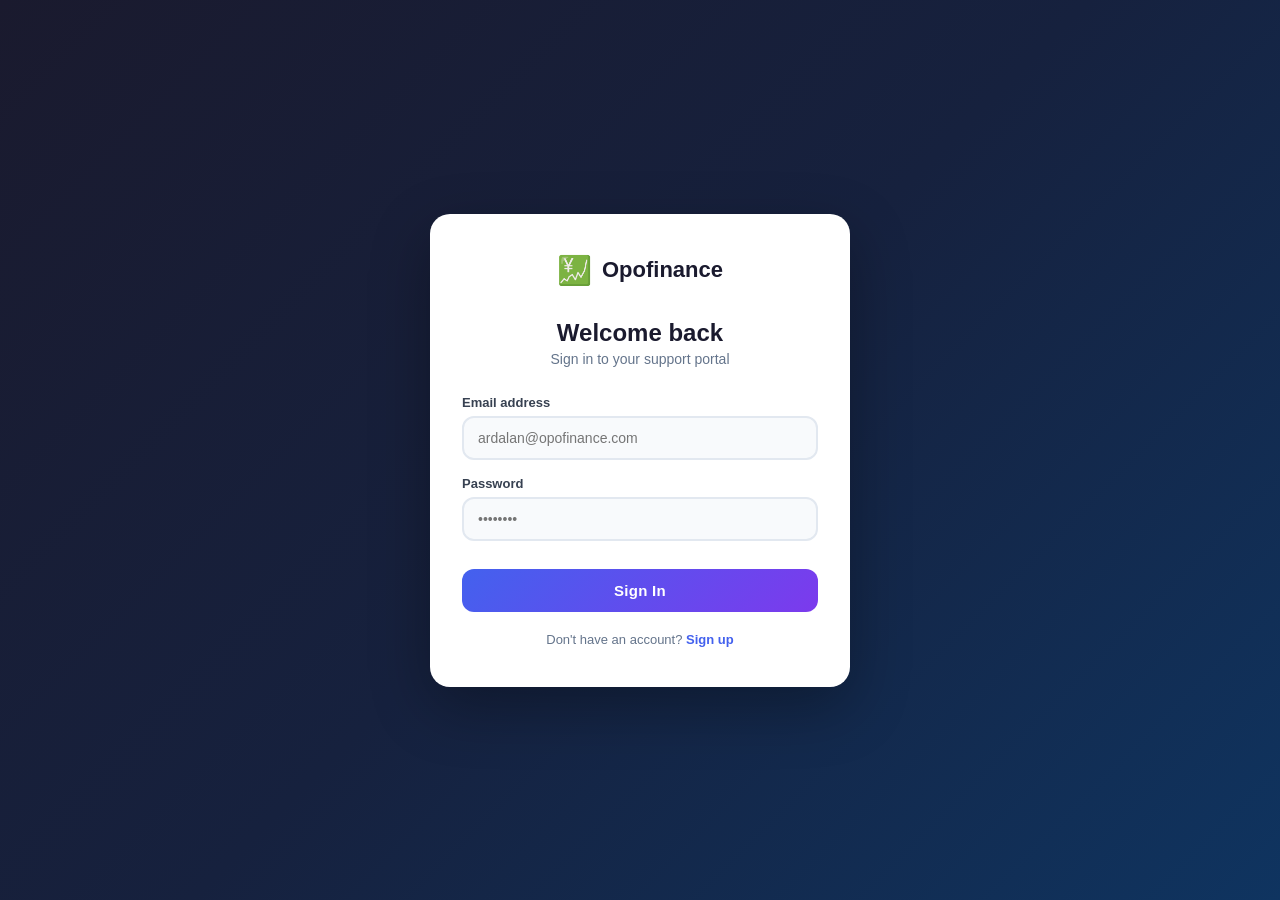
==== index.html @ 283ac60c "Add files via upload" ====
<!DOCTYPE html>
<html lang="en">
<head>
  <meta charset="UTF-8" />
  <meta name="viewport" content="width=device-width, initial-scale=1.0"/>
  <title>Ardalan Varshowsaz – Support Dashboard</title>
  <link rel="stylesheet" href="style.css" />
</head>
<body>

  <!-- LOGIN PAGE -->
  <div class="page" id="loginPage">
    <div class="auth-card">
      <div class="auth-logo">
        <div class="logo-icon">💹</div>
        <span>Opofinance</span>
      </div>
      <h2>Welcome back</h2>
      <p class="subtitle">Sign in to your support portal</p>
      <div class="form-group">
        <label>Email address</label>
        <input type="email" id="loginEmail" placeholder="ardalan@opofinance.com" />
      </div>
      <div class="form-group">
        <label>Password</label>
        <input type="password" id="loginPass" placeholder="••••••••" />
      </div>
      <button class="btn-primary" id="loginBtn">Sign In</button>
      <div class="auth-footer">Don't have an account? <a class="link" id="goSignup">Sign up</a></div>
    </div>
  </div>

  <!-- SIGNUP PAGE -->
  <div class="page hidden" id="signupPage">
    <div class="auth-card">
      <div class="auth-logo">
        <div class="logo-icon">💹</div>
        <span>Opofinance</span>
      </div>
      <h2>Create Account</h2>
      <p class="subtitle">Join the support team portal</p>
      <div class="form-group">
        <label>Full Name</label>
        <input type="text" id="signupName" placeholder="Ardalan Varshowsaz" />
      </div>
      <div class="form-group">
        <label>Email Address</label>
        <input type="email" id="signupEmail" placeholder="ardalan@opofinance.com" />
      </div>
      <div class="form-group">
        <label>Password</label>
        <input type="password" id="signupPass" placeholder="••••••••" />
      </div>
      <button class="btn-primary" id="signupBtn">Create Account</button>
      <div class="auth-footer">Already have an account? <a class="link" id="goLogin">Sign in</a></div>
    </div>
  </div>

  <!-- DASHBOARD PAGE -->
  <div class="app hidden" id="dashboardPage">
    <aside class="sidebar">
      <div class="sidebar-logo">
        <div class="logo-icon">💹</div>
        <span>Opofinance</span>
      </div>
      <div class="sidebar-section">Main</div>
      <div class="nav-item active" data-page="Dashboard">🏠 Dashboard</div>
      <div class="nav-item" data-page="Live Chats">💬 Live Chats</div>
      <div class="nav-item" data-page="Tickets">🎫 Tickets</div>
      <div class="nav-item" data-page="Clients">👥 Clients</div>
      <div class="sidebar-section">Tools</div>
      <div class="nav-item" data-page="Escalations">🚨 Escalations</div>
      <div class="nav-item" data-page="Performance">📈 Performance</div>
      <div class="nav-item" data-page="Knowledge Base">🔍 Knowledge Base</div>
      <div class="sidebar-spacer"></div>
      <div class="nav-item logout" id="logoutBtn">🚪 Sign Out</div>
    </aside>

    <div class="main">
      <div class="topbar">
        <h1 id="pageTitle">Dashboard</h1>
        <div class="topbar-right">
          <div class="user-info">
            <div class="name">Ardalan Varshowsaz</div>
            <div class="role">Chat Support Agent</div>
          </div>
          <div class="avatar">AV</div>
        </div>
      </div>

      <div class="content">
        <div class="greeting">Good morning, Ardalan 👋</div>
        <div class="subtext">Here's your support overview for today</div>

        <div class="stats-grid">
          <div class="stat-card card-blue">
            <div class="stat-label">Open Tickets</div>
            <div class="stat-value">24</div>
            <span class="stat-badge badge-red">+4 since yesterday</span>
          </div>
          <div class="stat-card card-green">
            <div class="stat-label">Resolved Today</div>
            <div class="stat-value">11</div>
            <span class="stat-badge badge-green">On track</span>
          </div>
          <div class="stat-card card-purple">
            <div class="stat-label">Avg Response Time</div>
            <div class="stat-value">3.2m</div>
            <span class="stat-badge badge-blue">Target: 5m</span>
          </div>
          <div class="stat-card card-orange">
            <div class="stat-label">CSAT Score</div>
            <div class="stat-value">94%</div>
            <span class="stat-badge badge-green">Excellent</span>
          </div>
        </div>

        <div class="two-col">
          <div class="widget">
            <div class="widget-title">Recent Tickets <span class="badge">Last 24 hrs</span></div>
            <table class="ticket-table">
              <thead>
                <tr>
                  <th>Ticket</th><th>Client</th><th>Issue</th><th>Priority</th><th>Status</th>
                </tr>
              </thead>
              <tbody>
                <tr><td>#5821</td><td>Sarah M.</td><td>Withdrawal delay</td><td><span class="priority p-high"></span>High</td><td><span class="status-pill s-open">Open</span></td></tr>
                <tr><td>#5820</td><td>James K.</td><td>Verification docs</td><td><span class="priority p-med"></span>Medium</td><td><span class="status-pill s-progress">In Progress</span></td></tr>
                <tr><td>#5819</td><td>Lena R.</td><td>Login issue</td><td><span class="priority p-low"></span>Low</td><td><span class="status-pill s-resolved">Resolved</span></td></tr>
                <tr><td>#5817</td><td>Omar F.</td><td>Deposit not credited</td><td><span class="priority p-high"></span>High</td><td><span class="status-pill s-open">Open</span></td></tr>
                <tr><td>#5815</td><td>Priya N.</td><td>Platform connection</td><td><span class="priority p-med"></span>Medium</td><td><span class="status-pill s-resolved">Resolved</span></td></tr>
              </tbody>
            </table>
          </div>

          <div class="widget">
            <div class="widget-title">Today's Performance</div>
            <div class="qstat-list">
              <div class="qstat-block">
                <div class="qstat-item"><span class="qstat-label">Tickets handled</span><span class="qstat-val">11 / 20</span></div>
                <div class="progress-bar-wrap"><div class="progress-bar" style="width:55%;background:#4361ee"></div></div>
              </div>
              <div class="qstat-block">
                <div class="qstat-item"><span class="qstat-label">First contact resolution</span><span class="qstat-val">73%</span></div>
                <div class="progress-bar-wrap"><div class="progress-bar" style="width:73%;background:#22c55e"></div></div>
              </div>
              <div class="qstat-block">
                <div class="qstat-item"><span class="qstat-label">Escalations raised</span><span class="qstat-val">2</span></div>
                <div class="progress-bar-wrap"><div class="progress-bar" style="width:20%;background:#ef4444"></div></div>
              </div>
              <div class="qstat-block">
                <div class="qstat-item"><span class="qstat-label">Client satisfaction</span><span class="qstat-val">94%</span></div>
                <div class="progress-bar-wrap"><div class="progress-bar" style="width:94%;background:#a855f7"></div></div>
              </div>
              <div class="qstat-block">
                <div class="qstat-item"><span class="qstat-label">Chats active now</span><span class="qstat-val">3</span></div>
                <div class="progress-bar-wrap"><div class="progress-bar" style="width:30%;background:#f59e0b"></div></div>
              </div>
            </div>
          </div>
        </div>
      </div>
    </div>
  </div>

  <script src="app.js"></script>
</body>
</html>
---- style.css ----
* { box-sizing: border-box; margin: 0; padding: 0; }

body {
  font-family: 'Segoe UI', sans-serif;
  background: #f4f6fa;
  color: #1a1a2e;
  min-height: 100vh;
}

/* ─── UTILITIES ─────────────────────────────────── */
.hidden { display: none !important; }

/* ─── AUTH PAGES ─────────────────────────────────── */
.page {
  display: flex;
  align-items: center;
  justify-content: center;
  min-height: 100vh;
  background: linear-gradient(135deg, #1a1a2e 0%, #16213e 50%, #0f3460 100%);
}

.auth-card {
  background: #fff;
  border-radius: 20px;
  padding: 2.5rem 2rem;
  width: 100%;
  max-width: 420px;
  box-shadow: 0 20px 60px rgba(0,0,0,0.3);
}

.auth-logo {
  display: flex;
  align-items: center;
  gap: 10px;
  margin-bottom: 2rem;
  justify-content: center;
}

.auth-logo .logo-icon {
  font-size: 28px;
}

.auth-logo span {
  font-size: 22px;
  font-weight: 800;
  color: #1a1a2e;
}

.auth-card h2 {
  font-size: 24px;
  font-weight: 700;
  margin-bottom: 0.25rem;
  text-align: center;
}

.subtitle {
  font-size: 14px;
  color: #64748b;
  margin-bottom: 1.75rem;
  text-align: center;
}

.form-group {
  margin-bottom: 1rem;
}

.form-group label {
  display: block;
  font-size: 13px;
  font-weight: 600;
  color: #374151;
  margin-bottom: 6px;
}

.form-group input {
  width: 100%;
  padding: 12px 14px;
  border: 2px solid #e2e8f0;
  border-radius: 12px;
  font-size: 14px;
  outline: none;
  transition: border 0.2s;
  background: #f8fafc;
}

.form-group input:focus {
  border-color: #4361ee;
  background: #fff;
}

.btn-primary {
  width: 100%;
  padding: 13px;
  background: linear-gradient(135deg, #4361ee, #7c3aed);
  color: white;
  border: none;
  border-radius: 12px;
  font-size: 15px;
  font-weight: 700;
  cursor: pointer;
  margin-top: 0.75rem;
  transition: opacity 0.2s, transform 0.1s;
  letter-spacing: 0.02em;
}

.btn-primary:hover { opacity: 0.92; }
.btn-primary:active { transform: scale(0.98); }

.auth-footer {
  text-align: center;
  font-size: 13px;
  color: #64748b;
  margin-top: 1.25rem;
}

.link {
  color: #4361ee;
  font-weight: 600;
  cursor: pointer;
  text-decoration: none;
}

.link:hover { text-decoration: underline; }

/* ─── DASHBOARD LAYOUT ───────────────────────────── */
.app {
  display: flex;
  min-height: 100vh;
}

/* ─── SIDEBAR ────────────────────────────────────── */
.sidebar {
  width: 240px;
  background: linear-gradient(180deg, #1a1a2e 0%, #16213e 100%);
  color: white;
  display: flex;
  flex-direction: column;
  padding: 1.5rem 0;
  flex-shrink: 0;
}

.sidebar-logo {
  display: flex;
  align-items: center;
  gap: 10px;
  padding: 0 1.5rem 1.75rem;
  border-bottom: 1px solid rgba(255,255,255,0.08);
}

.sidebar-logo .logo-icon { font-size: 22px; }

.sidebar-logo span {
  font-size: 17px;
  font-weight: 800;
  color: white;
}

.sidebar-section {
  padding: 1.25rem 1.5rem 0.5rem;
  font-size: 10px;
  font-weight: 700;
  color: rgba(255,255,255,0.35);
  letter-spacing: 0.1em;
  text-transform: uppercase;
}

.nav-item {
  padding: 11px 1.5rem;
  font-size: 14px;
  color: rgba(255,255,255,0.6);
  cursor: pointer;
  transition: all 0.15s;
  border-left: 3px solid transparent;
}

.nav-item:hover {
  background: rgba(255,255,255,0.07);
  color: white;
}

.nav-item.active {
  background: rgba(67,97,238,0.25);
  color: white;
  border-left-color: #4361ee;
  font-weight: 600;
}

.nav-item.logout {
  color: rgba(255,100,100,0.7);
}

.nav-item.logout:hover {
  background: rgba(239,68,68,0.1);
  color: #f87171;
}

.sidebar-spacer { flex: 1; }

/* ─── MAIN AREA ──────────────────────────────────── */
.main {
  flex: 1;
  display: flex;
  flex-direction: column;
  overflow: hidden;
}

.topbar {
  background: white;
  border-bottom: 1px solid #e2e8f0;
  padding: 0 2rem;
  height: 68px;
  display: flex;
  align-items: center;
  justify-content: space-between;
  box-shadow: 0 1px 4px rgba(0,0,0,0.05);
}

.topbar h1 {
  font-size: 20px;
  font-weight: 700;
  color: #1a1a2e;
}

.topbar-right {
  display: flex;
  align-items: center;
  gap: 1rem;
}

.avatar {
  width: 42px;
  height: 42px;
  border-radius: 50%;
  background: linear-gradient(135deg, #4361ee, #7c3aed);
  display: flex;
  align-items: center;
  justify-content: center;
  font-weight: 700;
  font-size: 14px;
  color: white;
}

.user-info { text-align: right; }
.user-info .name { font-size: 14px; font-weight: 700; color: #1a1a2e; }
.user-info .role { font-size: 12px; color: #64748b; }

/* ─── CONTENT ────────────────────────────────────── */
.content {
  flex: 1;
  padding: 2rem;
  overflow-y: auto;
  background: #f4f6fa;
}

.greeting {
  font-size: 24px;
  font-weight: 800;
  margin-bottom: 0.25rem;
  color: #1a1a2e;
}

.subtext {
  font-size: 14px;
  color: #64748b;
  margin-bottom: 2rem;
}

/* ─── STAT CARDS ─────────────────────────────────── */
.stats-grid {
  display: grid;
  grid-template-columns: repeat(4, 1fr);
  gap: 1rem;
  margin-bottom: 1.5rem;
}

.stat-card {
  border-radius: 16px;
  padding: 1.5rem;
  color: white;
  position: relative;
  overflow: hidden;
}

.stat-card::after {
  content: '';
  position: absolute;
  top: -20px;
  right: -20px;
  width: 80px;
  height: 80px;
  border-radius: 50%;
  background: rgba(255,255,255,0.12);
}

.card-blue   { background: linear-gradient(135deg, #4361ee, #3a56d4); }
.card-green  { background: linear-gradient(135deg, #10b981, #059669); }
.card-purple { background: linear-gradient(135deg, #8b5cf6, #7c3aed); }
.card-orange { background: linear-gradient(135deg, #f59e0b, #d97706); }

.stat-label {
  font-size: 12px;
  font-weight: 600;
  opacity: 0.85;
  margin-bottom: 0.5rem;
  text-transform: uppercase;
  letter-spacing: 0.05em;
}

.stat-value {
  font-size: 32px;
  font-weight: 800;
  margin-bottom: 6px;
}

.stat-badge {
  display: inline-block;
  font-size: 11px;
  font-weight: 600;
  padding: 3px 10px;
  border-radius: 20px;
}

.badge-green { background: rgba(255,255,255,0.25); color: white; }
.badge-red   { background: rgba(255,255,255,0.25); color: white; }
.badge-blue  { background: rgba(255,255,255,0.25); color: white; }

/* ─── TWO COLUMN ─────────────────────────────────── */
.two-col {
  display: grid;
  grid-template-columns: 1.6fr 1fr;
  gap: 1rem;
}

/* ─── WIDGETS ────────────────────────────────────── */
.widget {
  background: white;
  border-radius: 16px;
  border: 1px solid #e2e8f0;
  padding: 1.5rem;
  box-shadow: 0 2px 8px rgba(0,0,0,0.04);
}

.widget-title {
  font-size: 15px;
  font-weight: 700;
  margin-bottom: 1.25rem;
  display: flex;
  align-items: center;
  justify-content: space-between;
  color: #1a1a2e;
}

.widget-title .badge {
  font-size: 11px;
  font-weight: 500;
  padding: 3px 10px;
  border-radius: 20px;
  background: #f1f5f9;
  color: #64748b;
}

/* ─── TICKET TABLE ───────────────────────────────── */
.ticket-table {
  width: 100%;
  border-collapse: collapse;
  font-size: 13px;
}

.ticket-table th {
  text-align: left;
  font-size: 11px;
  font-weight: 700;
  color: #94a3b8;
  text-transform: uppercase;
  letter-spacing: 0.05em;
  padding: 0 0 10px;
  border-bottom: 2px solid #f1f5f9;
}

.ticket-table td {
  padding: 12px 0;
  border-bottom: 1px solid #f8fafc;
  vertical-align: middle;
  color: #374151;
}

.ticket-table tr:last-child td { border-bottom: none; }

.priority {
  display: inline-block;
  width: 8px;
  height: 8px;
  border-radius: 50%;
  margin-right: 6px;
}

.p-high { background: #ef4444; }
.p-med  { background: #f59e0b; }
.p-low  { background: #22c55e; }

.status-pill {
  display: inline-block;
  font-size: 11px;
  font-weight: 700;
  padding: 4px 10px;
  border-radius: 20px;
}

.s-open     { background: #dbeafe; color: #1d4ed8; }
.s-progress { background: #fef3c7; color: #b45309; }
.s-resolved { background: #dcfce7; color: #15803d; }

/* ─── PERFORMANCE STATS ──────────────────────────── */
.qstat-list { display: flex; flex-direction: column; gap: 16px; }

.qstat-block {}

.qstat-item {
  display: flex;
  align-items: center;
  justify-content: space-between;
  margin-bottom: 6px;
}

.qstat-label { font-size: 13px; color: #374151; }
.qstat-val   { font-size: 13px; font-weight: 700; color: #1a1a2e; }

.progress-bar-wrap {
  background: #f1f5f9;
  border-radius: 99px;
  height: 7px;
  width: 100%;
}

.progress-bar {
  height: 7px;
  border-radius: 99px;
  transition: width 0.5s ease;
}
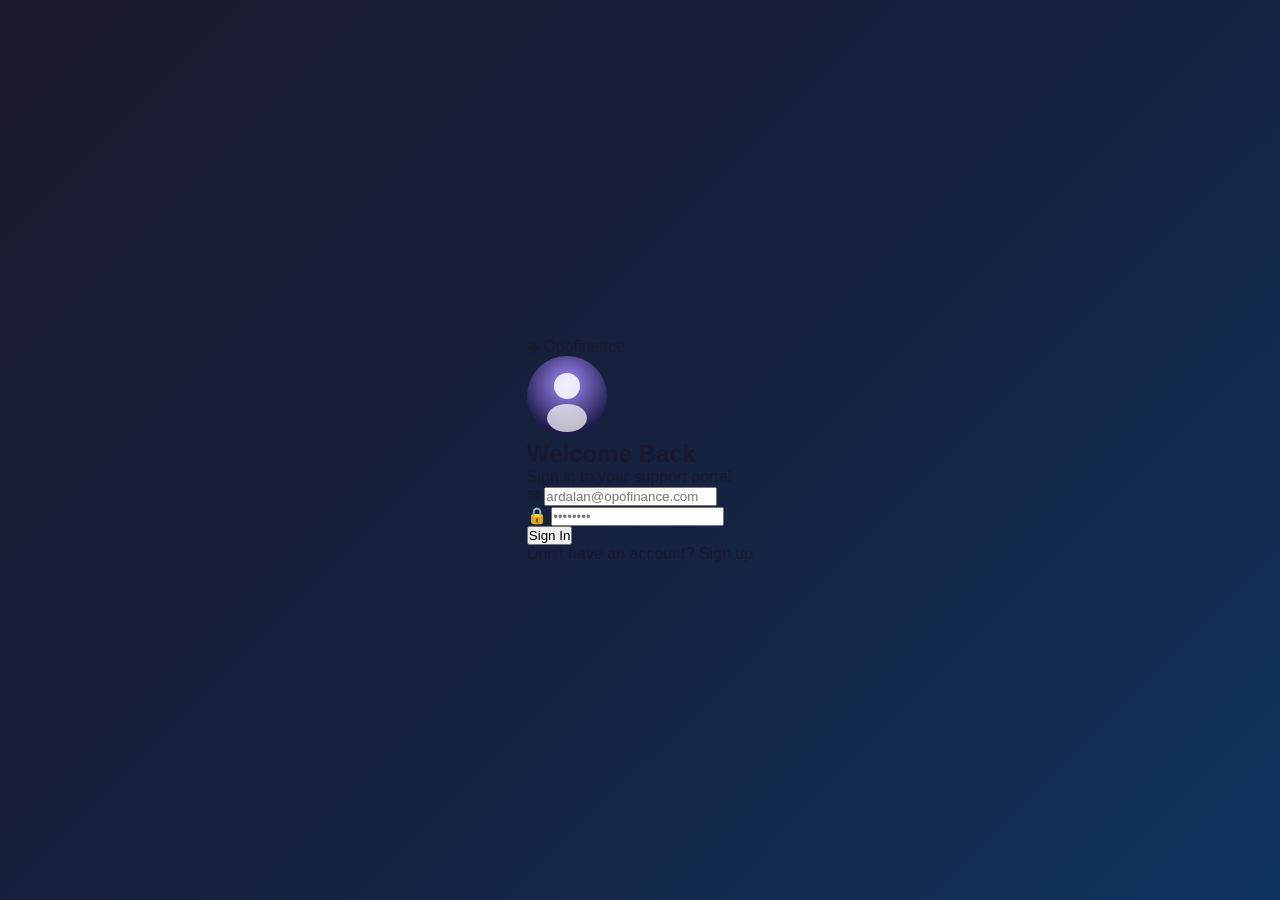
==== commit 538a9088: "Add files via upload" ====
--- a/index.html
+++ b/index.html
@@ -8,162 +8,450 @@
 </head>
 <body>
 
-  <!-- LOGIN PAGE -->
-  <div class="page" id="loginPage">
-    <div class="auth-card">
-      <div class="auth-logo">
-        <div class="logo-icon">💹</div>
-        <span>Opofinance</span>
-      </div>
-      <h2>Welcome back</h2>
-      <p class="subtitle">Sign in to your support portal</p>
-      <div class="form-group">
-        <label>Email address</label>
-        <input type="email" id="loginEmail" placeholder="ardalan@opofinance.com" />
-      </div>
-      <div class="form-group">
-        <label>Password</label>
-        <input type="password" id="loginPass" placeholder="••••••••" />
-      </div>
-      <button class="btn-primary" id="loginBtn">Sign In</button>
-      <div class="auth-footer">Don't have an account? <a class="link" id="goSignup">Sign up</a></div>
-    </div>
+<!-- ══════════════════════════════════════════════
+     LOGIN PAGE
+══════════════════════════════════════════════ -->
+<div class="page" id="loginPage">
+  <div class="orb orb1"></div>
+  <div class="orb orb2"></div>
+  <div class="orb orb3"></div>
+  <div class="orb orb4"></div>
+  <div class="login-glass">
+    <div class="login-brand">
+      <div class="brand-logo" id="loginLogo">
+        <span class="logo-gem">◆</span>
+        <span class="logo-text">Opofinance</span>
+      </div>
+    </div>
+    <div class="login-avatar-ring">
+      <div class="login-avatar-circle">
+        <svg viewBox="0 0 80 80" width="80" height="80">
+          <defs>
+            <radialGradient id="ag" cx="50%" cy="35%" r="60%">
+              <stop offset="0%" stop-color="#a78bfa"/>
+              <stop offset="100%" stop-color="#1e1b4b"/>
+            </radialGradient>
+          </defs>
+          <circle cx="40" cy="40" r="40" fill="url(#ag)"/>
+          <circle cx="40" cy="30" r="13" fill="rgba(255,255,255,0.85)"/>
+          <ellipse cx="40" cy="62" rx="20" ry="14" fill="rgba(255,255,255,0.7)"/>
+        </svg>
+      </div>
+    </div>
+    <h2 class="login-title">Welcome Back</h2>
+    <p class="login-sub">Sign in to your support portal</p>
+    <div class="glass-field">
+      <span class="field-icon">✉</span>
+      <input type="email" id="loginEmail" placeholder="ardalan@opofinance.com" />
+    </div>
+    <div class="glass-field">
+      <span class="field-icon">🔒</span>
+      <input type="password" id="loginPass" placeholder="••••••••" />
+    </div>
+    <button class="glass-btn" id="loginBtn">Sign In</button>
+    <div class="login-footer">Don't have an account? <a class="glink" id="goSignup">Sign up</a></div>
   </div>
-
-  <!-- SIGNUP PAGE -->
-  <div class="page hidden" id="signupPage">
-    <div class="auth-card">
-      <div class="auth-logo">
-        <div class="logo-icon">💹</div>
-        <span>Opofinance</span>
-      </div>
-      <h2>Create Account</h2>
-      <p class="subtitle">Join the support team portal</p>
-      <div class="form-group">
-        <label>Full Name</label>
-        <input type="text" id="signupName" placeholder="Ardalan Varshowsaz" />
-      </div>
-      <div class="form-group">
-        <label>Email Address</label>
-        <input type="email" id="signupEmail" placeholder="ardalan@opofinance.com" />
-      </div>
-      <div class="form-group">
-        <label>Password</label>
-        <input type="password" id="signupPass" placeholder="••••••••" />
-      </div>
-      <button class="btn-primary" id="signupBtn">Create Account</button>
-      <div class="auth-footer">Already have an account? <a class="link" id="goLogin">Sign in</a></div>
-    </div>
+</div>
+
+<!-- ══════════════════════════════════════════════
+     SIGNUP PAGE
+══════════════════════════════════════════════ -->
+<div class="page hidden" id="signupPage">
+  <div class="orb orb1"></div>
+  <div class="orb orb2"></div>
+  <div class="orb orb3"></div>
+  <div class="orb orb4"></div>
+  <div class="login-glass">
+    <div class="login-brand">
+      <div class="brand-logo">
+        <span class="logo-gem">◆</span>
+        <span class="logo-text">Opofinance</span>
+      </div>
+    </div>
+    <h2 class="login-title">Create Account</h2>
+    <p class="login-sub">Join the support team portal</p>
+    <div class="glass-field">
+      <span class="field-icon">👤</span>
+      <input type="text" id="signupName" placeholder="Full name" />
+    </div>
+    <div class="glass-field">
+      <span class="field-icon">✉</span>
+      <input type="email" id="signupEmail" placeholder="ardalan@opofinance.com" />
+    </div>
+    <div class="glass-field">
+      <span class="field-icon">🔒</span>
+      <input type="password" id="signupPass" placeholder="••••••••" />
+    </div>
+    <button class="glass-btn" id="signupBtn">Create Account</button>
+    <div class="login-footer">Already have an account? <a class="glink" id="goLogin">Sign in</a></div>
   </div>
-
-  <!-- DASHBOARD PAGE -->
-  <div class="app hidden" id="dashboardPage">
-    <aside class="sidebar">
-      <div class="sidebar-logo">
-        <div class="logo-icon">💹</div>
-        <span>Opofinance</span>
-      </div>
-      <div class="sidebar-section">Main</div>
-      <div class="nav-item active" data-page="Dashboard">🏠 Dashboard</div>
-      <div class="nav-item" data-page="Live Chats">💬 Live Chats</div>
-      <div class="nav-item" data-page="Tickets">🎫 Tickets</div>
-      <div class="nav-item" data-page="Clients">👥 Clients</div>
-      <div class="sidebar-section">Tools</div>
-      <div class="nav-item" data-page="Escalations">🚨 Escalations</div>
-      <div class="nav-item" data-page="Performance">📈 Performance</div>
-      <div class="nav-item" data-page="Knowledge Base">🔍 Knowledge Base</div>
-      <div class="sidebar-spacer"></div>
-      <div class="nav-item logout" id="logoutBtn">🚪 Sign Out</div>
-    </aside>
-
-    <div class="main">
-      <div class="topbar">
-        <h1 id="pageTitle">Dashboard</h1>
-        <div class="topbar-right">
+</div>
+
+<!-- ══════════════════════════════════════════════
+     DASHBOARD
+══════════════════════════════════════════════ -->
+<div class="app hidden" id="dashboardPage">
+
+  <!-- SIDEBAR -->
+  <aside class="sidebar">
+    <div class="sidebar-logo" id="sidebarLogo">
+      <div class="s-logo-gem">◆</div>
+      <span>Opofinance</span>
+    </div>
+    <div class="sidebar-section">Main</div>
+    <div class="nav-item active" data-page="Dashboard">
+      <span class="nav-icon">
+        <svg viewBox="0 0 24 24"><rect x="3" y="3" width="7" height="7" rx="2"/><rect x="14" y="3" width="7" height="7" rx="2"/><rect x="3" y="14" width="7" height="7" rx="2"/><rect x="14" y="14" width="7" height="7" rx="2"/></svg>
+      </span>Dashboard
+    </div>
+    <div class="nav-item" data-page="Live Chats">
+      <span class="nav-icon">
+        <svg viewBox="0 0 24 24"><path d="M21 15a2 2 0 0 1-2 2H7l-4 4V5a2 2 0 0 1 2-2h14a2 2 0 0 1 2 2z"/></svg>
+      </span>Live Chats
+      <span class="nav-badge">3</span>
+    </div>
+    <div class="nav-item" data-page="Tickets">
+      <span class="nav-icon">
+        <svg viewBox="0 0 24 24"><path d="M14 2H6a2 2 0 0 0-2 2v16a2 2 0 0 0 2 2h12a2 2 0 0 0 2-2V8z"/><polyline points="14 2 14 8 20 8"/></svg>
+      </span>Tickets
+      <span class="nav-badge red">24</span>
+    </div>
+    <div class="nav-item" data-page="Clients">
+      <span class="nav-icon">
+        <svg viewBox="0 0 24 24"><path d="M17 21v-2a4 4 0 0 0-4-4H5a4 4 0 0 0-4 4v2"/><circle cx="9" cy="7" r="4"/><path d="M23 21v-2a4 4 0 0 0-3-3.87"/><path d="M16 3.13a4 4 0 0 1 0 7.75"/></svg>
+      </span>Clients
+    </div>
+    <div class="sidebar-section">Tools</div>
+    <div class="nav-item" data-page="Escalations">
+      <span class="nav-icon">
+        <svg viewBox="0 0 24 24"><circle cx="12" cy="12" r="10"/><line x1="12" y1="8" x2="12" y2="12"/><line x1="12" y1="16" x2="12.01" y2="16"/></svg>
+      </span>Escalations
+      <span class="nav-badge red">4</span>
+    </div>
+    <div class="nav-item" data-page="Performance">
+      <span class="nav-icon">
+        <svg viewBox="0 0 24 24"><polyline points="22 12 18 12 15 21 9 3 6 12 2 12"/></svg>
+      </span>Performance
+    </div>
+    <div class="nav-item" data-page="Knowledge Base">
+      <span class="nav-icon">
+        <svg viewBox="0 0 24 24"><circle cx="11" cy="11" r="8"/><line x1="21" y1="21" x2="16.65" y2="16.65"/></svg>
+      </span>Knowledge Base
+    </div>
+    <div class="sidebar-spacer"></div>
+    <div class="nav-item logout" id="logoutBtn">
+      <span class="nav-icon">
+        <svg viewBox="0 0 24 24"><path d="M9 21H5a2 2 0 0 1-2-2V5a2 2 0 0 1 2-2h4"/><polyline points="16 17 21 12 16 7"/><line x1="21" y1="12" x2="9" y2="12"/></svg>
+      </span>Sign Out
+    </div>
+  </aside>
+
+  <!-- MAIN -->
+  <div class="main">
+    <div class="topbar">
+      <h1 id="pageTitle">Dashboard</h1>
+      <div class="topbar-right">
+        <div class="topbar-user">
           <div class="user-info">
-            <div class="name">Ardalan Varshowsaz</div>
-            <div class="role">Chat Support Agent</div>
-          </div>
-          <div class="avatar">AV</div>
-        </div>
-      </div>
-
-      <div class="content">
-        <div class="greeting">Good morning, Ardalan 👋</div>
-        <div class="subtext">Here's your support overview for today</div>
-
-        <div class="stats-grid">
-          <div class="stat-card card-blue">
+            <div class="user-name">Ardalan Varshowsaz</div>
+            <div class="user-role">Chat Support Agent</div>
+          </div>
+          <div class="topbar-avatar" id="topbarAvatar" title="View Profile">
+            <svg viewBox="0 0 56 56" width="42" height="42">
+              <defs>
+                <radialGradient id="tavg" cx="50%" cy="30%" r="65%">
+                  <stop offset="0%" stop-color="#818cf8"/>
+                  <stop offset="100%" stop-color="#1e1b4b"/>
+                </radialGradient>
+              </defs>
+              <circle cx="28" cy="28" r="28" fill="url(#tavg)"/>
+              <circle cx="28" cy="21" r="9" fill="rgba(255,255,255,0.9)"/>
+              <ellipse cx="28" cy="44" rx="14" ry="10" fill="rgba(255,255,255,0.75)"/>
+            </svg>
+            <span class="avatar-ring"></span>
+          </div>
+        </div>
+      </div>
+    </div>
+
+    <div class="content">
+
+      <!-- ── DASHBOARD ── -->
+      <div class="section" id="section-Dashboard">
+        <div class="section-header">
+          <div>
+            <div class="greeting">Good morning, Ardalan 👋</div>
+            <div class="subtext">Here's your support overview for today</div>
+          </div>
+        </div>
+        <div class="stats-grid">
+          <div class="stat-card glass-card blue-card hovervib">
+            <div class="card-glow blue-glow"></div>
+            <div class="card-icon blue-icon"><svg viewBox="0 0 24 24" width="22" height="22" fill="none" stroke="currentColor" stroke-width="2"><path d="M14 2H6a2 2 0 0 0-2 2v16a2 2 0 0 0 2 2h12a2 2 0 0 0 2-2V8z"/><polyline points="14 2 14 8 20 8"/></svg></div>
             <div class="stat-label">Open Tickets</div>
             <div class="stat-value">24</div>
-            <span class="stat-badge badge-red">+4 since yesterday</span>
-          </div>
-          <div class="stat-card card-green">
+            <span class="stat-pill red-pill">+4 since yesterday</span>
+          </div>
+          <div class="stat-card glass-card green-card hovervib">
+            <div class="card-glow green-glow"></div>
+            <div class="card-icon green-icon"><svg viewBox="0 0 24 24" width="22" height="22" fill="none" stroke="currentColor" stroke-width="2"><polyline points="20 6 9 17 4 12"/></svg></div>
             <div class="stat-label">Resolved Today</div>
             <div class="stat-value">11</div>
-            <span class="stat-badge badge-green">On track</span>
-          </div>
-          <div class="stat-card card-purple">
+            <span class="stat-pill green-pill">On track ✓</span>
+          </div>
+          <div class="stat-card glass-card purple-card hovervib">
+            <div class="card-glow purple-glow"></div>
+            <div class="card-icon purple-icon"><svg viewBox="0 0 24 24" width="22" height="22" fill="none" stroke="currentColor" stroke-width="2"><circle cx="12" cy="12" r="10"/><polyline points="12 6 12 12 16 14"/></svg></div>
             <div class="stat-label">Avg Response Time</div>
             <div class="stat-value">3.2m</div>
-            <span class="stat-badge badge-blue">Target: 5m</span>
-          </div>
-          <div class="stat-card card-orange">
+            <span class="stat-pill blue-pill">Target: 5m</span>
+          </div>
+          <div class="stat-card glass-card teal-card hovervib">
+            <div class="card-glow teal-glow"></div>
+            <div class="card-icon teal-icon"><svg viewBox="0 0 24 24" width="22" height="22" fill="none" stroke="currentColor" stroke-width="2"><path d="M22 11.08V12a10 10 0 1 1-5.93-9.14"/><polyline points="22 4 12 14.01 9 11.01"/></svg></div>
             <div class="stat-label">CSAT Score</div>
             <div class="stat-value">94%</div>
-            <span class="stat-badge badge-green">Excellent</span>
-          </div>
-        </div>
-
+            <span class="stat-pill green-pill">Excellent 🌟</span>
+          </div>
+        </div>
         <div class="two-col">
-          <div class="widget">
-            <div class="widget-title">Recent Tickets <span class="badge">Last 24 hrs</span></div>
+          <div class="widget glass-widget">
+            <div class="widget-title">Recent Tickets <span class="w-badge">Last 24 hrs</span></div>
             <table class="ticket-table">
-              <thead>
-                <tr>
-                  <th>Ticket</th><th>Client</th><th>Issue</th><th>Priority</th><th>Status</th>
-                </tr>
-              </thead>
+              <thead><tr><th>Ticket</th><th>Client</th><th>Issue</th><th>Priority</th><th>Status</th></tr></thead>
               <tbody>
-                <tr><td>#5821</td><td>Sarah M.</td><td>Withdrawal delay</td><td><span class="priority p-high"></span>High</td><td><span class="status-pill s-open">Open</span></td></tr>
-                <tr><td>#5820</td><td>James K.</td><td>Verification docs</td><td><span class="priority p-med"></span>Medium</td><td><span class="status-pill s-progress">In Progress</span></td></tr>
-                <tr><td>#5819</td><td>Lena R.</td><td>Login issue</td><td><span class="priority p-low"></span>Low</td><td><span class="status-pill s-resolved">Resolved</span></td></tr>
-                <tr><td>#5817</td><td>Omar F.</td><td>Deposit not credited</td><td><span class="priority p-high"></span>High</td><td><span class="status-pill s-open">Open</span></td></tr>
-                <tr><td>#5815</td><td>Priya N.</td><td>Platform connection</td><td><span class="priority p-med"></span>Medium</td><td><span class="status-pill s-resolved">Resolved</span></td></tr>
+                <tr class="hovervib"><td>#5821</td><td>Sarah M.</td><td>Withdrawal delay</td><td><span class="dot red-dot"></span>High</td><td><span class="pill open-pill">Open</span></td></tr>
+                <tr class="hovervib"><td>#5820</td><td>James K.</td><td>Verification docs</td><td><span class="dot amber-dot"></span>Medium</td><td><span class="pill prog-pill">In Progress</span></td></tr>
+                <tr class="hovervib"><td>#5819</td><td>Lena R.</td><td>Login issue</td><td><span class="dot green-dot"></span>Low</td><td><span class="pill res-pill">Resolved</span></td></tr>
+                <tr class="hovervib"><td>#5817</td><td>Omar F.</td><td>Deposit not credited</td><td><span class="dot red-dot"></span>High</td><td><span class="pill open-pill">Open</span></td></tr>
+                <tr class="hovervib"><td>#5815</td><td>Priya N.</td><td>Platform connection</td><td><span class="dot amber-dot"></span>Medium</td><td><span class="pill res-pill">Resolved</span></td></tr>
               </tbody>
             </table>
           </div>
-
-          <div class="widget">
+          <div class="widget glass-widget">
             <div class="widget-title">Today's Performance</div>
-            <div class="qstat-list">
-              <div class="qstat-block">
-                <div class="qstat-item"><span class="qstat-label">Tickets handled</span><span class="qstat-val">11 / 20</span></div>
-                <div class="progress-bar-wrap"><div class="progress-bar" style="width:55%;background:#4361ee"></div></div>
-              </div>
-              <div class="qstat-block">
-                <div class="qstat-item"><span class="qstat-label">First contact resolution</span><span class="qstat-val">73%</span></div>
-                <div class="progress-bar-wrap"><div class="progress-bar" style="width:73%;background:#22c55e"></div></div>
-              </div>
-              <div class="qstat-block">
-                <div class="qstat-item"><span class="qstat-label">Escalations raised</span><span class="qstat-val">2</span></div>
-                <div class="progress-bar-wrap"><div class="progress-bar" style="width:20%;background:#ef4444"></div></div>
-              </div>
-              <div class="qstat-block">
-                <div class="qstat-item"><span class="qstat-label">Client satisfaction</span><span class="qstat-val">94%</span></div>
-                <div class="progress-bar-wrap"><div class="progress-bar" style="width:94%;background:#a855f7"></div></div>
-              </div>
-              <div class="qstat-block">
-                <div class="qstat-item"><span class="qstat-label">Chats active now</span><span class="qstat-val">3</span></div>
-                <div class="progress-bar-wrap"><div class="progress-bar" style="width:30%;background:#f59e0b"></div></div>
+            <div class="perf-list">
+              <div class="perf-item"><div class="perf-top"><span>Tickets handled</span><span>11/20</span></div><div class="pbar-wrap"><div class="pbar" style="width:55%;background:linear-gradient(90deg,#4361ee,#818cf8)"></div></div></div>
+              <div class="perf-item"><div class="perf-top"><span>First contact resolution</span><span>73%</span></div><div class="pbar-wrap"><div class="pbar" style="width:73%;background:linear-gradient(90deg,#10b981,#34d399)"></div></div></div>
+              <div class="perf-item"><div class="perf-top"><span>Escalations raised</span><span>2</span></div><div class="pbar-wrap"><div class="pbar" style="width:20%;background:linear-gradient(90deg,#ef4444,#f87171)"></div></div></div>
+              <div class="perf-item"><div class="perf-top"><span>Client satisfaction</span><span>94%</span></div><div class="pbar-wrap"><div class="pbar" style="width:94%;background:linear-gradient(90deg,#8b5cf6,#a78bfa)"></div></div></div>
+              <div class="perf-item"><div class="perf-top"><span>Chats active now</span><span>3</span></div><div class="pbar-wrap"><div class="pbar" style="width:30%;background:linear-gradient(90deg,#0ea5e9,#38bdf8)"></div></div></div>
+            </div>
+          </div>
+        </div>
+      </div>
+
+      <!-- ── LIVE CHATS ── -->
+      <div class="section hidden" id="section-Live Chats">
+        <div class="greeting">💬 Live Chats</div>
+        <div class="subtext">Currently active client conversations</div>
+        <div class="stats-grid">
+          <div class="stat-card glass-card blue-card hovervib"><div class="card-glow blue-glow"></div><div class="stat-label">Active Chats</div><div class="stat-value">3</div><span class="stat-pill blue-pill">Right now</span></div>
+          <div class="stat-card glass-card green-card hovervib"><div class="card-glow green-glow"></div><div class="stat-label">Avg Wait Time</div><div class="stat-value">1.4m</div><span class="stat-pill green-pill">Good</span></div>
+          <div class="stat-card glass-card teal-card hovervib"><div class="card-glow teal-glow"></div><div class="stat-label">Chats Today</div><div class="stat-value">18</div><span class="stat-pill blue-pill">+3 vs yesterday</span></div>
+          <div class="stat-card glass-card purple-card hovervib"><div class="card-glow purple-glow"></div><div class="stat-label">Resolved Chats</div><div class="stat-value">15</div><span class="stat-pill green-pill">83% rate</span></div>
+        </div>
+        <div class="widget glass-widget">
+          <div class="widget-title">Active Conversations</div>
+          <table class="ticket-table">
+            <thead><tr><th>Client</th><th>Topic</th><th>Started</th><th>Wait</th><th>Status</th></tr></thead>
+            <tbody>
+              <tr class="hovervib"><td>🟢 Ali Hassan</td><td>Account verification</td><td>10:32 AM</td><td>2m</td><td><span class="pill open-pill">Active</span></td></tr>
+              <tr class="hovervib"><td>🟡 Maria Lopez</td><td>Deposit issue</td><td>10:45 AM</td><td>5m</td><td><span class="pill prog-pill">Waiting</span></td></tr>
+              <tr class="hovervib"><td>🟢 David Chen</td><td>Password reset</td><td>11:01 AM</td><td>1m</td><td><span class="pill open-pill">Active</span></td></tr>
+            </tbody>
+          </table>
+        </div>
+      </div>
+
+      <!-- ── TICKETS ── -->
+      <div class="section hidden" id="section-Tickets">
+        <div class="greeting">🎫 Tickets</div>
+        <div class="subtext">All support tickets assigned to you</div>
+        <div class="stats-grid">
+          <div class="stat-card glass-card blue-card hovervib"><div class="card-glow blue-glow"></div><div class="stat-label">Total Open</div><div class="stat-value">24</div><span class="stat-pill red-pill">Needs attention</span></div>
+          <div class="stat-card glass-card teal-card hovervib"><div class="card-glow teal-glow"></div><div class="stat-label">High Priority</div><div class="stat-value">6</div><span class="stat-pill red-pill">Urgent</span></div>
+          <div class="stat-card glass-card green-card hovervib"><div class="card-glow green-glow"></div><div class="stat-label">Resolved This Week</div><div class="stat-value">42</div><span class="stat-pill green-pill">Great work!</span></div>
+          <div class="stat-card glass-card purple-card hovervib"><div class="card-glow purple-glow"></div><div class="stat-label">Avg Close Time</div><div class="stat-value">4.1h</div><span class="stat-pill blue-pill">Target: 6h</span></div>
+        </div>
+        <div class="widget glass-widget">
+          <div class="widget-title">All Tickets</div>
+          <table class="ticket-table">
+            <thead><tr><th>Ticket</th><th>Client</th><th>Issue</th><th>Created</th><th>Priority</th><th>Status</th></tr></thead>
+            <tbody>
+              <tr class="hovervib"><td>#5821</td><td>Sarah M.</td><td>Withdrawal delay</td><td>Today 9:10am</td><td><span class="dot red-dot"></span>High</td><td><span class="pill open-pill">Open</span></td></tr>
+              <tr class="hovervib"><td>#5820</td><td>James K.</td><td>Verification docs</td><td>Today 8:45am</td><td><span class="dot amber-dot"></span>Medium</td><td><span class="pill prog-pill">In Progress</span></td></tr>
+              <tr class="hovervib"><td>#5819</td><td>Lena R.</td><td>Login issue</td><td>Yesterday</td><td><span class="dot green-dot"></span>Low</td><td><span class="pill res-pill">Resolved</span></td></tr>
+              <tr class="hovervib"><td>#5817</td><td>Omar F.</td><td>Deposit not credited</td><td>Yesterday</td><td><span class="dot red-dot"></span>High</td><td><span class="pill open-pill">Open</span></td></tr>
+              <tr class="hovervib"><td>#5815</td><td>Priya N.</td><td>Platform connection</td><td>2 days ago</td><td><span class="dot amber-dot"></span>Medium</td><td><span class="pill res-pill">Resolved</span></td></tr>
+              <tr class="hovervib"><td>#5810</td><td>Tom W.</td><td>Leverage change</td><td>2 days ago</td><td><span class="dot green-dot"></span>Low</td><td><span class="pill prog-pill">In Progress</span></td></tr>
+            </tbody>
+          </table>
+        </div>
+      </div>
+
+      <!-- ── CLIENTS ── -->
+      <div class="section hidden" id="section-Clients">
+        <div class="greeting">👥 Clients</div>
+        <div class="subtext">Client accounts you are supporting</div>
+        <div class="stats-grid">
+          <div class="stat-card glass-card blue-card hovervib"><div class="card-glow blue-glow"></div><div class="stat-label">Total Clients</div><div class="stat-value">138</div><span class="stat-pill blue-pill">Active</span></div>
+          <div class="stat-card glass-card green-card hovervib"><div class="card-glow green-glow"></div><div class="stat-label">New This Month</div><div class="stat-value">12</div><span class="stat-pill green-pill">+8% growth</span></div>
+          <div class="stat-card glass-card teal-card hovervib"><div class="card-glow teal-glow"></div><div class="stat-label">Need Follow-up</div><div class="stat-value">7</div><span class="stat-pill red-pill">Action needed</span></div>
+          <div class="stat-card glass-card purple-card hovervib"><div class="card-glow purple-glow"></div><div class="stat-label">VIP Clients</div><div class="stat-value">19</div><span class="stat-pill blue-pill">Priority tier</span></div>
+        </div>
+        <div class="widget glass-widget">
+          <div class="widget-title">Client List</div>
+          <table class="ticket-table">
+            <thead><tr><th>Name</th><th>Email</th><th>Account Type</th><th>Last Contact</th><th>Status</th></tr></thead>
+            <tbody>
+              <tr class="hovervib"><td>Sarah Mitchell</td><td>s.mitchell@email.com</td><td><span class="pill open-pill">VIP</span></td><td>Today</td><td><span class="pill res-pill">Active</span></td></tr>
+              <tr class="hovervib"><td>James Kim</td><td>james.k@email.com</td><td>Standard</td><td>Today</td><td><span class="pill prog-pill">Follow-up</span></td></tr>
+              <tr class="hovervib"><td>Lena Rossi</td><td>lena.r@email.com</td><td>Standard</td><td>Yesterday</td><td><span class="pill res-pill">Resolved</span></td></tr>
+              <tr class="hovervib"><td>Omar Farooq</td><td>omar.f@email.com</td><td><span class="pill open-pill">VIP</span></td><td>Yesterday</td><td><span class="pill res-pill">Active</span></td></tr>
+              <tr class="hovervib"><td>Priya Nair</td><td>priya.n@email.com</td><td>Standard</td><td>2 days ago</td><td><span class="pill res-pill">Resolved</span></td></tr>
+            </tbody>
+          </table>
+        </div>
+      </div>
+
+      <!-- ── ESCALATIONS ── -->
+      <div class="section hidden" id="section-Escalations">
+        <div class="greeting">🚨 Escalations</div>
+        <div class="subtext">Issues escalated to senior support or management</div>
+        <div class="stats-grid">
+          <div class="stat-card glass-card teal-card hovervib"><div class="card-glow teal-glow"></div><div class="stat-label">Open Escalations</div><div class="stat-value">4</div><span class="stat-pill red-pill">Needs review</span></div>
+          <div class="stat-card glass-card blue-card hovervib"><div class="card-glow blue-glow"></div><div class="stat-label">Resolved This Week</div><div class="stat-value">9</div><span class="stat-pill green-pill">Good progress</span></div>
+          <div class="stat-card glass-card purple-card hovervib"><div class="card-glow purple-glow"></div><div class="stat-label">Avg Resolution</div><div class="stat-value">6.3h</div><span class="stat-pill blue-pill">Target: 8h</span></div>
+          <div class="stat-card glass-card green-card hovervib"><div class="card-glow green-glow"></div><div class="stat-label">Escalation Rate</div><div class="stat-value">8%</div><span class="stat-pill green-pill">Below target</span></div>
+        </div>
+        <div class="widget glass-widget">
+          <div class="widget-title">Active Escalations</div>
+          <table class="ticket-table">
+            <thead><tr><th>Ticket</th><th>Client</th><th>Reason</th><th>Escalated To</th><th>Status</th></tr></thead>
+            <tbody>
+              <tr class="hovervib"><td>#5821</td><td>Sarah M.</td><td>Withdrawal blocked 48h</td><td>Finance Team</td><td><span class="pill open-pill">Pending</span></td></tr>
+              <tr class="hovervib"><td>#5800</td><td>Reza K.</td><td>Account suspended wrongly</td><td>Compliance</td><td><span class="pill prog-pill">In Review</span></td></tr>
+              <tr class="hovervib"><td>#5789</td><td>Nina S.</td><td>Large deposit missing</td><td>Back Office</td><td><span class="pill prog-pill">In Review</span></td></tr>
+              <tr class="hovervib"><td>#5771</td><td>Chris L.</td><td>KYC rejection appeal</td><td>Manager</td><td><span class="pill res-pill">Resolved</span></td></tr>
+            </tbody>
+          </table>
+        </div>
+      </div>
+
+      <!-- ── PERFORMANCE ── -->
+      <div class="section hidden" id="section-Performance">
+        <div class="greeting">📈 Performance</div>
+        <div class="subtext">Your support metrics this month</div>
+        <div class="stats-grid">
+          <div class="stat-card glass-card green-card hovervib"><div class="card-glow green-glow"></div><div class="stat-label">Tickets Closed</div><div class="stat-value">142</div><span class="stat-pill green-pill">This month</span></div>
+          <div class="stat-card glass-card blue-card hovervib"><div class="card-glow blue-glow"></div><div class="stat-label">Avg Response</div><div class="stat-value">3.2m</div><span class="stat-pill blue-pill">Top 10%</span></div>
+          <div class="stat-card glass-card purple-card hovervib"><div class="card-glow purple-glow"></div><div class="stat-label">CSAT Score</div><div class="stat-value">94%</div><span class="stat-pill green-pill">Excellent</span></div>
+          <div class="stat-card glass-card teal-card hovervib"><div class="card-glow teal-glow"></div><div class="stat-label">FCR Rate</div><div class="stat-value">73%</div><span class="stat-pill blue-pill">Above avg</span></div>
+        </div>
+        <div class="widget glass-widget">
+          <div class="widget-title">Monthly Breakdown</div>
+          <div class="perf-list">
+            <div class="perf-item"><div class="perf-top"><span>Tickets resolved</span><span>142/180</span></div><div class="pbar-wrap"><div class="pbar" style="width:79%;background:linear-gradient(90deg,#4361ee,#818cf8)"></div></div></div>
+            <div class="perf-item"><div class="perf-top"><span>Customer satisfaction</span><span>94%</span></div><div class="pbar-wrap"><div class="pbar" style="width:94%;background:linear-gradient(90deg,#10b981,#34d399)"></div></div></div>
+            <div class="perf-item"><div class="perf-top"><span>First contact resolution</span><span>73%</span></div><div class="pbar-wrap"><div class="pbar" style="width:73%;background:linear-gradient(90deg,#8b5cf6,#a78bfa)"></div></div></div>
+            <div class="perf-item"><div class="perf-top"><span>Escalation rate</span><span>8%</span></div><div class="pbar-wrap"><div class="pbar" style="width:8%;background:linear-gradient(90deg,#ef4444,#f87171)"></div></div></div>
+            <div class="perf-item"><div class="perf-top"><span>On-time response rate</span><span>91%</span></div><div class="pbar-wrap"><div class="pbar" style="width:91%;background:linear-gradient(90deg,#0ea5e9,#38bdf8)"></div></div></div>
+          </div>
+        </div>
+      </div>
+
+      <!-- ── KNOWLEDGE BASE ── -->
+      <div class="section hidden" id="section-Knowledge Base">
+        <div class="greeting">🔍 Knowledge Base</div>
+        <div class="subtext">Quick reference guides and support articles</div>
+        <div class="stats-grid">
+          <div class="stat-card glass-card blue-card hovervib"><div class="card-glow blue-glow"></div><div class="stat-label">Total Articles</div><div class="stat-value">84</div><span class="stat-pill blue-pill">Available</span></div>
+          <div class="stat-card glass-card green-card hovervib"><div class="card-glow green-glow"></div><div class="stat-label">Most Used</div><div class="stat-value">KYC</div><span class="stat-pill green-pill">This week</span></div>
+          <div class="stat-card glass-card purple-card hovervib"><div class="card-glow purple-glow"></div><div class="stat-label">Recently Added</div><div class="stat-value">3</div><span class="stat-pill blue-pill">New articles</span></div>
+          <div class="stat-card glass-card teal-card hovervib"><div class="card-glow teal-glow"></div><div class="stat-label">Your Searches</div><div class="stat-value">27</div><span class="stat-pill blue-pill">This month</span></div>
+        </div>
+        <div class="widget glass-widget">
+          <div class="widget-title">Popular Articles</div>
+          <table class="ticket-table">
+            <thead><tr><th>Article</th><th>Category</th><th>Views</th><th>Helpful</th></tr></thead>
+            <tbody>
+              <tr class="hovervib"><td>📄 How to complete KYC verification</td><td>Compliance</td><td>312</td><td><span class="pill res-pill">98%</span></td></tr>
+              <tr class="hovervib"><td>📄 Withdrawal processing times</td><td>Finance</td><td>278</td><td><span class="pill res-pill">95%</span></td></tr>
+              <tr class="hovervib"><td>📄 How to reset your password</td><td>Account</td><td>201</td><td><span class="pill res-pill">99%</span></td></tr>
+              <tr class="hovervib"><td>📄 Deposit methods and limits</td><td>Finance</td><td>189</td><td><span class="pill open-pill">91%</span></td></tr>
+              <tr class="hovervib"><td>📄 MT4 platform connection guide</td><td>Platform</td><td>154</td><td><span class="pill prog-pill">87%</span></td></tr>
+            </tbody>
+          </table>
+        </div>
+      </div>
+
+      <!-- ── PROFILE ── -->
+      <div class="section hidden" id="section-Profile">
+        <div class="greeting">👤 My Profile</div>
+        <div class="subtext">Your agent information and account details</div>
+        <div class="profile-layout">
+          <div class="profile-card glass-widget">
+            <div class="profile-avatar-wrap">
+              <svg viewBox="0 0 120 120" width="110" height="110">
+                <defs>
+                  <radialGradient id="pavg" cx="50%" cy="30%" r="65%">
+                    <stop offset="0%" stop-color="#818cf8"/>
+                    <stop offset="40%" stop-color="#4361ee"/>
+                    <stop offset="100%" stop-color="#1e1b4b"/>
+                  </radialGradient>
+                  <radialGradient id="pavg2" cx="50%" cy="30%" r="60%">
+                    <stop offset="0%" stop-color="#a78bfa"/>
+                    <stop offset="100%" stop-color="#4361ee"/>
+                  </radialGradient>
+                </defs>
+                <circle cx="60" cy="60" r="58" fill="url(#pavg)" stroke="rgba(129,140,248,0.5)" stroke-width="2"/>
+                <circle cx="60" cy="44" r="20" fill="url(#pavg2)"/>
+                <circle cx="60" cy="43" r="16" fill="rgba(255,255,255,0.92)"/>
+                <ellipse cx="60" cy="90" rx="28" ry="18" fill="url(#pavg2)" opacity="0.9"/>
+                <ellipse cx="60" cy="88" rx="24" ry="15" fill="rgba(255,255,255,0.82)"/>
+              </svg>
+              <div class="profile-ring-1"></div>
+              <div class="profile-ring-2"></div>
+            </div>
+            <div class="profile-name">Ardalan Varshowsaz</div>
+            <div class="profile-role">Chat Support Agent</div>
+            <div class="profile-company">Opofinance</div>
+            <div class="profile-badges">
+              <span class="p-badge green-badge">🟢 Online</span>
+              <span class="p-badge blue-badge">⭐ Senior Agent</span>
+            </div>
+          </div>
+          <div class="profile-info-col">
+            <div class="widget glass-widget profile-info-card">
+              <div class="widget-title">Agent Information</div>
+              <div class="info-grid">
+                <div class="info-row hovervib"><span class="info-label">Full Name</span><span class="info-val">Ardalan Varshowsaz</span></div>
+                <div class="info-row hovervib"><span class="info-label">Email</span><span class="info-val">ardalan@opofinance.com</span></div>
+                <div class="info-row hovervib"><span class="info-label">Department</span><span class="info-val">Chat Support</span></div>
+                <div class="info-row hovervib"><span class="info-label">Agent ID</span><span class="info-val">#AGT-2847</span></div>
+                <div class="info-row hovervib"><span class="info-label">Joined</span><span class="info-val">March 2023</span></div>
+                <div class="info-row hovervib"><span class="info-label">Shift</span><span class="info-val">Morning (08:00 – 16:00)</span></div>
+                <div class="info-row hovervib"><span class="info-label">Language</span><span class="info-val">English, Persian</span></div>
+                <div class="info-row hovervib"><span class="info-label">Status</span><span class="info-val"><span class="pill res-pill">Active</span></span></div>
               </div>
             </div>
-          </div>
-        </div>
-      </div>
-    </div>
-  </div>
-
-  <script src="app.js"></script>
+            <div class="widget glass-widget profile-stats-card">
+              <div class="widget-title">Career Stats</div>
+              <div class="perf-list">
+                <div class="perf-item"><div class="perf-top"><span>Total tickets resolved</span><span>1,284</span></div><div class="pbar-wrap"><div class="pbar" style="width:90%;background:linear-gradient(90deg,#4361ee,#818cf8)"></div></div></div>
+                <div class="perf-item"><div class="perf-top"><span>Overall CSAT</span><span>94%</span></div><div class="pbar-wrap"><div class="pbar" style="width:94%;background:linear-gradient(90deg,#10b981,#34d399)"></div></div></div>
+                <div class="perf-item"><div class="perf-top"><span>Avg response time</span><span>3.2m</span></div><div class="pbar-wrap"><div class="pbar" style="width:80%;background:linear-gradient(90deg,#8b5cf6,#a78bfa)"></div></div></div>
+              </div>
+            </div>
+          </div>
+        </div>
+      </div>
+
+    </div><!-- end content -->
+  </div><!-- end main -->
+</div><!-- end app -->
+
+<script src="app.js"></script>
 </body>
 </html>
--- a/style.css
+++ b/style.css
@@ -437,3 +437,7 @@
   border-radius: 99px;
   transition: width 0.5s ease;
 }
+
+.section { display: block; }
+.section.hidden { display: none; }
+
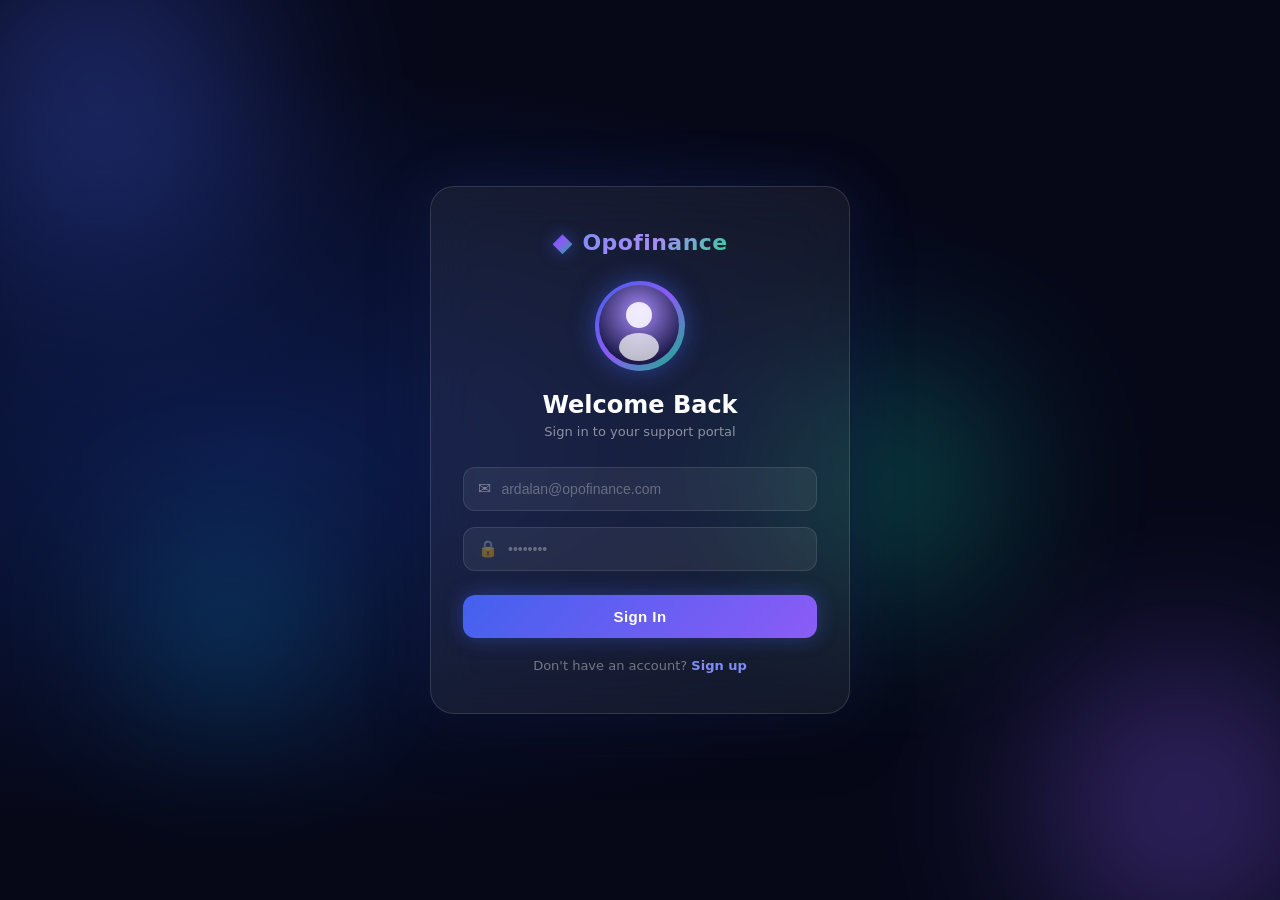
==== commit 2f1c47b0: "Update index.html" ====
--- a/index.html
+++ b/index.html
@@ -4,7 +4,7 @@
   <meta charset="UTF-8" />
   <meta name="viewport" content="width=device-width, initial-scale=1.0"/>
   <title>Ardalan Varshowsaz – Support Dashboard</title>
-  <link rel="stylesheet" href="style.css" />
+  <link rel="stylesheet" href="style.css" /> 
 </head>
 <body>
 
--- a/style.css
+++ b/style.css
@@ -1,138 +1,220 @@
-* { box-sizing: border-box; margin: 0; padding: 0; }
+*, *::before, *::after { box-sizing: border-box; margin: 0; padding: 0; }
+
+:root {
+  --bg: #060818;
+  --sidebar-bg: #080c1a;
+  --glass: rgba(255,255,255,0.05);
+  --glass-border: rgba(255,255,255,0.1);
+  --blue: #4361ee;
+  --purple: #8b5cf6;
+  --green: #10b981;
+  --teal: #0ea5e9;
+  --text: #e2e8f0;
+  --muted: #94a3b8;
+}
 
 body {
-  font-family: 'Segoe UI', sans-serif;
-  background: #f4f6fa;
-  color: #1a1a2e;
+  font-family: 'Segoe UI', system-ui, sans-serif;
+  background: var(--bg);
+  color: var(--text);
   min-height: 100vh;
-}
-
-/* ─── UTILITIES ─────────────────────────────────── */
+  overflow-x: hidden;
+}
+
 .hidden { display: none !important; }
-
-/* ─── AUTH PAGES ─────────────────────────────────── */
+.section { display: block; }
+.section.hidden { display: none !important; }
+
+/* ── VIBRATION ANIMATION ── */
+@keyframes vib {
+  0%,100% { transform: translateX(0); }
+  20% { transform: translateX(-3px) rotate(-0.5deg); }
+  40% { transform: translateX(3px) rotate(0.5deg); }
+  60% { transform: translateX(-2px); }
+  80% { transform: translateX(2px); }
+}
+.hovervib { transition: transform 0.15s; cursor: pointer; }
+.hovervib:hover { animation: vib 0.35s ease; }
+
+@keyframes clickvib {
+  0%,100% { transform: scale(1) translateX(0); }
+  25% { transform: scale(0.97) translateX(-4px); }
+  50% { transform: scale(1.01) translateX(4px); }
+  75% { transform: scale(0.99) translateX(-2px); }
+}
+.click-shake { animation: clickvib 0.35s ease !important; }
+
+/* ── FLOATING ORBS ── */
 .page {
+  position: relative;
   display: flex;
   align-items: center;
   justify-content: center;
   min-height: 100vh;
-  background: linear-gradient(135deg, #1a1a2e 0%, #16213e 50%, #0f3460 100%);
-}
-
-.auth-card {
-  background: #fff;
-  border-radius: 20px;
+  background: radial-gradient(ellipse at 20% 50%, #0d1b4b 0%, #060818 60%),
+              radial-gradient(ellipse at 80% 20%, #1a0533 0%, transparent 50%);
+  overflow: hidden;
+}
+
+.orb {
+  position: absolute;
+  border-radius: 50%;
+  filter: blur(80px);
+  opacity: 0.45;
+  pointer-events: none;
+  animation: floatorb 8s ease-in-out infinite alternate;
+}
+.orb1 { width: 400px; height: 400px; background: radial-gradient(circle, #4361ee, transparent); top: -100px; left: -100px; animation-delay: 0s; }
+.orb2 { width: 350px; height: 350px; background: radial-gradient(circle, #8b5cf6, transparent); bottom: -80px; right: -80px; animation-delay: 2s; }
+.orb3 { width: 250px; height: 250px; background: radial-gradient(circle, #10b981, transparent); top: 40%; left: 60%; animation-delay: 1s; }
+.orb4 { width: 200px; height: 200px; background: radial-gradient(circle, #0ea5e9, transparent); bottom: 20%; left: 10%; animation-delay: 3s; }
+
+@keyframes floatorb {
+  from { transform: translateY(0) scale(1); }
+  to   { transform: translateY(-30px) scale(1.08); }
+}
+
+/* ── LOGIN GLASS PANEL ── */
+.login-glass {
+  position: relative;
+  z-index: 10;
+  background: rgba(255,255,255,0.06);
+  backdrop-filter: blur(24px);
+  -webkit-backdrop-filter: blur(24px);
+  border: 1px solid rgba(255,255,255,0.13);
+  border-radius: 24px;
   padding: 2.5rem 2rem;
   width: 100%;
   max-width: 420px;
-  box-shadow: 0 20px 60px rgba(0,0,0,0.3);
-}
-
-.auth-logo {
+  box-shadow: 0 0 60px rgba(67,97,238,0.15), 0 20px 60px rgba(0,0,0,0.4);
+}
+
+.login-brand {
+  display: flex;
+  justify-content: center;
+  margin-bottom: 1.5rem;
+}
+
+.brand-logo {
   display: flex;
   align-items: center;
   gap: 10px;
-  margin-bottom: 2rem;
-  justify-content: center;
-}
-
-.auth-logo .logo-icon {
-  font-size: 28px;
-}
-
-.auth-logo span {
+  cursor: pointer;
+  transition: transform 0.2s;
+}
+.brand-logo:hover { transform: scale(1.04); }
+
+.logo-gem {
+  font-size: 26px;
+  background: linear-gradient(135deg, #4361ee, #8b5cf6, #10b981);
+  -webkit-background-clip: text;
+  -webkit-text-fill-color: transparent;
+  background-clip: text;
+  filter: drop-shadow(0 0 8px rgba(67,97,238,0.6));
+}
+
+.logo-text {
   font-size: 22px;
   font-weight: 800;
-  color: #1a1a2e;
-}
-
-.auth-card h2 {
+  background: linear-gradient(135deg, #818cf8, #a78bfa, #34d399);
+  -webkit-background-clip: text;
+  -webkit-text-fill-color: transparent;
+  background-clip: text;
+  letter-spacing: 0.02em;
+}
+
+.login-avatar-ring {
+  display: flex;
+  justify-content: center;
+  margin-bottom: 1.25rem;
+}
+
+.login-avatar-circle {
+  width: 90px;
+  height: 90px;
+  border-radius: 50%;
+  padding: 4px;
+  background: linear-gradient(135deg, #4361ee, #8b5cf6, #10b981);
+  box-shadow: 0 0 24px rgba(67,97,238,0.5);
+}
+
+.login-title {
   font-size: 24px;
-  font-weight: 700;
-  margin-bottom: 0.25rem;
+  font-weight: 800;
   text-align: center;
-}
-
-.subtitle {
+  color: #fff;
+  margin-bottom: 0.3rem;
+}
+
+.login-sub {
+  font-size: 13px;
+  color: rgba(255,255,255,0.5);
+  text-align: center;
+  margin-bottom: 1.75rem;
+}
+
+.glass-field {
+  display: flex;
+  align-items: center;
+  gap: 10px;
+  background: rgba(255,255,255,0.06);
+  border: 1px solid rgba(255,255,255,0.1);
+  border-radius: 12px;
+  padding: 0 14px;
+  margin-bottom: 1rem;
+  transition: border-color 0.2s, box-shadow 0.2s;
+}
+.glass-field:focus-within {
+  border-color: rgba(67,97,238,0.7);
+  box-shadow: 0 0 0 3px rgba(67,97,238,0.15);
+}
+.field-icon { font-size: 16px; color: rgba(255,255,255,0.4); }
+.glass-field input {
+  flex: 1;
+  background: transparent;
+  border: none;
+  outline: none;
+  color: #fff;
   font-size: 14px;
-  color: #64748b;
-  margin-bottom: 1.75rem;
-  text-align: center;
-}
-
-.form-group {
-  margin-bottom: 1rem;
-}
-
-.form-group label {
-  display: block;
-  font-size: 13px;
-  font-weight: 600;
-  color: #374151;
-  margin-bottom: 6px;
-}
-
-.form-group input {
-  width: 100%;
-  padding: 12px 14px;
-  border: 2px solid #e2e8f0;
-  border-radius: 12px;
-  font-size: 14px;
-  outline: none;
-  transition: border 0.2s;
-  background: #f8fafc;
-}
-
-.form-group input:focus {
-  border-color: #4361ee;
-  background: #fff;
-}
-
-.btn-primary {
+  padding: 13px 0;
+}
+.glass-field input::placeholder { color: rgba(255,255,255,0.3); }
+
+.glass-btn {
   width: 100%;
   padding: 13px;
-  background: linear-gradient(135deg, #4361ee, #7c3aed);
+  background: linear-gradient(135deg, #4361ee, #8b5cf6);
   color: white;
   border: none;
   border-radius: 12px;
   font-size: 15px;
   font-weight: 700;
   cursor: pointer;
-  margin-top: 0.75rem;
-  transition: opacity 0.2s, transform 0.1s;
-  letter-spacing: 0.02em;
-}
-
-.btn-primary:hover { opacity: 0.92; }
-.btn-primary:active { transform: scale(0.98); }
-
-.auth-footer {
+  margin-top: 0.5rem;
+  letter-spacing: 0.03em;
+  box-shadow: 0 0 20px rgba(67,97,238,0.4);
+  transition: opacity 0.2s, transform 0.1s, box-shadow 0.2s;
+}
+.glass-btn:hover { opacity: 0.9; box-shadow: 0 0 30px rgba(67,97,238,0.6); }
+.glass-btn:active { transform: scale(0.98); }
+
+.login-footer {
   text-align: center;
   font-size: 13px;
-  color: #64748b;
+  color: rgba(255,255,255,0.4);
   margin-top: 1.25rem;
 }
-
-.link {
-  color: #4361ee;
-  font-weight: 600;
-  cursor: pointer;
-  text-decoration: none;
-}
-
-.link:hover { text-decoration: underline; }
-
-/* ─── DASHBOARD LAYOUT ───────────────────────────── */
-.app {
-  display: flex;
-  min-height: 100vh;
-}
-
-/* ─── SIDEBAR ────────────────────────────────────── */
+.glink { color: #818cf8; font-weight: 600; cursor: pointer; }
+.glink:hover { text-decoration: underline; }
+
+/* ── APP LAYOUT ── */
+.app { display: flex; min-height: 100vh; }
+
+/* ── SIDEBAR ── */
 .sidebar {
   width: 240px;
-  background: linear-gradient(180deg, #1a1a2e 0%, #16213e 100%);
-  color: white;
+  background: var(--sidebar-bg);
+  border-right: 1px solid rgba(255,255,255,0.06);
   display: flex;
   flex-direction: column;
   padding: 1.5rem 0;
@@ -144,300 +226,281 @@
   align-items: center;
   gap: 10px;
   padding: 0 1.5rem 1.75rem;
-  border-bottom: 1px solid rgba(255,255,255,0.08);
-}
-
-.sidebar-logo .logo-icon { font-size: 22px; }
+  border-bottom: 1px solid rgba(255,255,255,0.06);
+  cursor: pointer;
+  transition: opacity 0.2s;
+}
+.sidebar-logo:hover { opacity: 0.8; }
+
+.s-logo-gem {
+  font-size: 22px;
+  background: linear-gradient(135deg, #4361ee, #8b5cf6, #10b981);
+  -webkit-background-clip: text;
+  -webkit-text-fill-color: transparent;
+  background-clip: text;
+  filter: drop-shadow(0 0 6px rgba(67,97,238,0.5));
+}
 
 .sidebar-logo span {
   font-size: 17px;
   font-weight: 800;
-  color: white;
+  background: linear-gradient(135deg, #818cf8, #a78bfa);
+  -webkit-background-clip: text;
+  -webkit-text-fill-color: transparent;
+  background-clip: text;
 }
 
 .sidebar-section {
   padding: 1.25rem 1.5rem 0.5rem;
   font-size: 10px;
   font-weight: 700;
-  color: rgba(255,255,255,0.35);
-  letter-spacing: 0.1em;
+  color: rgba(255,255,255,0.25);
+  letter-spacing: 0.12em;
   text-transform: uppercase;
 }
 
 .nav-item {
+  display: flex;
+  align-items: center;
+  gap: 11px;
   padding: 11px 1.5rem;
   font-size: 14px;
-  color: rgba(255,255,255,0.6);
+  color: rgba(255,255,255,0.5);
   cursor: pointer;
   transition: all 0.15s;
   border-left: 3px solid transparent;
-}
-
-.nav-item:hover {
-  background: rgba(255,255,255,0.07);
-  color: white;
-}
-
+  position: relative;
+}
+.nav-item:hover { background: rgba(255,255,255,0.05); color: #fff; }
 .nav-item.active {
-  background: rgba(67,97,238,0.25);
-  color: white;
+  background: rgba(67,97,238,0.15);
+  color: #818cf8;
   border-left-color: #4361ee;
   font-weight: 600;
 }
-
-.nav-item.logout {
-  color: rgba(255,100,100,0.7);
-}
-
-.nav-item.logout:hover {
-  background: rgba(239,68,68,0.1);
-  color: #f87171;
-}
-
+.nav-icon {
+  width: 20px;
+  height: 20px;
+  display: flex;
+  align-items: center;
+  justify-content: center;
+  flex-shrink: 0;
+}
+.nav-icon svg { width: 16px; height: 16px; fill: none; stroke: currentColor; stroke-width: 2; stroke-linecap: round; stroke-linejoin: round; }
+.nav-badge {
+  margin-left: auto;
+  background: #4361ee;
+  color: white;
+  font-size: 10px;
+  font-weight: 700;
+  padding: 2px 7px;
+  border-radius: 20px;
+}
+.nav-badge.red { background: #ef4444; }
+.nav-item.logout { color: rgba(239,68,68,0.6); }
+.nav-item.logout:hover { background: rgba(239,68,68,0.08); color: #f87171; }
 .sidebar-spacer { flex: 1; }
 
-/* ─── MAIN AREA ──────────────────────────────────── */
-.main {
-  flex: 1;
-  display: flex;
-  flex-direction: column;
-  overflow: hidden;
-}
-
+/* ── MAIN ── */
+.main { flex: 1; display: flex; flex-direction: column; background: var(--bg); overflow: hidden; }
+
+/* ── TOPBAR ── */
 .topbar {
-  background: white;
-  border-bottom: 1px solid #e2e8f0;
+  background: rgba(8,12,26,0.9);
+  backdrop-filter: blur(12px);
+  border-bottom: 1px solid rgba(255,255,255,0.06);
   padding: 0 2rem;
   height: 68px;
   display: flex;
   align-items: center;
   justify-content: space-between;
-  box-shadow: 0 1px 4px rgba(0,0,0,0.05);
-}
-
-.topbar h1 {
-  font-size: 20px;
-  font-weight: 700;
-  color: #1a1a2e;
-}
-
-.topbar-right {
-  display: flex;
-  align-items: center;
-  gap: 1rem;
-}
-
-.avatar {
-  width: 42px;
-  height: 42px;
-  border-radius: 50%;
-  background: linear-gradient(135deg, #4361ee, #7c3aed);
-  display: flex;
-  align-items: center;
-  justify-content: center;
-  font-weight: 700;
-  font-size: 14px;
-  color: white;
-}
-
+  flex-shrink: 0;
+}
+.topbar h1 { font-size: 20px; font-weight: 700; color: #fff; }
+.topbar-right { display: flex; align-items: center; }
+.topbar-user { display: flex; align-items: center; gap: 12px; }
 .user-info { text-align: right; }
-.user-info .name { font-size: 14px; font-weight: 700; color: #1a1a2e; }
-.user-info .role { font-size: 12px; color: #64748b; }
-
-/* ─── CONTENT ────────────────────────────────────── */
-.content {
-  flex: 1;
-  padding: 2rem;
-  overflow-y: auto;
-  background: #f4f6fa;
-}
-
-.greeting {
-  font-size: 24px;
-  font-weight: 800;
-  margin-bottom: 0.25rem;
-  color: #1a1a2e;
-}
-
-.subtext {
-  font-size: 14px;
-  color: #64748b;
-  margin-bottom: 2rem;
-}
-
-/* ─── STAT CARDS ─────────────────────────────────── */
-.stats-grid {
-  display: grid;
-  grid-template-columns: repeat(4, 1fr);
-  gap: 1rem;
-  margin-bottom: 1.5rem;
-}
-
-.stat-card {
-  border-radius: 16px;
+.user-name { font-size: 14px; font-weight: 700; color: #fff; }
+.user-role { font-size: 12px; color: var(--muted); }
+
+.topbar-avatar {
+  position: relative;
+  cursor: pointer;
+  border-radius: 50%;
+  transition: transform 0.2s;
+}
+.topbar-avatar:hover { transform: scale(1.08); }
+.avatar-ring {
+  position: absolute;
+  inset: -3px;
+  border-radius: 50%;
+  background: linear-gradient(135deg, #4361ee, #8b5cf6, #10b981);
+  z-index: -1;
+  opacity: 0.7;
+}
+
+/* ── CONTENT ── */
+.content { flex: 1; padding: 2rem; overflow-y: auto; }
+
+.section-header { display: flex; justify-content: space-between; align-items: flex-start; margin-bottom: 1.5rem; }
+.greeting { font-size: 24px; font-weight: 800; color: #fff; margin-bottom: 4px; }
+.subtext { font-size: 14px; color: var(--muted); margin-bottom: 1.5rem; }
+
+/* ── STAT CARDS ── */
+.stats-grid { display: grid; grid-template-columns: repeat(4,1fr); gap: 1rem; margin-bottom: 1.5rem; }
+
+.glass-card {
+  border-radius: 18px;
   padding: 1.5rem;
-  color: white;
+  background: rgba(255,255,255,0.04);
+  backdrop-filter: blur(12px);
+  border: 1px solid rgba(255,255,255,0.08);
   position: relative;
   overflow: hidden;
-}
-
-.stat-card::after {
-  content: '';
+  transition: transform 0.2s, box-shadow 0.2s;
+}
+.glass-card:hover { transform: translateY(-3px); }
+
+.blue-card:hover   { box-shadow: 0 8px 30px rgba(67,97,238,0.3); border-color: rgba(67,97,238,0.3); }
+.green-card:hover  { box-shadow: 0 8px 30px rgba(16,185,129,0.3); border-color: rgba(16,185,129,0.3); }
+.purple-card:hover { box-shadow: 0 8px 30px rgba(139,92,246,0.3); border-color: rgba(139,92,246,0.3); }
+.teal-card:hover   { box-shadow: 0 8px 30px rgba(14,165,233,0.3); border-color: rgba(14,165,233,0.3); }
+
+.card-glow {
   position: absolute;
-  top: -20px;
-  right: -20px;
-  width: 80px;
-  height: 80px;
-  border-radius: 50%;
-  background: rgba(255,255,255,0.12);
-}
-
-.card-blue   { background: linear-gradient(135deg, #4361ee, #3a56d4); }
-.card-green  { background: linear-gradient(135deg, #10b981, #059669); }
-.card-purple { background: linear-gradient(135deg, #8b5cf6, #7c3aed); }
-.card-orange { background: linear-gradient(135deg, #f59e0b, #d97706); }
-
-.stat-label {
-  font-size: 12px;
-  font-weight: 600;
-  opacity: 0.85;
-  margin-bottom: 0.5rem;
-  text-transform: uppercase;
-  letter-spacing: 0.05em;
-}
-
-.stat-value {
-  font-size: 32px;
-  font-weight: 800;
-  margin-bottom: 6px;
-}
-
-.stat-badge {
-  display: inline-block;
-  font-size: 11px;
-  font-weight: 600;
-  padding: 3px 10px;
-  border-radius: 20px;
-}
-
-.badge-green { background: rgba(255,255,255,0.25); color: white; }
-.badge-red   { background: rgba(255,255,255,0.25); color: white; }
-.badge-blue  { background: rgba(255,255,255,0.25); color: white; }
-
-/* ─── TWO COLUMN ─────────────────────────────────── */
-.two-col {
-  display: grid;
-  grid-template-columns: 1.6fr 1fr;
-  gap: 1rem;
-}
-
-/* ─── WIDGETS ────────────────────────────────────── */
-.widget {
-  background: white;
-  border-radius: 16px;
-  border: 1px solid #e2e8f0;
+  top: -30px; right: -30px;
+  width: 100px; height: 100px;
+  border-radius: 50%;
+  filter: blur(30px);
+  opacity: 0.35;
+}
+.blue-glow   { background: #4361ee; }
+.green-glow  { background: #10b981; }
+.purple-glow { background: #8b5cf6; }
+.teal-glow   { background: #0ea5e9; }
+
+.card-icon {
+  width: 38px; height: 38px;
+  border-radius: 10px;
+  display: flex; align-items: center; justify-content: center;
+  margin-bottom: 1rem;
+}
+.blue-icon   { background: rgba(67,97,238,0.2);  color: #818cf8; }
+.green-icon  { background: rgba(16,185,129,0.2); color: #34d399; }
+.purple-icon { background: rgba(139,92,246,0.2); color: #a78bfa; }
+.teal-icon   { background: rgba(14,165,233,0.2); color: #38bdf8; }
+
+.stat-label { font-size: 12px; color: var(--muted); font-weight: 500; margin-bottom: 6px; text-transform: uppercase; letter-spacing: 0.05em; }
+.stat-value { font-size: 30px; font-weight: 800; color: #fff; margin-bottom: 8px; }
+.stat-pill  { display: inline-block; font-size: 11px; font-weight: 600; padding: 3px 10px; border-radius: 20px; }
+.red-pill    { background: rgba(239,68,68,0.2);  color: #f87171; }
+.green-pill  { background: rgba(16,185,129,0.2); color: #34d399; }
+.blue-pill   { background: rgba(67,97,238,0.2);  color: #818cf8; }
+
+/* ── TWO COL ── */
+.two-col { display: grid; grid-template-columns: 1.6fr 1fr; gap: 1rem; }
+
+/* ── WIDGETS ── */
+.glass-widget {
+  background: rgba(255,255,255,0.04);
+  backdrop-filter: blur(12px);
+  border: 1px solid rgba(255,255,255,0.08);
+  border-radius: 18px;
   padding: 1.5rem;
-  box-shadow: 0 2px 8px rgba(0,0,0,0.04);
-}
+  transition: border-color 0.2s;
+}
+.glass-widget:hover { border-color: rgba(255,255,255,0.12); }
 
 .widget-title {
   font-size: 15px;
   font-weight: 700;
+  color: #fff;
   margin-bottom: 1.25rem;
   display: flex;
   align-items: center;
   justify-content: space-between;
-  color: #1a1a2e;
-}
-
-.widget-title .badge {
-  font-size: 11px;
-  font-weight: 500;
-  padding: 3px 10px;
-  border-radius: 20px;
-  background: #f1f5f9;
-  color: #64748b;
-}
-
-/* ─── TICKET TABLE ───────────────────────────────── */
-.ticket-table {
-  width: 100%;
-  border-collapse: collapse;
-  font-size: 13px;
-}
-
-.ticket-table th {
-  text-align: left;
-  font-size: 11px;
-  font-weight: 700;
-  color: #94a3b8;
-  text-transform: uppercase;
-  letter-spacing: 0.05em;
-  padding: 0 0 10px;
-  border-bottom: 2px solid #f1f5f9;
-}
-
-.ticket-table td {
-  padding: 12px 0;
-  border-bottom: 1px solid #f8fafc;
-  vertical-align: middle;
-  color: #374151;
-}
-
+}
+.w-badge { font-size: 11px; font-weight: 500; padding: 3px 10px; border-radius: 20px; background: rgba(255,255,255,0.08); color: var(--muted); }
+
+/* ── TABLE ── */
+.ticket-table { width: 100%; border-collapse: collapse; font-size: 13px; }
+.ticket-table th { text-align: left; font-size: 11px; font-weight: 600; color: rgba(255,255,255,0.3); text-transform: uppercase; letter-spacing: 0.06em; padding: 0 0 10px; border-bottom: 1px solid rgba(255,255,255,0.06); }
+.ticket-table td { padding: 12px 0; border-bottom: 1px solid rgba(255,255,255,0.04); color: var(--text); vertical-align: middle; }
 .ticket-table tr:last-child td { border-bottom: none; }
-
-.priority {
-  display: inline-block;
-  width: 8px;
-  height: 8px;
-  border-radius: 50%;
-  margin-right: 6px;
-}
-
-.p-high { background: #ef4444; }
-.p-med  { background: #f59e0b; }
-.p-low  { background: #22c55e; }
-
-.status-pill {
-  display: inline-block;
-  font-size: 11px;
-  font-weight: 700;
-  padding: 4px 10px;
-  border-radius: 20px;
-}
-
-.s-open     { background: #dbeafe; color: #1d4ed8; }
-.s-progress { background: #fef3c7; color: #b45309; }
-.s-resolved { background: #dcfce7; color: #15803d; }
-
-/* ─── PERFORMANCE STATS ──────────────────────────── */
-.qstat-list { display: flex; flex-direction: column; gap: 16px; }
-
-.qstat-block {}
-
-.qstat-item {
-  display: flex;
-  align-items: center;
+.ticket-table tr:hover td { color: #fff; }
+
+.dot { display: inline-block; width: 8px; height: 8px; border-radius: 50%; margin-right: 6px; }
+.red-dot   { background: #ef4444; box-shadow: 0 0 6px rgba(239,68,68,0.6); }
+.amber-dot { background: #f59e0b; box-shadow: 0 0 6px rgba(245,158,11,0.6); }
+.green-dot { background: #10b981; box-shadow: 0 0 6px rgba(16,185,129,0.6); }
+
+.pill { display: inline-block; font-size: 11px; font-weight: 700; padding: 3px 10px; border-radius: 20px; }
+.open-pill { background: rgba(67,97,238,0.2);  color: #818cf8; }
+.prog-pill { background: rgba(245,158,11,0.2); color: #fbbf24; }
+.res-pill  { background: rgba(16,185,129,0.2); color: #34d399; }
+
+/* ── PERFORMANCE BARS ── */
+.perf-list { display: flex; flex-direction: column; gap: 14px; }
+.perf-item {}
+.perf-top { display: flex; justify-content: space-between; font-size: 13px; color: var(--text); margin-bottom: 6px; }
+.perf-top span:last-child { font-weight: 700; color: #fff; }
+.pbar-wrap { background: rgba(255,255,255,0.06); border-radius: 99px; height: 7px; }
+.pbar { height: 7px; border-radius: 99px; box-shadow: 0 0 8px rgba(67,97,238,0.4); }
+
+/* ── PROFILE PAGE ── */
+.profile-layout { display: grid; grid-template-columns: 280px 1fr; gap: 1.5rem; }
+
+.profile-card {
+  display: flex;
+  flex-direction: column;
+  align-items: center;
+  text-align: center;
+  padding: 2.5rem 1.5rem;
+}
+
+.profile-avatar-wrap {
+  position: relative;
+  margin-bottom: 1.25rem;
+}
+.profile-ring-1 {
+  position: absolute; inset: -8px;
+  border-radius: 50%;
+  border: 2px solid rgba(67,97,238,0.4);
+  animation: spin 8s linear infinite;
+}
+.profile-ring-2 {
+  position: absolute; inset: -16px;
+  border-radius: 50%;
+  border: 1px solid rgba(139,92,246,0.25);
+  animation: spin 14s linear infinite reverse;
+}
+@keyframes spin { to { transform: rotate(360deg); } }
+
+.profile-name { font-size: 20px; font-weight: 800; color: #fff; margin-bottom: 4px; }
+.profile-role { font-size: 13px; color: #818cf8; font-weight: 600; margin-bottom: 4px; }
+.profile-company { font-size: 12px; color: var(--muted); margin-bottom: 1rem; }
+.profile-badges { display: flex; gap: 8px; flex-wrap: wrap; justify-content: center; }
+.p-badge { font-size: 11px; font-weight: 600; padding: 4px 12px; border-radius: 20px; }
+.green-badge { background: rgba(16,185,129,0.2); color: #34d399; }
+.blue-badge  { background: rgba(67,97,238,0.2);  color: #818cf8; }
+
+.profile-info-col { display: flex; flex-direction: column; gap: 1rem; }
+.profile-info-card {}
+.profile-stats-card {}
+
+.info-grid { display: flex; flex-direction: column; gap: 0; }
+.info-row {
+  display: flex;
   justify-content: space-between;
-  margin-bottom: 6px;
-}
-
-.qstat-label { font-size: 13px; color: #374151; }
-.qstat-val   { font-size: 13px; font-weight: 700; color: #1a1a2e; }
-
-.progress-bar-wrap {
-  background: #f1f5f9;
-  border-radius: 99px;
-  height: 7px;
-  width: 100%;
-}
-
-.progress-bar {
-  height: 7px;
-  border-radius: 99px;
-  transition: width 0.5s ease;
-}
-
-.section { display: block; }
-.section.hidden { display: none; }
-
+  align-items: center;
+  padding: 11px 0;
+  border-bottom: 1px solid rgba(255,255,255,0.05);
+  border-radius: 8px;
+  padding-left: 8px;
+  padding-right: 8px;
+  transition: background 0.15s;
+}
+.info-row:last-child { border-bottom: none; }
+.info-row:hover { background: rgba(255,255,255,0.04); }
+.info-label { font-size: 13px; color: var(--muted); }
+.info-val { font-size: 13px; font-weight: 600; color: #fff; }
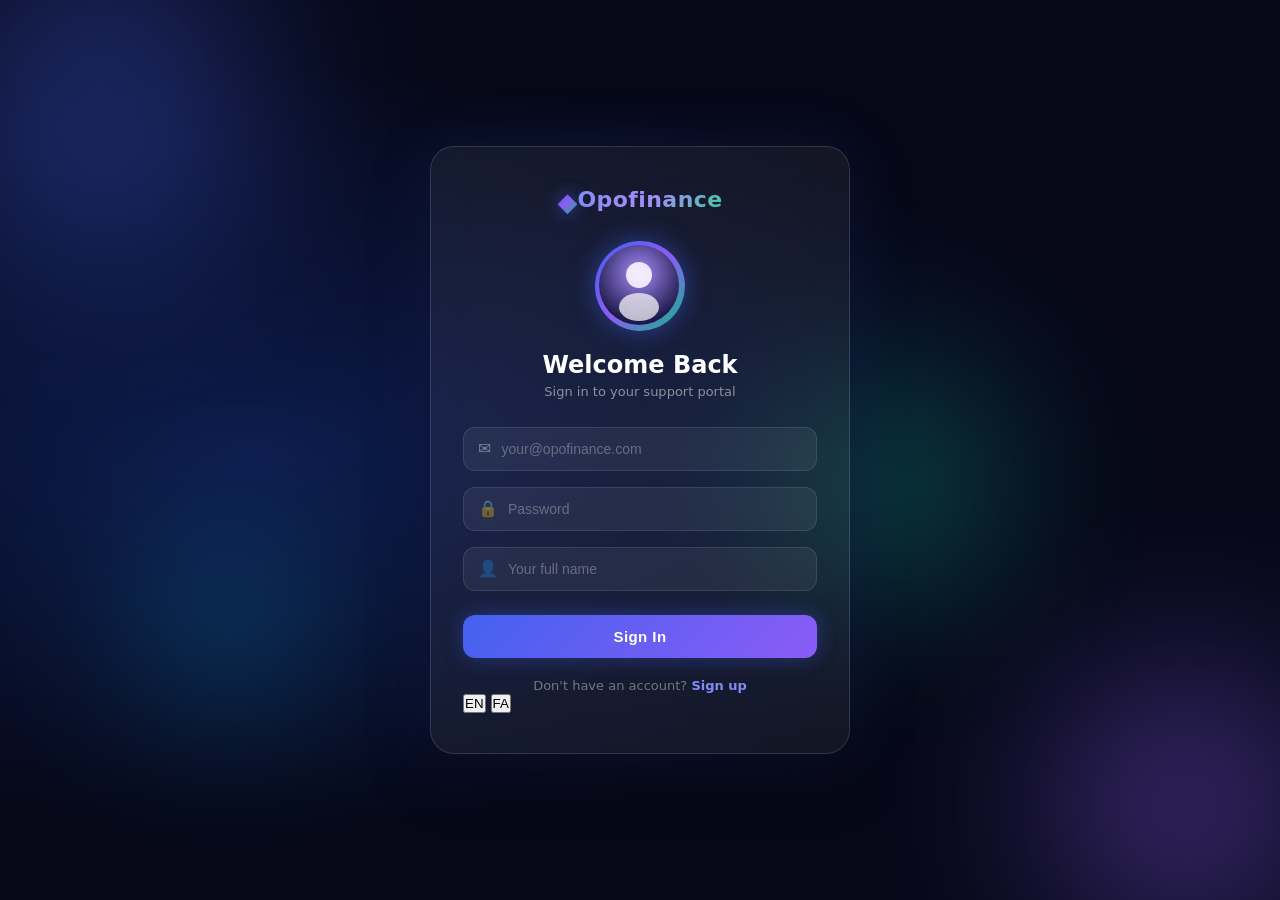
==== commit 26e9faa7: "Add files via upload" ====
--- a/index.html
+++ b/index.html
@@ -1,447 +1,357 @@
 <!DOCTYPE html>
-<html lang="en">
+<html lang="en" data-theme="dark" data-lang="en">
 <head>
   <meta charset="UTF-8" />
   <meta name="viewport" content="width=device-width, initial-scale=1.0"/>
-  <title>Ardalan Varshowsaz – Support Dashboard</title>
-  <link rel="stylesheet" href="style.css" /> 
+  <title>Opofinance – Support Dashboard</title>
+  <link rel="stylesheet" href="style.css" />
 </head>
 <body>
 
-<!-- ══════════════════════════════════════════════
+<!-- ═══════════════════════════════════════════
      LOGIN PAGE
-══════════════════════════════════════════════ -->
+═══════════════════════════════════════════ -->
 <div class="page" id="loginPage">
-  <div class="orb orb1"></div>
-  <div class="orb orb2"></div>
-  <div class="orb orb3"></div>
-  <div class="orb orb4"></div>
+  <div class="orb orb1"></div><div class="orb orb2"></div>
+  <div class="orb orb3"></div><div class="orb orb4"></div>
   <div class="login-glass">
     <div class="login-brand">
-      <div class="brand-logo" id="loginLogo">
-        <span class="logo-gem">◆</span>
-        <span class="logo-text">Opofinance</span>
-      </div>
+      <span class="logo-gem">◆</span>
+      <span class="logo-text">Opofinance</span>
     </div>
     <div class="login-avatar-ring">
       <div class="login-avatar-circle">
         <svg viewBox="0 0 80 80" width="80" height="80">
-          <defs>
-            <radialGradient id="ag" cx="50%" cy="35%" r="60%">
-              <stop offset="0%" stop-color="#a78bfa"/>
-              <stop offset="100%" stop-color="#1e1b4b"/>
-            </radialGradient>
-          </defs>
+          <defs><radialGradient id="ag" cx="50%" cy="35%" r="60%"><stop offset="0%" stop-color="#a78bfa"/><stop offset="100%" stop-color="#1e1b4b"/></radialGradient></defs>
           <circle cx="40" cy="40" r="40" fill="url(#ag)"/>
           <circle cx="40" cy="30" r="13" fill="rgba(255,255,255,0.85)"/>
           <ellipse cx="40" cy="62" rx="20" ry="14" fill="rgba(255,255,255,0.7)"/>
         </svg>
       </div>
     </div>
-    <h2 class="login-title">Welcome Back</h2>
-    <p class="login-sub">Sign in to your support portal</p>
+    <h2 class="login-title" data-en="Welcome Back" data-fa="خوش آمدید">Welcome Back</h2>
+    <p class="login-sub" data-en="Sign in to your support portal" data-fa="وارد پورتال پشتیبانی شوید">Sign in to your support portal</p>
     <div class="glass-field">
       <span class="field-icon">✉</span>
-      <input type="email" id="loginEmail" placeholder="ardalan@opofinance.com" />
+      <input type="email" id="loginEmail" data-en-placeholder="your@opofinance.com" data-fa-placeholder="ایمیل شما" placeholder="your@opofinance.com"/>
     </div>
     <div class="glass-field">
       <span class="field-icon">🔒</span>
-      <input type="password" id="loginPass" placeholder="••••••••" />
-    </div>
-    <button class="glass-btn" id="loginBtn">Sign In</button>
-    <div class="login-footer">Don't have an account? <a class="glink" id="goSignup">Sign up</a></div>
+      <input type="password" id="loginPass" data-en-placeholder="Password" data-fa-placeholder="رمز عبور" placeholder="Password"/>
+    </div>
+    <div class="glass-field">
+      <span class="field-icon">👤</span>
+      <input type="text" id="loginName" data-en-placeholder="Your full name" data-fa-placeholder="نام کامل شما" placeholder="Your full name"/>
+    </div>
+    <button class="glass-btn" id="loginBtn" data-en="Sign In" data-fa="ورود">Sign In</button>
+    <div class="login-footer">
+      <span data-en="Don't have an account?" data-fa="حساب کاربری ندارید؟">Don't have an account?</span>
+      <a class="glink" id="goSignup" data-en="Sign up" data-fa="ثبت‌نام"> Sign up</a>
+    </div>
+    <div class="lang-switch-login">
+      <button class="lang-btn active" id="loginLangEn">EN</button>
+      <button class="lang-btn" id="loginLangFa">FA</button>
+    </div>
   </div>
 </div>
 
-<!-- ══════════════════════════════════════════════
+<!-- ═══════════════════════════════════════════
      SIGNUP PAGE
-══════════════════════════════════════════════ -->
+═══════════════════════════════════════════ -->
 <div class="page hidden" id="signupPage">
-  <div class="orb orb1"></div>
-  <div class="orb orb2"></div>
-  <div class="orb orb3"></div>
-  <div class="orb orb4"></div>
+  <div class="orb orb1"></div><div class="orb orb2"></div>
+  <div class="orb orb3"></div><div class="orb orb4"></div>
   <div class="login-glass">
     <div class="login-brand">
-      <div class="brand-logo">
-        <span class="logo-gem">◆</span>
-        <span class="logo-text">Opofinance</span>
-      </div>
-    </div>
-    <h2 class="login-title">Create Account</h2>
-    <p class="login-sub">Join the support team portal</p>
-    <div class="glass-field">
-      <span class="field-icon">👤</span>
-      <input type="text" id="signupName" placeholder="Full name" />
-    </div>
-    <div class="glass-field">
-      <span class="field-icon">✉</span>
-      <input type="email" id="signupEmail" placeholder="ardalan@opofinance.com" />
-    </div>
-    <div class="glass-field">
-      <span class="field-icon">🔒</span>
-      <input type="password" id="signupPass" placeholder="••••••••" />
-    </div>
-    <button class="glass-btn" id="signupBtn">Create Account</button>
-    <div class="login-footer">Already have an account? <a class="glink" id="goLogin">Sign in</a></div>
+      <span class="logo-gem">◆</span>
+      <span class="logo-text">Opofinance</span>
+    </div>
+    <h2 class="login-title" data-en="Create Account" data-fa="ایجاد حساب">Create Account</h2>
+    <p class="login-sub" data-en="Join the support team portal" data-fa="به پورتال تیم پشتیبانی بپیوندید">Join the support team portal</p>
+    <div class="glass-field"><span class="field-icon">👤</span><input type="text" id="signupName" data-en-placeholder="Full name" data-fa-placeholder="نام کامل" placeholder="Full name"/></div>
+    <div class="glass-field"><span class="field-icon">✉</span><input type="email" id="signupEmail" data-en-placeholder="your@opofinance.com" data-fa-placeholder="ایمیل شما" placeholder="your@opofinance.com"/></div>
+    <div class="glass-field"><span class="field-icon">🔒</span><input type="password" id="signupPass" data-en-placeholder="Password" data-fa-placeholder="رمز عبور" placeholder="Password"/></div>
+    <button class="glass-btn" id="signupBtn" data-en="Create Account" data-fa="ایجاد حساب">Create Account</button>
+    <div class="login-footer">
+      <span data-en="Already have an account?" data-fa="حساب کاربری دارید؟">Already have an account?</span>
+      <a class="glink" id="goLogin" data-en="Sign in" data-fa="ورود"> Sign in</a>
+    </div>
   </div>
 </div>
 
-<!-- ══════════════════════════════════════════════
+<!-- ═══════════════════════════════════════════
      DASHBOARD
-══════════════════════════════════════════════ -->
+═══════════════════════════════════════════ -->
 <div class="app hidden" id="dashboardPage">
 
+  <!-- MOBILE OVERLAY -->
+  <div class="sidebar-overlay" id="sidebarOverlay"></div>
+
   <!-- SIDEBAR -->
-  <aside class="sidebar">
+  <aside class="sidebar" id="sidebar">
     <div class="sidebar-logo" id="sidebarLogo">
-      <div class="s-logo-gem">◆</div>
-      <span>Opofinance</span>
-    </div>
-    <div class="sidebar-section">Main</div>
-    <div class="nav-item active" data-page="Dashboard">
-      <span class="nav-icon">
-        <svg viewBox="0 0 24 24"><rect x="3" y="3" width="7" height="7" rx="2"/><rect x="14" y="3" width="7" height="7" rx="2"/><rect x="3" y="14" width="7" height="7" rx="2"/><rect x="14" y="14" width="7" height="7" rx="2"/></svg>
-      </span>Dashboard
-    </div>
-    <div class="nav-item" data-page="Live Chats">
-      <span class="nav-icon">
-        <svg viewBox="0 0 24 24"><path d="M21 15a2 2 0 0 1-2 2H7l-4 4V5a2 2 0 0 1 2-2h14a2 2 0 0 1 2 2z"/></svg>
-      </span>Live Chats
-      <span class="nav-badge">3</span>
-    </div>
-    <div class="nav-item" data-page="Tickets">
-      <span class="nav-icon">
-        <svg viewBox="0 0 24 24"><path d="M14 2H6a2 2 0 0 0-2 2v16a2 2 0 0 0 2 2h12a2 2 0 0 0 2-2V8z"/><polyline points="14 2 14 8 20 8"/></svg>
-      </span>Tickets
-      <span class="nav-badge red">24</span>
-    </div>
-    <div class="nav-item" data-page="Clients">
-      <span class="nav-icon">
-        <svg viewBox="0 0 24 24"><path d="M17 21v-2a4 4 0 0 0-4-4H5a4 4 0 0 0-4 4v2"/><circle cx="9" cy="7" r="4"/><path d="M23 21v-2a4 4 0 0 0-3-3.87"/><path d="M16 3.13a4 4 0 0 1 0 7.75"/></svg>
-      </span>Clients
-    </div>
-    <div class="sidebar-section">Tools</div>
-    <div class="nav-item" data-page="Escalations">
-      <span class="nav-icon">
-        <svg viewBox="0 0 24 24"><circle cx="12" cy="12" r="10"/><line x1="12" y1="8" x2="12" y2="12"/><line x1="12" y1="16" x2="12.01" y2="16"/></svg>
-      </span>Escalations
-      <span class="nav-badge red">4</span>
-    </div>
-    <div class="nav-item" data-page="Performance">
-      <span class="nav-icon">
-        <svg viewBox="0 0 24 24"><polyline points="22 12 18 12 15 21 9 3 6 12 2 12"/></svg>
-      </span>Performance
-    </div>
-    <div class="nav-item" data-page="Knowledge Base">
-      <span class="nav-icon">
-        <svg viewBox="0 0 24 24"><circle cx="11" cy="11" r="8"/><line x1="21" y1="21" x2="16.65" y2="16.65"/></svg>
-      </span>Knowledge Base
-    </div>
+      <div class="s-logo-gem">◆</div><span>Opofinance</span>
+    </div>
+    <div class="sidebar-section" data-en="Main" data-fa="اصلی">Main</div>
+    <div class="nav-item active" data-page="Dashboard" data-en="Dashboard" data-fa="داشبورد"><span class="nav-icon"><svg viewBox="0 0 24 24"><rect x="3" y="3" width="7" height="7" rx="2"/><rect x="14" y="3" width="7" height="7" rx="2"/><rect x="3" y="14" width="7" height="7" rx="2"/><rect x="14" y="14" width="7" height="7" rx="2"/></svg></span><span class="nav-label" data-en="Dashboard" data-fa="داشبورد">Dashboard</span></div>
+    <div class="nav-item" data-page="Live Chats" data-en="Live Chats" data-fa="چت‌های زنده"><span class="nav-icon"><svg viewBox="0 0 24 24"><path d="M21 15a2 2 0 0 1-2 2H7l-4 4V5a2 2 0 0 1 2-2h14a2 2 0 0 1 2 2z"/></svg></span><span class="nav-label" data-en="Live Chats" data-fa="چت‌های زنده">Live Chats</span><span class="nav-badge">3</span></div>
+    <div class="nav-item" data-page="Tickets" data-en="Tickets" data-fa="تیکت‌ها"><span class="nav-icon"><svg viewBox="0 0 24 24"><path d="M14 2H6a2 2 0 0 0-2 2v16a2 2 0 0 0 2 2h12a2 2 0 0 0 2-2V8z"/><polyline points="14 2 14 8 20 8"/></svg></span><span class="nav-label" data-en="Tickets" data-fa="تیکت‌ها">Tickets</span><span class="nav-badge red">24</span></div>
+    <div class="nav-item" data-page="Clients" data-en="Clients" data-fa="مشتریان"><span class="nav-icon"><svg viewBox="0 0 24 24"><path d="M17 21v-2a4 4 0 0 0-4-4H5a4 4 0 0 0-4 4v2"/><circle cx="9" cy="7" r="4"/><path d="M23 21v-2a4 4 0 0 0-3-3.87"/><path d="M16 3.13a4 4 0 0 1 0 7.75"/></svg></span><span class="nav-label" data-en="Clients" data-fa="مشتریان">Clients</span></div>
+    <div class="sidebar-section" data-en="Tools" data-fa="ابزارها">Tools</div>
+    <div class="nav-item" data-page="Escalations" data-en="Escalations" data-fa="ارجاعات"><span class="nav-icon"><svg viewBox="0 0 24 24"><circle cx="12" cy="12" r="10"/><line x1="12" y1="8" x2="12" y2="12"/><line x1="12" y1="16" x2="12.01" y2="16"/></svg></span><span class="nav-label" data-en="Escalations" data-fa="ارجاعات">Escalations</span><span class="nav-badge red">4</span></div>
+    <div class="nav-item" data-page="Performance" data-en="Performance" data-fa="عملکرد"><span class="nav-icon"><svg viewBox="0 0 24 24"><polyline points="22 12 18 12 15 21 9 3 6 12 2 12"/></svg></span><span class="nav-label" data-en="Performance" data-fa="عملکرد">Performance</span></div>
+    <div class="nav-item" data-page="Knowledge Base" data-en="Knowledge Base" data-fa="پایگاه دانش"><span class="nav-icon"><svg viewBox="0 0 24 24"><circle cx="11" cy="11" r="8"/><line x1="21" y1="21" x2="16.65" y2="16.65"/></svg></span><span class="nav-label" data-en="Knowledge Base" data-fa="پایگاه دانش">Knowledge Base</span></div>
     <div class="sidebar-spacer"></div>
-    <div class="nav-item logout" id="logoutBtn">
-      <span class="nav-icon">
-        <svg viewBox="0 0 24 24"><path d="M9 21H5a2 2 0 0 1-2-2V5a2 2 0 0 1 2-2h4"/><polyline points="16 17 21 12 16 7"/><line x1="21" y1="12" x2="9" y2="12"/></svg>
-      </span>Sign Out
-    </div>
+    <div class="nav-item logout" id="logoutBtn"><span class="nav-icon"><svg viewBox="0 0 24 24"><path d="M9 21H5a2 2 0 0 1-2-2V5a2 2 0 0 1 2-2h4"/><polyline points="16 17 21 12 16 7"/><line x1="21" y1="12" x2="9" y2="12"/></svg></span><span class="nav-label" data-en="Sign Out" data-fa="خروج">Sign Out</span></div>
   </aside>
 
   <!-- MAIN -->
   <div class="main">
+    <!-- TOPBAR -->
     <div class="topbar">
-      <h1 id="pageTitle">Dashboard</h1>
+      <div class="topbar-left">
+        <button class="hamburger" id="hamburger" aria-label="Menu">
+          <span></span><span></span><span></span>
+        </button>
+        <h1 id="pageTitle">Dashboard</h1>
+      </div>
       <div class="topbar-right">
-        <div class="topbar-user">
-          <div class="user-info">
-            <div class="user-name">Ardalan Varshowsaz</div>
-            <div class="user-role">Chat Support Agent</div>
-          </div>
-          <div class="topbar-avatar" id="topbarAvatar" title="View Profile">
-            <svg viewBox="0 0 56 56" width="42" height="42">
-              <defs>
-                <radialGradient id="tavg" cx="50%" cy="30%" r="65%">
-                  <stop offset="0%" stop-color="#818cf8"/>
-                  <stop offset="100%" stop-color="#1e1b4b"/>
-                </radialGradient>
-              </defs>
+        <!-- LANGUAGE TOGGLE -->
+        <div class="lang-toggle">
+          <button class="lang-btn active" id="langEn">EN</button>
+          <button class="lang-btn" id="langFa">فا</button>
+        </div>
+        <!-- THEME TOGGLE -->
+        <button class="theme-toggle" id="themeToggle">
+          <span class="theme-icon" id="themeIcon">🌙</span>
+          <span class="theme-label" id="themeLabel">Dark</span>
+        </button>
+        <!-- AVATAR -->
+        <div class="topbar-avatar" id="topbarAvatar" title="View Profile">
+          <div class="avatar-img-wrap" id="avatarImgWrap">
+            <svg id="defaultAvatarSvg" viewBox="0 0 56 56" width="40" height="40">
+              <defs><radialGradient id="tavg" cx="50%" cy="30%" r="65%"><stop offset="0%" stop-color="#818cf8"/><stop offset="100%" stop-color="#1e1b4b"/></radialGradient></defs>
               <circle cx="28" cy="28" r="28" fill="url(#tavg)"/>
               <circle cx="28" cy="21" r="9" fill="rgba(255,255,255,0.9)"/>
               <ellipse cx="28" cy="44" rx="14" ry="10" fill="rgba(255,255,255,0.75)"/>
             </svg>
-            <span class="avatar-ring"></span>
-          </div>
-        </div>
-      </div>
-    </div>
-
+            <img id="topbarPhoto" src="" alt="" style="display:none;width:40px;height:40px;border-radius:50%;object-fit:cover;"/>
+          </div>
+          <span class="avatar-ring"></span>
+        </div>
+      </div>
+    </div>
+
+    <!-- CONTENT -->
     <div class="content">
 
-      <!-- ── DASHBOARD ── -->
+      <!-- DASHBOARD -->
       <div class="section" id="section-Dashboard">
-        <div class="section-header">
-          <div>
-            <div class="greeting">Good morning, Ardalan 👋</div>
-            <div class="subtext">Here's your support overview for today</div>
-          </div>
-        </div>
-        <div class="stats-grid">
-          <div class="stat-card glass-card blue-card hovervib">
-            <div class="card-glow blue-glow"></div>
-            <div class="card-icon blue-icon"><svg viewBox="0 0 24 24" width="22" height="22" fill="none" stroke="currentColor" stroke-width="2"><path d="M14 2H6a2 2 0 0 0-2 2v16a2 2 0 0 0 2 2h12a2 2 0 0 0 2-2V8z"/><polyline points="14 2 14 8 20 8"/></svg></div>
-            <div class="stat-label">Open Tickets</div>
-            <div class="stat-value">24</div>
-            <span class="stat-pill red-pill">+4 since yesterday</span>
-          </div>
-          <div class="stat-card glass-card green-card hovervib">
-            <div class="card-glow green-glow"></div>
-            <div class="card-icon green-icon"><svg viewBox="0 0 24 24" width="22" height="22" fill="none" stroke="currentColor" stroke-width="2"><polyline points="20 6 9 17 4 12"/></svg></div>
-            <div class="stat-label">Resolved Today</div>
-            <div class="stat-value">11</div>
-            <span class="stat-pill green-pill">On track ✓</span>
-          </div>
-          <div class="stat-card glass-card purple-card hovervib">
-            <div class="card-glow purple-glow"></div>
-            <div class="card-icon purple-icon"><svg viewBox="0 0 24 24" width="22" height="22" fill="none" stroke="currentColor" stroke-width="2"><circle cx="12" cy="12" r="10"/><polyline points="12 6 12 12 16 14"/></svg></div>
-            <div class="stat-label">Avg Response Time</div>
-            <div class="stat-value">3.2m</div>
-            <span class="stat-pill blue-pill">Target: 5m</span>
-          </div>
-          <div class="stat-card glass-card teal-card hovervib">
-            <div class="card-glow teal-glow"></div>
-            <div class="card-icon teal-icon"><svg viewBox="0 0 24 24" width="22" height="22" fill="none" stroke="currentColor" stroke-width="2"><path d="M22 11.08V12a10 10 0 1 1-5.93-9.14"/><polyline points="22 4 12 14.01 9 11.01"/></svg></div>
-            <div class="stat-label">CSAT Score</div>
-            <div class="stat-value">94%</div>
-            <span class="stat-pill green-pill">Excellent 🌟</span>
-          </div>
+        <div class="greeting" id="greetingText">Good morning 👋</div>
+        <div class="subtext" data-en="Here's your support overview for today" data-fa="مرور پشتیبانی امروز شما">Here's your support overview for today</div>
+        <div class="stats-grid">
+          <div class="stat-card glass-card blue-card hovervib"><div class="card-glow blue-glow"></div><div class="card-icon blue-icon"><svg viewBox="0 0 24 24" width="20" height="20" fill="none" stroke="currentColor" stroke-width="2"><path d="M14 2H6a2 2 0 0 0-2 2v16a2 2 0 0 0 2 2h12a2 2 0 0 0 2-2V8z"/><polyline points="14 2 14 8 20 8"/></svg></div><div class="stat-label" data-en="Open Tickets" data-fa="تیکت‌های باز">Open Tickets</div><div class="stat-value">24</div><span class="stat-pill red-pill" data-en="+4 since yesterday" data-fa="+۴ از دیروز">+4 since yesterday</span></div>
+          <div class="stat-card glass-card green-card hovervib"><div class="card-glow green-glow"></div><div class="card-icon green-icon"><svg viewBox="0 0 24 24" width="20" height="20" fill="none" stroke="currentColor" stroke-width="2"><polyline points="20 6 9 17 4 12"/></svg></div><div class="stat-label" data-en="Resolved Today" data-fa="حل‌شده امروز">Resolved Today</div><div class="stat-value">11</div><span class="stat-pill green-pill" data-en="On track ✓" data-fa="در مسیر ✓">On track ✓</span></div>
+          <div class="stat-card glass-card purple-card hovervib"><div class="card-glow purple-glow"></div><div class="card-icon purple-icon"><svg viewBox="0 0 24 24" width="20" height="20" fill="none" stroke="currentColor" stroke-width="2"><circle cx="12" cy="12" r="10"/><polyline points="12 6 12 12 16 14"/></svg></div><div class="stat-label" data-en="Avg Response Time" data-fa="میانگین زمان پاسخ">Avg Response Time</div><div class="stat-value">3.2m</div><span class="stat-pill blue-pill" data-en="Target: 5m" data-fa="هدف: ۵ دقیقه">Target: 5m</span></div>
+          <div class="stat-card glass-card teal-card hovervib"><div class="card-glow teal-glow"></div><div class="card-icon teal-icon"><svg viewBox="0 0 24 24" width="20" height="20" fill="none" stroke="currentColor" stroke-width="2"><path d="M22 11.08V12a10 10 0 1 1-5.93-9.14"/><polyline points="22 4 12 14.01 9 11.01"/></svg></div><div class="stat-label" data-en="CSAT Score" data-fa="امتیاز رضایت">CSAT Score</div><div class="stat-value">94%</div><span class="stat-pill green-pill" data-en="Excellent 🌟" data-fa="عالی 🌟">Excellent 🌟</span></div>
         </div>
         <div class="two-col">
           <div class="widget glass-widget">
-            <div class="widget-title">Recent Tickets <span class="w-badge">Last 24 hrs</span></div>
-            <table class="ticket-table">
-              <thead><tr><th>Ticket</th><th>Client</th><th>Issue</th><th>Priority</th><th>Status</th></tr></thead>
-              <tbody>
-                <tr class="hovervib"><td>#5821</td><td>Sarah M.</td><td>Withdrawal delay</td><td><span class="dot red-dot"></span>High</td><td><span class="pill open-pill">Open</span></td></tr>
-                <tr class="hovervib"><td>#5820</td><td>James K.</td><td>Verification docs</td><td><span class="dot amber-dot"></span>Medium</td><td><span class="pill prog-pill">In Progress</span></td></tr>
-                <tr class="hovervib"><td>#5819</td><td>Lena R.</td><td>Login issue</td><td><span class="dot green-dot"></span>Low</td><td><span class="pill res-pill">Resolved</span></td></tr>
-                <tr class="hovervib"><td>#5817</td><td>Omar F.</td><td>Deposit not credited</td><td><span class="dot red-dot"></span>High</td><td><span class="pill open-pill">Open</span></td></tr>
-                <tr class="hovervib"><td>#5815</td><td>Priya N.</td><td>Platform connection</td><td><span class="dot amber-dot"></span>Medium</td><td><span class="pill res-pill">Resolved</span></td></tr>
-              </tbody>
-            </table>
+            <div class="widget-title"><span data-en="Recent Tickets" data-fa="تیکت‌های اخیر">Recent Tickets</span><span class="w-badge" data-en="Last 24 hrs" data-fa="۲۴ ساعت گذشته">Last 24 hrs</span></div>
+            <div class="table-wrap"><table class="ticket-table"><thead><tr><th data-en="Ticket" data-fa="تیکت">Ticket</th><th data-en="Client" data-fa="مشتری">Client</th><th data-en="Issue" data-fa="مشکل">Issue</th><th data-en="Priority" data-fa="اولویت">Priority</th><th data-en="Status" data-fa="وضعیت">Status</th></tr></thead><tbody>
+              <tr class="hovervib"><td>#5821</td><td>Sarah M.</td><td data-en="Withdrawal delay" data-fa="تأخیر برداشت">Withdrawal delay</td><td><span class="dot red-dot"></span><span data-en="High" data-fa="بالا">High</span></td><td><span class="pill open-pill" data-en="Open" data-fa="باز">Open</span></td></tr>
+              <tr class="hovervib"><td>#5820</td><td>James K.</td><td data-en="Verification docs" data-fa="مدارک تأیید">Verification docs</td><td><span class="dot amber-dot"></span><span data-en="Medium" data-fa="متوسط">Medium</span></td><td><span class="pill prog-pill" data-en="In Progress" data-fa="در حال انجام">In Progress</span></td></tr>
+              <tr class="hovervib"><td>#5819</td><td>Lena R.</td><td data-en="Login issue" data-fa="مشکل ورود">Login issue</td><td><span class="dot green-dot"></span><span data-en="Low" data-fa="پایین">Low</span></td><td><span class="pill res-pill" data-en="Resolved" data-fa="حل‌شده">Resolved</span></td></tr>
+              <tr class="hovervib"><td>#5817</td><td>Omar F.</td><td data-en="Deposit not credited" data-fa="واریز ثبت نشده">Deposit not credited</td><td><span class="dot red-dot"></span><span data-en="High" data-fa="بالا">High</span></td><td><span class="pill open-pill" data-en="Open" data-fa="باز">Open</span></td></tr>
+              <tr class="hovervib"><td>#5815</td><td>Priya N.</td><td data-en="Platform connection" data-fa="اتصال پلتفرم">Platform connection</td><td><span class="dot amber-dot"></span><span data-en="Medium" data-fa="متوسط">Medium</span></td><td><span class="pill res-pill" data-en="Resolved" data-fa="حل‌شده">Resolved</span></td></tr>
+            </tbody></table></div>
           </div>
           <div class="widget glass-widget">
-            <div class="widget-title">Today's Performance</div>
+            <div class="widget-title" data-en="Today's Performance" data-fa="عملکرد امروز">Today's Performance</div>
             <div class="perf-list">
-              <div class="perf-item"><div class="perf-top"><span>Tickets handled</span><span>11/20</span></div><div class="pbar-wrap"><div class="pbar" style="width:55%;background:linear-gradient(90deg,#4361ee,#818cf8)"></div></div></div>
-              <div class="perf-item"><div class="perf-top"><span>First contact resolution</span><span>73%</span></div><div class="pbar-wrap"><div class="pbar" style="width:73%;background:linear-gradient(90deg,#10b981,#34d399)"></div></div></div>
-              <div class="perf-item"><div class="perf-top"><span>Escalations raised</span><span>2</span></div><div class="pbar-wrap"><div class="pbar" style="width:20%;background:linear-gradient(90deg,#ef4444,#f87171)"></div></div></div>
-              <div class="perf-item"><div class="perf-top"><span>Client satisfaction</span><span>94%</span></div><div class="pbar-wrap"><div class="pbar" style="width:94%;background:linear-gradient(90deg,#8b5cf6,#a78bfa)"></div></div></div>
-              <div class="perf-item"><div class="perf-top"><span>Chats active now</span><span>3</span></div><div class="pbar-wrap"><div class="pbar" style="width:30%;background:linear-gradient(90deg,#0ea5e9,#38bdf8)"></div></div></div>
-            </div>
-          </div>
-        </div>
-      </div>
-
-      <!-- ── LIVE CHATS ── -->
+              <div class="perf-item"><div class="perf-top"><span data-en="Tickets handled" data-fa="تیکت‌های بررسی‌شده">Tickets handled</span><span>11/20</span></div><div class="pbar-wrap"><div class="pbar" style="width:55%;background:linear-gradient(90deg,#4361ee,#818cf8)"></div></div></div>
+              <div class="perf-item"><div class="perf-top"><span data-en="First contact resolution" data-fa="حل در اولین تماس">First contact resolution</span><span>73%</span></div><div class="pbar-wrap"><div class="pbar" style="width:73%;background:linear-gradient(90deg,#10b981,#34d399)"></div></div></div>
+              <div class="perf-item"><div class="perf-top"><span data-en="Escalations raised" data-fa="ارجاعات ایجادشده">Escalations raised</span><span>2</span></div><div class="pbar-wrap"><div class="pbar" style="width:20%;background:linear-gradient(90deg,#ef4444,#f87171)"></div></div></div>
+              <div class="perf-item"><div class="perf-top"><span data-en="Client satisfaction" data-fa="رضایت مشتری">Client satisfaction</span><span>94%</span></div><div class="pbar-wrap"><div class="pbar" style="width:94%;background:linear-gradient(90deg,#8b5cf6,#a78bfa)"></div></div></div>
+              <div class="perf-item"><div class="perf-top"><span data-en="Chats active now" data-fa="چت‌های فعال">Chats active now</span><span>3</span></div><div class="pbar-wrap"><div class="pbar" style="width:30%;background:linear-gradient(90deg,#0ea5e9,#38bdf8)"></div></div></div>
+            </div>
+          </div>
+        </div>
+      </div>
+
+      <!-- LIVE CHATS -->
       <div class="section hidden" id="section-Live Chats">
-        <div class="greeting">💬 Live Chats</div>
-        <div class="subtext">Currently active client conversations</div>
-        <div class="stats-grid">
-          <div class="stat-card glass-card blue-card hovervib"><div class="card-glow blue-glow"></div><div class="stat-label">Active Chats</div><div class="stat-value">3</div><span class="stat-pill blue-pill">Right now</span></div>
-          <div class="stat-card glass-card green-card hovervib"><div class="card-glow green-glow"></div><div class="stat-label">Avg Wait Time</div><div class="stat-value">1.4m</div><span class="stat-pill green-pill">Good</span></div>
-          <div class="stat-card glass-card teal-card hovervib"><div class="card-glow teal-glow"></div><div class="stat-label">Chats Today</div><div class="stat-value">18</div><span class="stat-pill blue-pill">+3 vs yesterday</span></div>
-          <div class="stat-card glass-card purple-card hovervib"><div class="card-glow purple-glow"></div><div class="stat-label">Resolved Chats</div><div class="stat-value">15</div><span class="stat-pill green-pill">83% rate</span></div>
-        </div>
-        <div class="widget glass-widget">
-          <div class="widget-title">Active Conversations</div>
-          <table class="ticket-table">
-            <thead><tr><th>Client</th><th>Topic</th><th>Started</th><th>Wait</th><th>Status</th></tr></thead>
-            <tbody>
-              <tr class="hovervib"><td>🟢 Ali Hassan</td><td>Account verification</td><td>10:32 AM</td><td>2m</td><td><span class="pill open-pill">Active</span></td></tr>
-              <tr class="hovervib"><td>🟡 Maria Lopez</td><td>Deposit issue</td><td>10:45 AM</td><td>5m</td><td><span class="pill prog-pill">Waiting</span></td></tr>
-              <tr class="hovervib"><td>🟢 David Chen</td><td>Password reset</td><td>11:01 AM</td><td>1m</td><td><span class="pill open-pill">Active</span></td></tr>
-            </tbody>
-          </table>
-        </div>
-      </div>
-
-      <!-- ── TICKETS ── -->
+        <div class="greeting" data-en="💬 Live Chats" data-fa="💬 چت‌های زنده">💬 Live Chats</div>
+        <div class="subtext" data-en="Currently active client conversations" data-fa="مکالمات فعال مشتریان">Currently active client conversations</div>
+        <div class="stats-grid">
+          <div class="stat-card glass-card blue-card hovervib"><div class="card-glow blue-glow"></div><div class="stat-label" data-en="Active Chats" data-fa="چت‌های فعال">Active Chats</div><div class="stat-value">3</div><span class="stat-pill blue-pill" data-en="Right now" data-fa="همین الان">Right now</span></div>
+          <div class="stat-card glass-card green-card hovervib"><div class="card-glow green-glow"></div><div class="stat-label" data-en="Avg Wait Time" data-fa="میانگین زمان انتظار">Avg Wait Time</div><div class="stat-value">1.4m</div><span class="stat-pill green-pill" data-en="Good" data-fa="خوب">Good</span></div>
+          <div class="stat-card glass-card teal-card hovervib"><div class="card-glow teal-glow"></div><div class="stat-label" data-en="Chats Today" data-fa="چت‌های امروز">Chats Today</div><div class="stat-value">18</div><span class="stat-pill blue-pill" data-en="+3 vs yesterday" data-fa="+۳ نسبت به دیروز">+3 vs yesterday</span></div>
+          <div class="stat-card glass-card purple-card hovervib"><div class="card-glow purple-glow"></div><div class="stat-label" data-en="Resolved Chats" data-fa="چت‌های حل‌شده">Resolved Chats</div><div class="stat-value">15</div><span class="stat-pill green-pill" data-en="83% rate" data-fa="نرخ ۸۳٪">83% rate</span></div>
+        </div>
+        <div class="widget glass-widget"><div class="widget-title" data-en="Active Conversations" data-fa="مکالمات فعال">Active Conversations</div>
+          <div class="table-wrap"><table class="ticket-table"><thead><tr><th data-en="Client" data-fa="مشتری">Client</th><th data-en="Topic" data-fa="موضوع">Topic</th><th data-en="Started" data-fa="شروع">Started</th><th data-en="Wait" data-fa="انتظار">Wait</th><th data-en="Status" data-fa="وضعیت">Status</th></tr></thead><tbody>
+            <tr class="hovervib"><td>🟢 Ali Hassan</td><td data-en="Account verification" data-fa="تأیید حساب">Account verification</td><td>10:32 AM</td><td>2m</td><td><span class="pill open-pill" data-en="Active" data-fa="فعال">Active</span></td></tr>
+            <tr class="hovervib"><td>🟡 Maria Lopez</td><td data-en="Deposit issue" data-fa="مشکل واریز">Deposit issue</td><td>10:45 AM</td><td>5m</td><td><span class="pill prog-pill" data-en="Waiting" data-fa="در انتظار">Waiting</span></td></tr>
+            <tr class="hovervib"><td>🟢 David Chen</td><td data-en="Password reset" data-fa="بازیابی رمز">Password reset</td><td>11:01 AM</td><td>1m</td><td><span class="pill open-pill" data-en="Active" data-fa="فعال">Active</span></td></tr>
+          </tbody></table></div>
+        </div>
+      </div>
+
+      <!-- TICKETS -->
       <div class="section hidden" id="section-Tickets">
-        <div class="greeting">🎫 Tickets</div>
-        <div class="subtext">All support tickets assigned to you</div>
-        <div class="stats-grid">
-          <div class="stat-card glass-card blue-card hovervib"><div class="card-glow blue-glow"></div><div class="stat-label">Total Open</div><div class="stat-value">24</div><span class="stat-pill red-pill">Needs attention</span></div>
-          <div class="stat-card glass-card teal-card hovervib"><div class="card-glow teal-glow"></div><div class="stat-label">High Priority</div><div class="stat-value">6</div><span class="stat-pill red-pill">Urgent</span></div>
-          <div class="stat-card glass-card green-card hovervib"><div class="card-glow green-glow"></div><div class="stat-label">Resolved This Week</div><div class="stat-value">42</div><span class="stat-pill green-pill">Great work!</span></div>
-          <div class="stat-card glass-card purple-card hovervib"><div class="card-glow purple-glow"></div><div class="stat-label">Avg Close Time</div><div class="stat-value">4.1h</div><span class="stat-pill blue-pill">Target: 6h</span></div>
-        </div>
-        <div class="widget glass-widget">
-          <div class="widget-title">All Tickets</div>
-          <table class="ticket-table">
-            <thead><tr><th>Ticket</th><th>Client</th><th>Issue</th><th>Created</th><th>Priority</th><th>Status</th></tr></thead>
-            <tbody>
-              <tr class="hovervib"><td>#5821</td><td>Sarah M.</td><td>Withdrawal delay</td><td>Today 9:10am</td><td><span class="dot red-dot"></span>High</td><td><span class="pill open-pill">Open</span></td></tr>
-              <tr class="hovervib"><td>#5820</td><td>James K.</td><td>Verification docs</td><td>Today 8:45am</td><td><span class="dot amber-dot"></span>Medium</td><td><span class="pill prog-pill">In Progress</span></td></tr>
-              <tr class="hovervib"><td>#5819</td><td>Lena R.</td><td>Login issue</td><td>Yesterday</td><td><span class="dot green-dot"></span>Low</td><td><span class="pill res-pill">Resolved</span></td></tr>
-              <tr class="hovervib"><td>#5817</td><td>Omar F.</td><td>Deposit not credited</td><td>Yesterday</td><td><span class="dot red-dot"></span>High</td><td><span class="pill open-pill">Open</span></td></tr>
-              <tr class="hovervib"><td>#5815</td><td>Priya N.</td><td>Platform connection</td><td>2 days ago</td><td><span class="dot amber-dot"></span>Medium</td><td><span class="pill res-pill">Resolved</span></td></tr>
-              <tr class="hovervib"><td>#5810</td><td>Tom W.</td><td>Leverage change</td><td>2 days ago</td><td><span class="dot green-dot"></span>Low</td><td><span class="pill prog-pill">In Progress</span></td></tr>
-            </tbody>
-          </table>
-        </div>
-      </div>
-
-      <!-- ── CLIENTS ── -->
+        <div class="greeting" data-en="🎫 Tickets" data-fa="🎫 تیکت‌ها">🎫 Tickets</div>
+        <div class="subtext" data-en="All support tickets assigned to you" data-fa="تمام تیکت‌های پشتیبانی شما">All support tickets assigned to you</div>
+        <div class="stats-grid">
+          <div class="stat-card glass-card blue-card hovervib"><div class="card-glow blue-glow"></div><div class="stat-label" data-en="Total Open" data-fa="کل باز">Total Open</div><div class="stat-value">24</div><span class="stat-pill red-pill" data-en="Needs attention" data-fa="نیاز به توجه">Needs attention</span></div>
+          <div class="stat-card glass-card teal-card hovervib"><div class="card-glow teal-glow"></div><div class="stat-label" data-en="High Priority" data-fa="اولویت بالا">High Priority</div><div class="stat-value">6</div><span class="stat-pill red-pill" data-en="Urgent" data-fa="فوری">Urgent</span></div>
+          <div class="stat-card glass-card green-card hovervib"><div class="card-glow green-glow"></div><div class="stat-label" data-en="Resolved This Week" data-fa="حل‌شده این هفته">Resolved This Week</div><div class="stat-value">42</div><span class="stat-pill green-pill" data-en="Great work!" data-fa="عالی!">Great work!</span></div>
+          <div class="stat-card glass-card purple-card hovervib"><div class="card-glow purple-glow"></div><div class="stat-label" data-en="Avg Close Time" data-fa="میانگین زمان بستن">Avg Close Time</div><div class="stat-value">4.1h</div><span class="stat-pill blue-pill" data-en="Target: 6h" data-fa="هدف: ۶ ساعت">Target: 6h</span></div>
+        </div>
+        <div class="widget glass-widget"><div class="widget-title" data-en="All Tickets" data-fa="همه تیکت‌ها">All Tickets</div>
+          <div class="table-wrap"><table class="ticket-table"><thead><tr><th data-en="Ticket" data-fa="تیکت">Ticket</th><th data-en="Client" data-fa="مشتری">Client</th><th data-en="Issue" data-fa="مشکل">Issue</th><th data-en="Created" data-fa="ایجادشده">Created</th><th data-en="Priority" data-fa="اولویت">Priority</th><th data-en="Status" data-fa="وضعیت">Status</th></tr></thead><tbody>
+            <tr class="hovervib"><td>#5821</td><td>Sarah M.</td><td data-en="Withdrawal delay" data-fa="تأخیر برداشت">Withdrawal delay</td><td data-en="Today 9:10am" data-fa="امروز ۹:۱۰">Today 9:10am</td><td><span class="dot red-dot"></span><span data-en="High" data-fa="بالا">High</span></td><td><span class="pill open-pill" data-en="Open" data-fa="باز">Open</span></td></tr>
+            <tr class="hovervib"><td>#5820</td><td>James K.</td><td data-en="Verification docs" data-fa="مدارک تأیید">Verification docs</td><td data-en="Today 8:45am" data-fa="امروز ۸:۴۵">Today 8:45am</td><td><span class="dot amber-dot"></span><span data-en="Medium" data-fa="متوسط">Medium</span></td><td><span class="pill prog-pill" data-en="In Progress" data-fa="در حال انجام">In Progress</span></td></tr>
+            <tr class="hovervib"><td>#5819</td><td>Lena R.</td><td data-en="Login issue" data-fa="مشکل ورود">Login issue</td><td data-en="Yesterday" data-fa="دیروز">Yesterday</td><td><span class="dot green-dot"></span><span data-en="Low" data-fa="پایین">Low</span></td><td><span class="pill res-pill" data-en="Resolved" data-fa="حل‌شده">Resolved</span></td></tr>
+            <tr class="hovervib"><td>#5817</td><td>Omar F.</td><td data-en="Deposit not credited" data-fa="واریز ثبت نشده">Deposit not credited</td><td data-en="Yesterday" data-fa="دیروز">Yesterday</td><td><span class="dot red-dot"></span><span data-en="High" data-fa="بالا">High</span></td><td><span class="pill open-pill" data-en="Open" data-fa="باز">Open</span></td></tr>
+            <tr class="hovervib"><td>#5815</td><td>Priya N.</td><td data-en="Platform connection" data-fa="اتصال پلتفرم">Platform connection</td><td data-en="2 days ago" data-fa="۲ روز پیش">2 days ago</td><td><span class="dot amber-dot"></span><span data-en="Medium" data-fa="متوسط">Medium</span></td><td><span class="pill res-pill" data-en="Resolved" data-fa="حل‌شده">Resolved</span></td></tr>
+          </tbody></table></div>
+        </div>
+      </div>
+
+      <!-- CLIENTS -->
       <div class="section hidden" id="section-Clients">
-        <div class="greeting">👥 Clients</div>
-        <div class="subtext">Client accounts you are supporting</div>
-        <div class="stats-grid">
-          <div class="stat-card glass-card blue-card hovervib"><div class="card-glow blue-glow"></div><div class="stat-label">Total Clients</div><div class="stat-value">138</div><span class="stat-pill blue-pill">Active</span></div>
-          <div class="stat-card glass-card green-card hovervib"><div class="card-glow green-glow"></div><div class="stat-label">New This Month</div><div class="stat-value">12</div><span class="stat-pill green-pill">+8% growth</span></div>
-          <div class="stat-card glass-card teal-card hovervib"><div class="card-glow teal-glow"></div><div class="stat-label">Need Follow-up</div><div class="stat-value">7</div><span class="stat-pill red-pill">Action needed</span></div>
-          <div class="stat-card glass-card purple-card hovervib"><div class="card-glow purple-glow"></div><div class="stat-label">VIP Clients</div><div class="stat-value">19</div><span class="stat-pill blue-pill">Priority tier</span></div>
-        </div>
-        <div class="widget glass-widget">
-          <div class="widget-title">Client List</div>
-          <table class="ticket-table">
-            <thead><tr><th>Name</th><th>Email</th><th>Account Type</th><th>Last Contact</th><th>Status</th></tr></thead>
-            <tbody>
-              <tr class="hovervib"><td>Sarah Mitchell</td><td>s.mitchell@email.com</td><td><span class="pill open-pill">VIP</span></td><td>Today</td><td><span class="pill res-pill">Active</span></td></tr>
-              <tr class="hovervib"><td>James Kim</td><td>james.k@email.com</td><td>Standard</td><td>Today</td><td><span class="pill prog-pill">Follow-up</span></td></tr>
-              <tr class="hovervib"><td>Lena Rossi</td><td>lena.r@email.com</td><td>Standard</td><td>Yesterday</td><td><span class="pill res-pill">Resolved</span></td></tr>
-              <tr class="hovervib"><td>Omar Farooq</td><td>omar.f@email.com</td><td><span class="pill open-pill">VIP</span></td><td>Yesterday</td><td><span class="pill res-pill">Active</span></td></tr>
-              <tr class="hovervib"><td>Priya Nair</td><td>priya.n@email.com</td><td>Standard</td><td>2 days ago</td><td><span class="pill res-pill">Resolved</span></td></tr>
-            </tbody>
-          </table>
-        </div>
-      </div>
-
-      <!-- ── ESCALATIONS ── -->
+        <div class="greeting" data-en="👥 Clients" data-fa="👥 مشتریان">👥 Clients</div>
+        <div class="subtext" data-en="Client accounts you are supporting" data-fa="حساب‌های مشتریانی که پشتیبانی می‌کنید">Client accounts you are supporting</div>
+        <div class="stats-grid">
+          <div class="stat-card glass-card blue-card hovervib"><div class="card-glow blue-glow"></div><div class="stat-label" data-en="Total Clients" data-fa="کل مشتریان">Total Clients</div><div class="stat-value">138</div><span class="stat-pill blue-pill" data-en="Active" data-fa="فعال">Active</span></div>
+          <div class="stat-card glass-card green-card hovervib"><div class="card-glow green-glow"></div><div class="stat-label" data-en="New This Month" data-fa="جدید این ماه">New This Month</div><div class="stat-value">12</div><span class="stat-pill green-pill" data-en="+8% growth" data-fa="رشد +۸٪">+8% growth</span></div>
+          <div class="stat-card glass-card teal-card hovervib"><div class="card-glow teal-glow"></div><div class="stat-label" data-en="Need Follow-up" data-fa="نیاز به پیگیری">Need Follow-up</div><div class="stat-value">7</div><span class="stat-pill red-pill" data-en="Action needed" data-fa="نیاز به اقدام">Action needed</span></div>
+          <div class="stat-card glass-card purple-card hovervib"><div class="card-glow purple-glow"></div><div class="stat-label" data-en="VIP Clients" data-fa="مشتریان ویژه">VIP Clients</div><div class="stat-value">19</div><span class="stat-pill blue-pill" data-en="Priority tier" data-fa="سطح اولویت">Priority tier</span></div>
+        </div>
+        <div class="widget glass-widget"><div class="widget-title" data-en="Client List" data-fa="لیست مشتریان">Client List</div>
+          <div class="table-wrap"><table class="ticket-table"><thead><tr><th data-en="Name" data-fa="نام">Name</th><th data-en="Email" data-fa="ایمیل">Email</th><th data-en="Type" data-fa="نوع">Type</th><th data-en="Last Contact" data-fa="آخرین تماس">Last Contact</th><th data-en="Status" data-fa="وضعیت">Status</th></tr></thead><tbody>
+            <tr class="hovervib"><td>Sarah Mitchell</td><td>s.mitchell@email.com</td><td><span class="pill open-pill">VIP</span></td><td data-en="Today" data-fa="امروز">Today</td><td><span class="pill res-pill" data-en="Active" data-fa="فعال">Active</span></td></tr>
+            <tr class="hovervib"><td>James Kim</td><td>james.k@email.com</td><td data-en="Standard" data-fa="استاندارد">Standard</td><td data-en="Today" data-fa="امروز">Today</td><td><span class="pill prog-pill" data-en="Follow-up" data-fa="پیگیری">Follow-up</span></td></tr>
+            <tr class="hovervib"><td>Lena Rossi</td><td>lena.r@email.com</td><td data-en="Standard" data-fa="استاندارد">Standard</td><td data-en="Yesterday" data-fa="دیروز">Yesterday</td><td><span class="pill res-pill" data-en="Resolved" data-fa="حل‌شده">Resolved</span></td></tr>
+            <tr class="hovervib"><td>Omar Farooq</td><td>omar.f@email.com</td><td><span class="pill open-pill">VIP</span></td><td data-en="Yesterday" data-fa="دیروز">Yesterday</td><td><span class="pill res-pill" data-en="Active" data-fa="فعال">Active</span></td></tr>
+          </tbody></table></div>
+        </div>
+      </div>
+
+      <!-- ESCALATIONS -->
       <div class="section hidden" id="section-Escalations">
-        <div class="greeting">🚨 Escalations</div>
-        <div class="subtext">Issues escalated to senior support or management</div>
-        <div class="stats-grid">
-          <div class="stat-card glass-card teal-card hovervib"><div class="card-glow teal-glow"></div><div class="stat-label">Open Escalations</div><div class="stat-value">4</div><span class="stat-pill red-pill">Needs review</span></div>
-          <div class="stat-card glass-card blue-card hovervib"><div class="card-glow blue-glow"></div><div class="stat-label">Resolved This Week</div><div class="stat-value">9</div><span class="stat-pill green-pill">Good progress</span></div>
-          <div class="stat-card glass-card purple-card hovervib"><div class="card-glow purple-glow"></div><div class="stat-label">Avg Resolution</div><div class="stat-value">6.3h</div><span class="stat-pill blue-pill">Target: 8h</span></div>
-          <div class="stat-card glass-card green-card hovervib"><div class="card-glow green-glow"></div><div class="stat-label">Escalation Rate</div><div class="stat-value">8%</div><span class="stat-pill green-pill">Below target</span></div>
-        </div>
-        <div class="widget glass-widget">
-          <div class="widget-title">Active Escalations</div>
-          <table class="ticket-table">
-            <thead><tr><th>Ticket</th><th>Client</th><th>Reason</th><th>Escalated To</th><th>Status</th></tr></thead>
-            <tbody>
-              <tr class="hovervib"><td>#5821</td><td>Sarah M.</td><td>Withdrawal blocked 48h</td><td>Finance Team</td><td><span class="pill open-pill">Pending</span></td></tr>
-              <tr class="hovervib"><td>#5800</td><td>Reza K.</td><td>Account suspended wrongly</td><td>Compliance</td><td><span class="pill prog-pill">In Review</span></td></tr>
-              <tr class="hovervib"><td>#5789</td><td>Nina S.</td><td>Large deposit missing</td><td>Back Office</td><td><span class="pill prog-pill">In Review</span></td></tr>
-              <tr class="hovervib"><td>#5771</td><td>Chris L.</td><td>KYC rejection appeal</td><td>Manager</td><td><span class="pill res-pill">Resolved</span></td></tr>
-            </tbody>
-          </table>
-        </div>
-      </div>
-
-      <!-- ── PERFORMANCE ── -->
+        <div class="greeting" data-en="🚨 Escalations" data-fa="🚨 ارجاعات">🚨 Escalations</div>
+        <div class="subtext" data-en="Issues escalated to senior support" data-fa="مسائل ارجاع‌داده‌شده به پشتیبانی ارشد">Issues escalated to senior support</div>
+        <div class="stats-grid">
+          <div class="stat-card glass-card teal-card hovervib"><div class="card-glow teal-glow"></div><div class="stat-label" data-en="Open Escalations" data-fa="ارجاعات باز">Open Escalations</div><div class="stat-value">4</div><span class="stat-pill red-pill" data-en="Needs review" data-fa="نیاز به بررسی">Needs review</span></div>
+          <div class="stat-card glass-card blue-card hovervib"><div class="card-glow blue-glow"></div><div class="stat-label" data-en="Resolved This Week" data-fa="حل‌شده این هفته">Resolved This Week</div><div class="stat-value">9</div><span class="stat-pill green-pill" data-en="Good progress" data-fa="پیشرفت خوب">Good progress</span></div>
+          <div class="stat-card glass-card purple-card hovervib"><div class="card-glow purple-glow"></div><div class="stat-label" data-en="Avg Resolution" data-fa="میانگین حل">Avg Resolution</div><div class="stat-value">6.3h</div><span class="stat-pill blue-pill" data-en="Target: 8h" data-fa="هدف: ۸ ساعت">Target: 8h</span></div>
+          <div class="stat-card glass-card green-card hovervib"><div class="card-glow green-glow"></div><div class="stat-label" data-en="Escalation Rate" data-fa="نرخ ارجاع">Escalation Rate</div><div class="stat-value">8%</div><span class="stat-pill green-pill" data-en="Below target" data-fa="زیر هدف">Below target</span></div>
+        </div>
+        <div class="widget glass-widget"><div class="widget-title" data-en="Active Escalations" data-fa="ارجاعات فعال">Active Escalations</div>
+          <div class="table-wrap"><table class="ticket-table"><thead><tr><th data-en="Ticket" data-fa="تیکت">Ticket</th><th data-en="Client" data-fa="مشتری">Client</th><th data-en="Reason" data-fa="دلیل">Reason</th><th data-en="Assigned To" data-fa="ارجاع به">Assigned To</th><th data-en="Status" data-fa="وضعیت">Status</th></tr></thead><tbody>
+            <tr class="hovervib"><td>#5821</td><td>Sarah M.</td><td data-en="Withdrawal blocked" data-fa="برداشت مسدود">Withdrawal blocked</td><td data-en="Finance" data-fa="مالی">Finance</td><td><span class="pill open-pill" data-en="Pending" data-fa="در انتظار">Pending</span></td></tr>
+            <tr class="hovervib"><td>#5800</td><td>Reza K.</td><td data-en="Account suspended" data-fa="حساب تعلیق‌شده">Account suspended</td><td data-en="Compliance" data-fa="انطباق">Compliance</td><td><span class="pill prog-pill" data-en="In Review" data-fa="در بررسی">In Review</span></td></tr>
+            <tr class="hovervib"><td>#5789</td><td>Nina S.</td><td data-en="Deposit missing" data-fa="واریز گمشده">Deposit missing</td><td data-en="Back Office" data-fa="بک‌آفیس">Back Office</td><td><span class="pill prog-pill" data-en="In Review" data-fa="در بررسی">In Review</span></td></tr>
+            <tr class="hovervib"><td>#5771</td><td>Chris L.</td><td data-en="KYC appeal" data-fa="اعتراض KYC">KYC appeal</td><td data-en="Manager" data-fa="مدیر">Manager</td><td><span class="pill res-pill" data-en="Resolved" data-fa="حل‌شده">Resolved</span></td></tr>
+          </tbody></table></div>
+        </div>
+      </div>
+
+      <!-- PERFORMANCE -->
       <div class="section hidden" id="section-Performance">
-        <div class="greeting">📈 Performance</div>
-        <div class="subtext">Your support metrics this month</div>
-        <div class="stats-grid">
-          <div class="stat-card glass-card green-card hovervib"><div class="card-glow green-glow"></div><div class="stat-label">Tickets Closed</div><div class="stat-value">142</div><span class="stat-pill green-pill">This month</span></div>
-          <div class="stat-card glass-card blue-card hovervib"><div class="card-glow blue-glow"></div><div class="stat-label">Avg Response</div><div class="stat-value">3.2m</div><span class="stat-pill blue-pill">Top 10%</span></div>
-          <div class="stat-card glass-card purple-card hovervib"><div class="card-glow purple-glow"></div><div class="stat-label">CSAT Score</div><div class="stat-value">94%</div><span class="stat-pill green-pill">Excellent</span></div>
-          <div class="stat-card glass-card teal-card hovervib"><div class="card-glow teal-glow"></div><div class="stat-label">FCR Rate</div><div class="stat-value">73%</div><span class="stat-pill blue-pill">Above avg</span></div>
-        </div>
-        <div class="widget glass-widget">
-          <div class="widget-title">Monthly Breakdown</div>
+        <div class="greeting" data-en="📈 Performance" data-fa="📈 عملکرد">📈 Performance</div>
+        <div class="subtext" data-en="Your support metrics this month" data-fa="معیارهای پشتیبانی شما این ماه">Your support metrics this month</div>
+        <div class="stats-grid">
+          <div class="stat-card glass-card green-card hovervib"><div class="card-glow green-glow"></div><div class="stat-label" data-en="Tickets Closed" data-fa="تیکت‌های بسته‌شده">Tickets Closed</div><div class="stat-value">142</div><span class="stat-pill green-pill" data-en="This month" data-fa="این ماه">This month</span></div>
+          <div class="stat-card glass-card blue-card hovervib"><div class="card-glow blue-glow"></div><div class="stat-label" data-en="Avg Response" data-fa="میانگین پاسخ">Avg Response</div><div class="stat-value">3.2m</div><span class="stat-pill blue-pill" data-en="Top 10%" data-fa="۱۰٪ برتر">Top 10%</span></div>
+          <div class="stat-card glass-card purple-card hovervib"><div class="card-glow purple-glow"></div><div class="stat-label" data-en="CSAT Score" data-fa="امتیاز رضایت">CSAT Score</div><div class="stat-value">94%</div><span class="stat-pill green-pill" data-en="Excellent" data-fa="عالی">Excellent</span></div>
+          <div class="stat-card glass-card teal-card hovervib"><div class="card-glow teal-glow"></div><div class="stat-label" data-en="FCR Rate" data-fa="نرخ FCR">FCR Rate</div><div class="stat-value">73%</div><span class="stat-pill blue-pill" data-en="Above avg" data-fa="بالاتر از میانگین">Above avg</span></div>
+        </div>
+        <div class="widget glass-widget"><div class="widget-title" data-en="Monthly Breakdown" data-fa="خلاصه ماهانه">Monthly Breakdown</div>
           <div class="perf-list">
-            <div class="perf-item"><div class="perf-top"><span>Tickets resolved</span><span>142/180</span></div><div class="pbar-wrap"><div class="pbar" style="width:79%;background:linear-gradient(90deg,#4361ee,#818cf8)"></div></div></div>
-            <div class="perf-item"><div class="perf-top"><span>Customer satisfaction</span><span>94%</span></div><div class="pbar-wrap"><div class="pbar" style="width:94%;background:linear-gradient(90deg,#10b981,#34d399)"></div></div></div>
-            <div class="perf-item"><div class="perf-top"><span>First contact resolution</span><span>73%</span></div><div class="pbar-wrap"><div class="pbar" style="width:73%;background:linear-gradient(90deg,#8b5cf6,#a78bfa)"></div></div></div>
-            <div class="perf-item"><div class="perf-top"><span>Escalation rate</span><span>8%</span></div><div class="pbar-wrap"><div class="pbar" style="width:8%;background:linear-gradient(90deg,#ef4444,#f87171)"></div></div></div>
-            <div class="perf-item"><div class="perf-top"><span>On-time response rate</span><span>91%</span></div><div class="pbar-wrap"><div class="pbar" style="width:91%;background:linear-gradient(90deg,#0ea5e9,#38bdf8)"></div></div></div>
-          </div>
-        </div>
-      </div>
-
-      <!-- ── KNOWLEDGE BASE ── -->
+            <div class="perf-item"><div class="perf-top"><span data-en="Tickets resolved" data-fa="تیکت‌های حل‌شده">Tickets resolved</span><span>142/180</span></div><div class="pbar-wrap"><div class="pbar" style="width:79%;background:linear-gradient(90deg,#4361ee,#818cf8)"></div></div></div>
+            <div class="perf-item"><div class="perf-top"><span data-en="Customer satisfaction" data-fa="رضایت مشتری">Customer satisfaction</span><span>94%</span></div><div class="pbar-wrap"><div class="pbar" style="width:94%;background:linear-gradient(90deg,#10b981,#34d399)"></div></div></div>
+            <div class="perf-item"><div class="perf-top"><span data-en="First contact resolution" data-fa="حل در اولین تماس">First contact resolution</span><span>73%</span></div><div class="pbar-wrap"><div class="pbar" style="width:73%;background:linear-gradient(90deg,#8b5cf6,#a78bfa)"></div></div></div>
+            <div class="perf-item"><div class="perf-top"><span data-en="Escalation rate" data-fa="نرخ ارجاع">Escalation rate</span><span>8%</span></div><div class="pbar-wrap"><div class="pbar" style="width:8%;background:linear-gradient(90deg,#ef4444,#f87171)"></div></div></div>
+            <div class="perf-item"><div class="perf-top"><span data-en="On-time response" data-fa="پاسخ به‌موقع">On-time response</span><span>91%</span></div><div class="pbar-wrap"><div class="pbar" style="width:91%;background:linear-gradient(90deg,#0ea5e9,#38bdf8)"></div></div></div>
+          </div>
+        </div>
+      </div>
+
+      <!-- KNOWLEDGE BASE -->
       <div class="section hidden" id="section-Knowledge Base">
-        <div class="greeting">🔍 Knowledge Base</div>
-        <div class="subtext">Quick reference guides and support articles</div>
-        <div class="stats-grid">
-          <div class="stat-card glass-card blue-card hovervib"><div class="card-glow blue-glow"></div><div class="stat-label">Total Articles</div><div class="stat-value">84</div><span class="stat-pill blue-pill">Available</span></div>
-          <div class="stat-card glass-card green-card hovervib"><div class="card-glow green-glow"></div><div class="stat-label">Most Used</div><div class="stat-value">KYC</div><span class="stat-pill green-pill">This week</span></div>
-          <div class="stat-card glass-card purple-card hovervib"><div class="card-glow purple-glow"></div><div class="stat-label">Recently Added</div><div class="stat-value">3</div><span class="stat-pill blue-pill">New articles</span></div>
-          <div class="stat-card glass-card teal-card hovervib"><div class="card-glow teal-glow"></div><div class="stat-label">Your Searches</div><div class="stat-value">27</div><span class="stat-pill blue-pill">This month</span></div>
-        </div>
-        <div class="widget glass-widget">
-          <div class="widget-title">Popular Articles</div>
-          <table class="ticket-table">
-            <thead><tr><th>Article</th><th>Category</th><th>Views</th><th>Helpful</th></tr></thead>
-            <tbody>
-              <tr class="hovervib"><td>📄 How to complete KYC verification</td><td>Compliance</td><td>312</td><td><span class="pill res-pill">98%</span></td></tr>
-              <tr class="hovervib"><td>📄 Withdrawal processing times</td><td>Finance</td><td>278</td><td><span class="pill res-pill">95%</span></td></tr>
-              <tr class="hovervib"><td>📄 How to reset your password</td><td>Account</td><td>201</td><td><span class="pill res-pill">99%</span></td></tr>
-              <tr class="hovervib"><td>📄 Deposit methods and limits</td><td>Finance</td><td>189</td><td><span class="pill open-pill">91%</span></td></tr>
-              <tr class="hovervib"><td>📄 MT4 platform connection guide</td><td>Platform</td><td>154</td><td><span class="pill prog-pill">87%</span></td></tr>
-            </tbody>
-          </table>
-        </div>
-      </div>
-
-      <!-- ── PROFILE ── -->
+        <div class="greeting" data-en="🔍 Knowledge Base" data-fa="🔍 پایگاه دانش">🔍 Knowledge Base</div>
+        <div class="subtext" data-en="Quick reference guides and support articles" data-fa="راهنماهای مرجع و مقالات پشتیبانی">Quick reference guides and support articles</div>
+        <div class="stats-grid">
+          <div class="stat-card glass-card blue-card hovervib"><div class="card-glow blue-glow"></div><div class="stat-label" data-en="Total Articles" data-fa="کل مقالات">Total Articles</div><div class="stat-value">84</div><span class="stat-pill blue-pill" data-en="Available" data-fa="موجود">Available</span></div>
+          <div class="stat-card glass-card green-card hovervib"><div class="card-glow green-glow"></div><div class="stat-label" data-en="Most Used" data-fa="پراستفاده‌ترین">Most Used</div><div class="stat-value">KYC</div><span class="stat-pill green-pill" data-en="This week" data-fa="این هفته">This week</span></div>
+          <div class="stat-card glass-card purple-card hovervib"><div class="card-glow purple-glow"></div><div class="stat-label" data-en="Recently Added" data-fa="اخیراً اضافه‌شده">Recently Added</div><div class="stat-value">3</div><span class="stat-pill blue-pill" data-en="New articles" data-fa="مقالات جدید">New articles</span></div>
+          <div class="stat-card glass-card teal-card hovervib"><div class="card-glow teal-glow"></div><div class="stat-label" data-en="Your Searches" data-fa="جستجوهای شما">Your Searches</div><div class="stat-value">27</div><span class="stat-pill blue-pill" data-en="This month" data-fa="این ماه">This month</span></div>
+        </div>
+        <div class="widget glass-widget"><div class="widget-title" data-en="Popular Articles" data-fa="مقالات محبوب">Popular Articles</div>
+          <div class="table-wrap"><table class="ticket-table"><thead><tr><th data-en="Article" data-fa="مقاله">Article</th><th data-en="Category" data-fa="دسته‌بندی">Category</th><th data-en="Views" data-fa="بازدید">Views</th><th data-en="Helpful" data-fa="مفید">Helpful</th></tr></thead><tbody>
+            <tr class="hovervib"><td data-en="📄 KYC verification guide" data-fa="📄 راهنمای تأیید KYC">📄 KYC verification guide</td><td data-en="Compliance" data-fa="انطباق">Compliance</td><td>312</td><td><span class="pill res-pill">98%</span></td></tr>
+            <tr class="hovervib"><td data-en="📄 Withdrawal processing times" data-fa="📄 زمان‌های پردازش برداشت">📄 Withdrawal processing times</td><td data-en="Finance" data-fa="مالی">Finance</td><td>278</td><td><span class="pill res-pill">95%</span></td></tr>
+            <tr class="hovervib"><td data-en="📄 Password reset guide" data-fa="📄 راهنمای بازیابی رمز">📄 Password reset guide</td><td data-en="Account" data-fa="حساب">Account</td><td>201</td><td><span class="pill res-pill">99%</span></td></tr>
+            <tr class="hovervib"><td data-en="📄 Deposit methods" data-fa="📄 روش‌های واریز">📄 Deposit methods</td><td data-en="Finance" data-fa="مالی">Finance</td><td>189</td><td><span class="pill open-pill">91%</span></td></tr>
+          </tbody></table></div>
+        </div>
+      </div>
+
+      <!-- PROFILE -->
       <div class="section hidden" id="section-Profile">
-        <div class="greeting">👤 My Profile</div>
-        <div class="subtext">Your agent information and account details</div>
+        <div class="greeting" data-en="👤 My Profile" data-fa="👤 پروفایل من">👤 My Profile</div>
+        <div class="subtext" data-en="Your agent information and account details" data-fa="اطلاعات نماینده و جزئیات حساب شما">Your agent information and account details</div>
         <div class="profile-layout">
           <div class="profile-card glass-widget">
             <div class="profile-avatar-wrap">
-              <svg viewBox="0 0 120 120" width="110" height="110">
-                <defs>
-                  <radialGradient id="pavg" cx="50%" cy="30%" r="65%">
-                    <stop offset="0%" stop-color="#818cf8"/>
-                    <stop offset="40%" stop-color="#4361ee"/>
-                    <stop offset="100%" stop-color="#1e1b4b"/>
-                  </radialGradient>
-                  <radialGradient id="pavg2" cx="50%" cy="30%" r="60%">
-                    <stop offset="0%" stop-color="#a78bfa"/>
-                    <stop offset="100%" stop-color="#4361ee"/>
-                  </radialGradient>
-                </defs>
-                <circle cx="60" cy="60" r="58" fill="url(#pavg)" stroke="rgba(129,140,248,0.5)" stroke-width="2"/>
-                <circle cx="60" cy="44" r="20" fill="url(#pavg2)"/>
-                <circle cx="60" cy="43" r="16" fill="rgba(255,255,255,0.92)"/>
-                <ellipse cx="60" cy="90" rx="28" ry="18" fill="url(#pavg2)" opacity="0.9"/>
-                <ellipse cx="60" cy="88" rx="24" ry="15" fill="rgba(255,255,255,0.82)"/>
-              </svg>
+              <div class="profile-avatar-circle" id="profileAvatarCircle">
+                <svg id="profileDefaultSvg" viewBox="0 0 120 120" width="110" height="110">
+                  <defs>
+                    <radialGradient id="pavg" cx="50%" cy="30%" r="65%"><stop offset="0%" stop-color="#818cf8"/><stop offset="40%" stop-color="#4361ee"/><stop offset="100%" stop-color="#1e1b4b"/></radialGradient>
+                  </defs>
+                  <circle cx="60" cy="60" r="58" fill="url(#pavg)" stroke="rgba(129,140,248,0.5)" stroke-width="2"/>
+                  <circle cx="60" cy="43" r="16" fill="rgba(255,255,255,0.92)"/>
+                  <ellipse cx="60" cy="88" rx="24" ry="15" fill="rgba(255,255,255,0.82)"/>
+                </svg>
+                <img id="profilePhoto" src="" alt="" style="display:none;width:110px;height:110px;border-radius:50%;object-fit:cover;"/>
+              </div>
               <div class="profile-ring-1"></div>
               <div class="profile-ring-2"></div>
             </div>
-            <div class="profile-name">Ardalan Varshowsaz</div>
-            <div class="profile-role">Chat Support Agent</div>
+            <input type="file" id="photoInput" accept="image/*" style="display:none"/>
+            <button class="upload-btn" id="uploadPhotoBtn"><span>📷</span> <span data-en="Upload Photo" data-fa="آپلود عکس">Upload Photo</span></button>
+            <button class="remove-btn hidden" id="removePhotoBtn" data-en="✕ Remove Photo" data-fa="✕ حذف عکس">✕ Remove Photo</button>
+            <div class="profile-name" id="profileName">—</div>
+            <div class="profile-role" data-en="Chat Support Agent" data-fa="کارشناس پشتیبانی چت">Chat Support Agent</div>
             <div class="profile-company">Opofinance</div>
             <div class="profile-badges">
-              <span class="p-badge green-badge">🟢 Online</span>
-              <span class="p-badge blue-badge">⭐ Senior Agent</span>
+              <span class="p-badge green-badge" data-en="🟢 Online" data-fa="🟢 آنلاین">🟢 Online</span>
+              <span class="p-badge blue-badge" data-en="⭐ Senior Agent" data-fa="⭐ کارشناس ارشد">⭐ Senior Agent</span>
             </div>
           </div>
           <div class="profile-info-col">
-            <div class="widget glass-widget profile-info-card">
-              <div class="widget-title">Agent Information</div>
+            <div class="widget glass-widget">
+              <div class="widget-title" data-en="Agent Information" data-fa="اطلاعات نماینده">Agent Information</div>
               <div class="info-grid">
-                <div class="info-row hovervib"><span class="info-label">Full Name</span><span class="info-val">Ardalan Varshowsaz</span></div>
-                <div class="info-row hovervib"><span class="info-label">Email</span><span class="info-val">ardalan@opofinance.com</span></div>
-                <div class="info-row hovervib"><span class="info-label">Department</span><span class="info-val">Chat Support</span></div>
-                <div class="info-row hovervib"><span class="info-label">Agent ID</span><span class="info-val">#AGT-2847</span></div>
-                <div class="info-row hovervib"><span class="info-label">Joined</span><span class="info-val">March 2023</span></div>
-                <div class="info-row hovervib"><span class="info-label">Shift</span><span class="info-val">Morning (08:00 – 16:00)</span></div>
-                <div class="info-row hovervib"><span class="info-label">Language</span><span class="info-val">English, Persian</span></div>
-                <div class="info-row hovervib"><span class="info-label">Status</span><span class="info-val"><span class="pill res-pill">Active</span></span></div>
+                <div class="info-row hovervib"><span class="info-label" data-en="Full Name" data-fa="نام کامل">Full Name</span><span class="info-val" id="infoName">—</span></div>
+                <div class="info-row hovervib"><span class="info-label" data-en="Email" data-fa="ایمیل">Email</span><span class="info-val" id="infoEmail">—</span></div>
+                <div class="info-row hovervib"><span class="info-label" data-en="Department" data-fa="بخش">Department</span><span class="info-val" data-en="Chat Support" data-fa="پشتیبانی چت">Chat Support</span></div>
+                <div class="info-row hovervib"><span class="info-label" data-en="Agent ID" data-fa="شناسه نماینده">Agent ID</span><span class="info-val">#AGT-2847</span></div>
+                <div class="info-row hovervib"><span class="info-label" data-en="Joined" data-fa="تاریخ عضویت">Joined</span><span class="info-val" data-en="March 2023" data-fa="اسفند ۱۴۰۱">March 2023</span></div>
+                <div class="info-row hovervib"><span class="info-label" data-en="Shift" data-fa="شیفت">Shift</span><span class="info-val" data-en="Morning 08:00–16:00" data-fa="صبح ۰۸:۰۰–۱۶:۰۰">Morning 08:00–16:00</span></div>
+                <div class="info-row hovervib"><span class="info-label" data-en="Language" data-fa="زبان">Language</span><span class="info-val" data-en="English, Persian" data-fa="انگلیسی، فارسی">English, Persian</span></div>
+                <div class="info-row hovervib"><span class="info-label" data-en="Status" data-fa="وضعیت">Status</span><span class="info-val"><span class="pill res-pill" data-en="Active" data-fa="فعال">Active</span></span></div>
               </div>
             </div>
-            <div class="widget glass-widget profile-stats-card">
-              <div class="widget-title">Career Stats</div>
+            <div class="widget glass-widget">
+              <div class="widget-title" data-en="Career Stats" data-fa="آمار کاری">Career Stats</div>
               <div class="perf-list">
-                <div class="perf-item"><div class="perf-top"><span>Total tickets resolved</span><span>1,284</span></div><div class="pbar-wrap"><div class="pbar" style="width:90%;background:linear-gradient(90deg,#4361ee,#818cf8)"></div></div></div>
-                <div class="perf-item"><div class="perf-top"><span>Overall CSAT</span><span>94%</span></div><div class="pbar-wrap"><div class="pbar" style="width:94%;background:linear-gradient(90deg,#10b981,#34d399)"></div></div></div>
-                <div class="perf-item"><div class="perf-top"><span>Avg response time</span><span>3.2m</span></div><div class="pbar-wrap"><div class="pbar" style="width:80%;background:linear-gradient(90deg,#8b5cf6,#a78bfa)"></div></div></div>
+                <div class="perf-item"><div class="perf-top"><span data-en="Total tickets resolved" data-fa="کل تیکت‌های حل‌شده">Total tickets resolved</span><span>1,284</span></div><div class="pbar-wrap"><div class="pbar" style="width:90%;background:linear-gradient(90deg,#4361ee,#818cf8)"></div></div></div>
+                <div class="perf-item"><div class="perf-top"><span data-en="Overall CSAT" data-fa="کل امتیاز رضایت">Overall CSAT</span><span>94%</span></div><div class="pbar-wrap"><div class="pbar" style="width:94%;background:linear-gradient(90deg,#10b981,#34d399)"></div></div></div>
+                <div class="perf-item"><div class="perf-top"><span data-en="Avg response time" data-fa="میانگین زمان پاسخ">Avg response time</span><span>3.2m</span></div><div class="pbar-wrap"><div class="pbar" style="width:80%;background:linear-gradient(90deg,#8b5cf6,#a78bfa)"></div></div></div>
               </div>
             </div>
           </div>
--- a/style.css
+++ b/style.css
@@ -1,16 +1,55 @@
 *, *::before, *::after { box-sizing: border-box; margin: 0; padding: 0; }
 
-:root {
+/* ── DARK THEME (default) ── */
+[data-theme="dark"] {
   --bg: #060818;
   --sidebar-bg: #080c1a;
+  --topbar-bg: rgba(8,12,26,0.95);
   --glass: rgba(255,255,255,0.05);
   --glass-border: rgba(255,255,255,0.1);
-  --blue: #4361ee;
-  --purple: #8b5cf6;
-  --green: #10b981;
-  --teal: #0ea5e9;
   --text: #e2e8f0;
   --muted: #94a3b8;
+  --card-bg: rgba(255,255,255,0.04);
+  --card-border: rgba(255,255,255,0.08);
+  --widget-bg: rgba(255,255,255,0.04);
+  --table-border: rgba(255,255,255,0.06);
+  --table-row-hover: rgba(255,255,255,0.04);
+  --heading: #ffffff;
+  --sidebar-text: rgba(255,255,255,0.5);
+  --sidebar-section: rgba(255,255,255,0.25);
+  --sidebar-active-bg: rgba(67,97,238,0.15);
+  --sidebar-active-color: #818cf8;
+  --info-row-hover: rgba(255,255,255,0.04);
+  --login-glass: rgba(255,255,255,0.06);
+  --login-border: rgba(255,255,255,0.13);
+  --field-bg: rgba(255,255,255,0.06);
+  --field-border: rgba(255,255,255,0.1);
+}
+
+/* ── LIGHT THEME ── */
+[data-theme="light"] {
+  --bg: #f0f4ff;
+  --sidebar-bg: #1e2a5e;
+  --topbar-bg: rgba(255,255,255,0.95);
+  --glass: rgba(255,255,255,0.7);
+  --glass-border: rgba(67,97,238,0.15);
+  --text: #1e293b;
+  --muted: #64748b;
+  --card-bg: rgba(255,255,255,0.85);
+  --card-border: rgba(67,97,238,0.15);
+  --widget-bg: rgba(255,255,255,0.9);
+  --table-border: rgba(67,97,238,0.08);
+  --table-row-hover: rgba(67,97,238,0.05);
+  --heading: #0f172a;
+  --sidebar-text: rgba(255,255,255,0.65);
+  --sidebar-section: rgba(255,255,255,0.35);
+  --sidebar-active-bg: rgba(255,255,255,0.15);
+  --sidebar-active-color: #ffffff;
+  --info-row-hover: rgba(67,97,238,0.05);
+  --login-glass: rgba(255,255,255,0.75);
+  --login-border: rgba(67,97,238,0.2);
+  --field-bg: rgba(67,97,238,0.06);
+  --field-border: rgba(67,97,238,0.2);
 }
 
 body {
@@ -19,13 +58,14 @@
   color: var(--text);
   min-height: 100vh;
   overflow-x: hidden;
+  transition: background 0.3s, color 0.3s;
 }
 
 .hidden { display: none !important; }
 .section { display: block; }
 .section.hidden { display: none !important; }
 
-/* ── VIBRATION ANIMATION ── */
+/* ── VIBRATION ── */
 @keyframes vib {
   0%,100% { transform: translateX(0); }
   20% { transform: translateX(-3px) rotate(-0.5deg); }
@@ -44,7 +84,7 @@
 }
 .click-shake { animation: clickvib 0.35s ease !important; }
 
-/* ── FLOATING ORBS ── */
+/* ── ORBS & PAGE ── */
 .page {
   position: relative;
   display: flex;
@@ -55,452 +95,208 @@
               radial-gradient(ellipse at 80% 20%, #1a0533 0%, transparent 50%);
   overflow: hidden;
 }
-
-.orb {
-  position: absolute;
-  border-radius: 50%;
-  filter: blur(80px);
-  opacity: 0.45;
-  pointer-events: none;
-  animation: floatorb 8s ease-in-out infinite alternate;
-}
-.orb1 { width: 400px; height: 400px; background: radial-gradient(circle, #4361ee, transparent); top: -100px; left: -100px; animation-delay: 0s; }
-.orb2 { width: 350px; height: 350px; background: radial-gradient(circle, #8b5cf6, transparent); bottom: -80px; right: -80px; animation-delay: 2s; }
-.orb3 { width: 250px; height: 250px; background: radial-gradient(circle, #10b981, transparent); top: 40%; left: 60%; animation-delay: 1s; }
-.orb4 { width: 200px; height: 200px; background: radial-gradient(circle, #0ea5e9, transparent); bottom: 20%; left: 10%; animation-delay: 3s; }
-
-@keyframes floatorb {
-  from { transform: translateY(0) scale(1); }
-  to   { transform: translateY(-30px) scale(1.08); }
-}
-
-/* ── LOGIN GLASS PANEL ── */
+[data-theme="light"] .page {
+  background: radial-gradient(ellipse at 20% 50%, #1e3a8a 0%, #1e2a5e 60%),
+              radial-gradient(ellipse at 80% 20%, #4c1d95 0%, transparent 50%);
+}
+
+.orb { position: absolute; border-radius: 50%; filter: blur(80px); opacity: 0.45; pointer-events: none; animation: floatorb 8s ease-in-out infinite alternate; }
+.orb1 { width: 400px; height: 400px; background: radial-gradient(circle,#4361ee,transparent); top:-100px; left:-100px; animation-delay:0s; }
+.orb2 { width: 350px; height: 350px; background: radial-gradient(circle,#8b5cf6,transparent); bottom:-80px; right:-80px; animation-delay:2s; }
+.orb3 { width: 250px; height: 250px; background: radial-gradient(circle,#10b981,transparent); top:40%; left:60%; animation-delay:1s; }
+.orb4 { width: 200px; height: 200px; background: radial-gradient(circle,#0ea5e9,transparent); bottom:20%; left:10%; animation-delay:3s; }
+@keyframes floatorb { from{transform:translateY(0) scale(1);} to{transform:translateY(-30px) scale(1.08);} }
+
+/* ── LOGIN GLASS ── */
 .login-glass {
-  position: relative;
-  z-index: 10;
-  background: rgba(255,255,255,0.06);
-  backdrop-filter: blur(24px);
-  -webkit-backdrop-filter: blur(24px);
-  border: 1px solid rgba(255,255,255,0.13);
-  border-radius: 24px;
-  padding: 2.5rem 2rem;
-  width: 100%;
-  max-width: 420px;
+  position: relative; z-index: 10;
+  background: var(--login-glass);
+  backdrop-filter: blur(24px); -webkit-backdrop-filter: blur(24px);
+  border: 1px solid var(--login-border);
+  border-radius: 24px; padding: 2.5rem 2rem; width: 100%; max-width: 420px;
   box-shadow: 0 0 60px rgba(67,97,238,0.15), 0 20px 60px rgba(0,0,0,0.4);
-}
-
-.login-brand {
-  display: flex;
-  justify-content: center;
-  margin-bottom: 1.5rem;
-}
-
-.brand-logo {
-  display: flex;
-  align-items: center;
-  gap: 10px;
+  transition: background 0.3s, border-color 0.3s;
+}
+.login-brand { display:flex; justify-content:center; margin-bottom:1.5rem; }
+.brand-logo { display:flex; align-items:center; gap:10px; cursor:pointer; transition:transform 0.2s; }
+.brand-logo:hover { transform:scale(1.04); }
+.logo-gem { font-size:26px; background:linear-gradient(135deg,#4361ee,#8b5cf6,#10b981); -webkit-background-clip:text; -webkit-text-fill-color:transparent; background-clip:text; filter:drop-shadow(0 0 8px rgba(67,97,238,0.6)); }
+.logo-text { font-size:22px; font-weight:800; background:linear-gradient(135deg,#818cf8,#a78bfa,#34d399); -webkit-background-clip:text; -webkit-text-fill-color:transparent; background-clip:text; letter-spacing:0.02em; }
+.login-avatar-ring { display:flex; justify-content:center; margin-bottom:1.25rem; }
+.login-avatar-circle { width:90px; height:90px; border-radius:50%; padding:4px; background:linear-gradient(135deg,#4361ee,#8b5cf6,#10b981); box-shadow:0 0 24px rgba(67,97,238,0.5); }
+.login-title { font-size:24px; font-weight:800; text-align:center; color:#fff; margin-bottom:0.3rem; }
+.login-sub { font-size:13px; color:rgba(255,255,255,0.5); text-align:center; margin-bottom:1.75rem; }
+.glass-field { display:flex; align-items:center; gap:10px; background:var(--field-bg); border:1px solid var(--field-border); border-radius:12px; padding:0 14px; margin-bottom:1rem; transition:border-color 0.2s, box-shadow 0.2s; }
+.glass-field:focus-within { border-color:rgba(67,97,238,0.7); box-shadow:0 0 0 3px rgba(67,97,238,0.15); }
+.field-icon { font-size:16px; color:rgba(255,255,255,0.4); }
+.glass-field input { flex:1; background:transparent; border:none; outline:none; color:#fff; font-size:14px; padding:13px 0; }
+.glass-field input::placeholder { color:rgba(255,255,255,0.3); }
+.glass-btn { width:100%; padding:13px; background:linear-gradient(135deg,#4361ee,#8b5cf6); color:white; border:none; border-radius:12px; font-size:15px; font-weight:700; cursor:pointer; margin-top:0.5rem; letter-spacing:0.03em; box-shadow:0 0 20px rgba(67,97,238,0.4); transition:opacity 0.2s, transform 0.1s, box-shadow 0.2s; }
+.glass-btn:hover { opacity:0.9; box-shadow:0 0 30px rgba(67,97,238,0.6); }
+.glass-btn:active { transform:scale(0.98); }
+.login-footer { text-align:center; font-size:13px; color:rgba(255,255,255,0.4); margin-top:1.25rem; }
+.glink { color:#818cf8; font-weight:600; cursor:pointer; }
+.glink:hover { text-decoration:underline; }
+
+/* ── APP LAYOUT ── */
+.app { display:flex; min-height:100vh; }
+
+/* ── SIDEBAR ── */
+.sidebar { width:240px; background:var(--sidebar-bg); border-right:1px solid rgba(255,255,255,0.06); display:flex; flex-direction:column; padding:1.5rem 0; flex-shrink:0; transition:background 0.3s; }
+.sidebar-logo { display:flex; align-items:center; gap:10px; padding:0 1.5rem 1.75rem; border-bottom:1px solid rgba(255,255,255,0.06); cursor:pointer; transition:opacity 0.2s; }
+.sidebar-logo:hover { opacity:0.8; }
+.s-logo-gem { font-size:22px; background:linear-gradient(135deg,#4361ee,#8b5cf6,#10b981); -webkit-background-clip:text; -webkit-text-fill-color:transparent; background-clip:text; filter:drop-shadow(0 0 6px rgba(67,97,238,0.5)); }
+.sidebar-logo span { font-size:17px; font-weight:800; background:linear-gradient(135deg,#818cf8,#a78bfa); -webkit-background-clip:text; -webkit-text-fill-color:transparent; background-clip:text; }
+.sidebar-section { padding:1.25rem 1.5rem 0.5rem; font-size:10px; font-weight:700; color:var(--sidebar-section); letter-spacing:0.12em; text-transform:uppercase; }
+.nav-item { display:flex; align-items:center; gap:11px; padding:11px 1.5rem; font-size:14px; color:var(--sidebar-text); cursor:pointer; transition:all 0.15s; border-left:3px solid transparent; position:relative; }
+.nav-item:hover { background:rgba(255,255,255,0.05); color:#fff; }
+.nav-item.active { background:var(--sidebar-active-bg); color:var(--sidebar-active-color); border-left-color:#4361ee; font-weight:600; }
+.nav-icon { width:20px; height:20px; display:flex; align-items:center; justify-content:center; flex-shrink:0; }
+.nav-icon svg { width:16px; height:16px; fill:none; stroke:currentColor; stroke-width:2; stroke-linecap:round; stroke-linejoin:round; }
+.nav-badge { margin-left:auto; background:#4361ee; color:white; font-size:10px; font-weight:700; padding:2px 7px; border-radius:20px; }
+.nav-badge.red { background:#ef4444; }
+.nav-item.logout { color:rgba(239,68,68,0.6); }
+.nav-item.logout:hover { background:rgba(239,68,68,0.08); color:#f87171; }
+.sidebar-spacer { flex:1; }
+
+/* ── MAIN ── */
+.main { flex:1; display:flex; flex-direction:column; background:var(--bg); overflow:hidden; transition:background 0.3s; }
+
+/* ── TOPBAR ── */
+.topbar { background:var(--topbar-bg); backdrop-filter:blur(12px); border-bottom:1px solid var(--card-border); padding:0 2rem; height:68px; display:flex; align-items:center; justify-content:space-between; flex-shrink:0; transition:background 0.3s; }
+.topbar h1 { font-size:20px; font-weight:700; color:var(--heading); }
+.topbar-right { display:flex; align-items:center; gap:14px; }
+.topbar-user { display:flex; align-items:center; gap:12px; }
+.user-info { text-align:right; }
+.user-name { font-size:14px; font-weight:700; color:var(--heading); }
+.user-role { font-size:12px; color:var(--muted); }
+
+/* ── THEME TOGGLE BUTTON ── */
+.theme-toggle {
+  display: flex; align-items: center; gap: 8px;
+  background: var(--card-bg);
+  border: 1px solid var(--card-border);
+  border-radius: 30px;
+  padding: 7px 16px;
   cursor: pointer;
-  transition: transform 0.2s;
-}
-.brand-logo:hover { transform: scale(1.04); }
-
-.logo-gem {
-  font-size: 26px;
-  background: linear-gradient(135deg, #4361ee, #8b5cf6, #10b981);
-  -webkit-background-clip: text;
-  -webkit-text-fill-color: transparent;
-  background-clip: text;
-  filter: drop-shadow(0 0 8px rgba(67,97,238,0.6));
-}
-
-.logo-text {
-  font-size: 22px;
-  font-weight: 800;
-  background: linear-gradient(135deg, #818cf8, #a78bfa, #34d399);
-  -webkit-background-clip: text;
-  -webkit-text-fill-color: transparent;
-  background-clip: text;
-  letter-spacing: 0.02em;
-}
-
-.login-avatar-ring {
-  display: flex;
-  justify-content: center;
-  margin-bottom: 1.25rem;
-}
-
-.login-avatar-circle {
-  width: 90px;
-  height: 90px;
-  border-radius: 50%;
-  padding: 4px;
-  background: linear-gradient(135deg, #4361ee, #8b5cf6, #10b981);
-  box-shadow: 0 0 24px rgba(67,97,238,0.5);
-}
-
-.login-title {
-  font-size: 24px;
-  font-weight: 800;
-  text-align: center;
-  color: #fff;
-  margin-bottom: 0.3rem;
-}
-
-.login-sub {
   font-size: 13px;
-  color: rgba(255,255,255,0.5);
-  text-align: center;
-  margin-bottom: 1.75rem;
-}
-
-.glass-field {
-  display: flex;
-  align-items: center;
-  gap: 10px;
-  background: rgba(255,255,255,0.06);
-  border: 1px solid rgba(255,255,255,0.1);
-  border-radius: 12px;
-  padding: 0 14px;
-  margin-bottom: 1rem;
-  transition: border-color 0.2s, box-shadow 0.2s;
-}
-.glass-field:focus-within {
-  border-color: rgba(67,97,238,0.7);
-  box-shadow: 0 0 0 3px rgba(67,97,238,0.15);
-}
-.field-icon { font-size: 16px; color: rgba(255,255,255,0.4); }
-.glass-field input {
-  flex: 1;
-  background: transparent;
-  border: none;
-  outline: none;
-  color: #fff;
-  font-size: 14px;
-  padding: 13px 0;
-}
-.glass-field input::placeholder { color: rgba(255,255,255,0.3); }
-
-.glass-btn {
-  width: 100%;
-  padding: 13px;
+  font-weight: 600;
+  color: var(--text);
+  transition: all 0.2s;
+  backdrop-filter: blur(8px);
+}
+.theme-toggle:hover { border-color: #4361ee; box-shadow: 0 0 12px rgba(67,97,238,0.3); transform: scale(1.04); }
+.theme-toggle:active { transform: scale(0.97); }
+.theme-icon { font-size: 16px; }
+.theme-label { font-size: 13px; }
+
+/* ── AVATAR ── */
+.topbar-avatar { position:relative; cursor:pointer; border-radius:50%; transition:transform 0.2s; }
+.topbar-avatar:hover { transform:scale(1.08); }
+.avatar-ring { position:absolute; inset:-3px; border-radius:50%; background:linear-gradient(135deg,#4361ee,#8b5cf6,#10b981); z-index:-1; opacity:0.7; }
+.avatar-img-wrap { border-radius:50%; overflow:hidden; width:42px; height:42px; }
+
+/* ── CONTENT ── */
+.content { flex:1; padding:2rem; overflow-y:auto; }
+.greeting { font-size:24px; font-weight:800; color:var(--heading); margin-bottom:4px; }
+.subtext { font-size:14px; color:var(--muted); margin-bottom:1.5rem; }
+
+/* ── STAT CARDS ── */
+.stats-grid { display:grid; grid-template-columns:repeat(4,1fr); gap:1rem; margin-bottom:1.5rem; }
+.glass-card { border-radius:18px; padding:1.5rem; background:var(--card-bg); backdrop-filter:blur(12px); border:1px solid var(--card-border); position:relative; overflow:hidden; transition:transform 0.2s, box-shadow 0.2s, background 0.3s; }
+.glass-card:hover { transform:translateY(-3px); }
+.blue-card:hover   { box-shadow:0 8px 30px rgba(67,97,238,0.3); border-color:rgba(67,97,238,0.3); }
+.green-card:hover  { box-shadow:0 8px 30px rgba(16,185,129,0.3); border-color:rgba(16,185,129,0.3); }
+.purple-card:hover { box-shadow:0 8px 30px rgba(139,92,246,0.3); border-color:rgba(139,92,246,0.3); }
+.teal-card:hover   { box-shadow:0 8px 30px rgba(14,165,233,0.3); border-color:rgba(14,165,233,0.3); }
+.card-glow { position:absolute; top:-30px; right:-30px; width:100px; height:100px; border-radius:50%; filter:blur(30px); opacity:0.35; }
+.blue-glow{background:#4361ee;} .green-glow{background:#10b981;} .purple-glow{background:#8b5cf6;} .teal-glow{background:#0ea5e9;}
+.card-icon { width:38px; height:38px; border-radius:10px; display:flex; align-items:center; justify-content:center; margin-bottom:1rem; }
+.blue-icon{background:rgba(67,97,238,0.2);color:#818cf8;} .green-icon{background:rgba(16,185,129,0.2);color:#34d399;} .purple-icon{background:rgba(139,92,246,0.2);color:#a78bfa;} .teal-icon{background:rgba(14,165,233,0.2);color:#38bdf8;}
+.stat-label { font-size:12px; color:var(--muted); font-weight:500; margin-bottom:6px; text-transform:uppercase; letter-spacing:0.05em; }
+.stat-value { font-size:30px; font-weight:800; color:var(--heading); margin-bottom:8px; }
+.stat-pill { display:inline-block; font-size:11px; font-weight:600; padding:3px 10px; border-radius:20px; }
+.red-pill{background:rgba(239,68,68,0.2);color:#f87171;} .green-pill{background:rgba(16,185,129,0.2);color:#34d399;} .blue-pill{background:rgba(67,97,238,0.2);color:#818cf8;}
+
+/* ── TWO COL ── */
+.two-col { display:grid; grid-template-columns:1.6fr 1fr; gap:1rem; }
+
+/* ── WIDGETS ── */
+.glass-widget { background:var(--widget-bg); backdrop-filter:blur(12px); border:1px solid var(--card-border); border-radius:18px; padding:1.5rem; transition:border-color 0.2s, background 0.3s; }
+.glass-widget:hover { border-color:rgba(67,97,238,0.2); }
+.widget-title { font-size:15px; font-weight:700; color:var(--heading); margin-bottom:1.25rem; display:flex; align-items:center; justify-content:space-between; }
+.w-badge { font-size:11px; font-weight:500; padding:3px 10px; border-radius:20px; background:var(--card-bg); color:var(--muted); }
+
+/* ── TABLE ── */
+.ticket-table { width:100%; border-collapse:collapse; font-size:13px; }
+.ticket-table th { text-align:left; font-size:11px; font-weight:600; color:var(--muted); text-transform:uppercase; letter-spacing:0.06em; padding:0 0 10px; border-bottom:1px solid var(--table-border); }
+.ticket-table td { padding:12px 0; border-bottom:1px solid var(--table-border); color:var(--text); vertical-align:middle; }
+.ticket-table tr:last-child td { border-bottom:none; }
+.ticket-table tr:hover td { color:var(--heading); background:var(--table-row-hover); }
+.dot { display:inline-block; width:8px; height:8px; border-radius:50%; margin-right:6px; }
+.red-dot{background:#ef4444;box-shadow:0 0 6px rgba(239,68,68,0.6);} .amber-dot{background:#f59e0b;box-shadow:0 0 6px rgba(245,158,11,0.6);} .green-dot{background:#10b981;box-shadow:0 0 6px rgba(16,185,129,0.6);}
+.pill { display:inline-block; font-size:11px; font-weight:700; padding:3px 10px; border-radius:20px; }
+.open-pill{background:rgba(67,97,238,0.2);color:#818cf8;} .prog-pill{background:rgba(245,158,11,0.2);color:#fbbf24;} .res-pill{background:rgba(16,185,129,0.2);color:#34d399;}
+
+/* ── PERF BARS ── */
+.perf-list { display:flex; flex-direction:column; gap:14px; }
+.perf-top { display:flex; justify-content:space-between; font-size:13px; color:var(--text); margin-bottom:6px; }
+.perf-top span:last-child { font-weight:700; color:var(--heading); }
+.pbar-wrap { background:var(--card-bg); border-radius:99px; height:7px; }
+.pbar { height:7px; border-radius:99px; box-shadow:0 0 8px rgba(67,97,238,0.4); }
+
+/* ── PROFILE ── */
+.profile-layout { display:grid; grid-template-columns:280px 1fr; gap:1.5rem; }
+.profile-card { display:flex; flex-direction:column; align-items:center; text-align:center; padding:2.5rem 1.5rem; }
+.profile-avatar-wrap { position:relative; margin-bottom:1.25rem; }
+.profile-avatar-circle { width:114px; height:114px; border-radius:50%; overflow:hidden; display:flex; align-items:center; justify-content:center; background:linear-gradient(135deg,#4361ee,#8b5cf6); }
+.profile-ring-1 { position:absolute; inset:-8px; border-radius:50%; border:2px solid rgba(67,97,238,0.4); animation:spin 8s linear infinite; }
+.profile-ring-2 { position:absolute; inset:-16px; border-radius:50%; border:1px solid rgba(139,92,246,0.25); animation:spin 14s linear infinite reverse; }
+@keyframes spin { to{transform:rotate(360deg);} }
+
+/* ── UPLOAD PHOTO BUTTON ── */
+.upload-btn {
+  display: flex; align-items: center; gap: 8px;
   background: linear-gradient(135deg, #4361ee, #8b5cf6);
-  color: white;
-  border: none;
-  border-radius: 12px;
-  font-size: 15px;
-  font-weight: 700;
-  cursor: pointer;
-  margin-top: 0.5rem;
-  letter-spacing: 0.03em;
-  box-shadow: 0 0 20px rgba(67,97,238,0.4);
-  transition: opacity 0.2s, transform 0.1s, box-shadow 0.2s;
-}
-.glass-btn:hover { opacity: 0.9; box-shadow: 0 0 30px rgba(67,97,238,0.6); }
-.glass-btn:active { transform: scale(0.98); }
-
-.login-footer {
-  text-align: center;
-  font-size: 13px;
-  color: rgba(255,255,255,0.4);
-  margin-top: 1.25rem;
-}
-.glink { color: #818cf8; font-weight: 600; cursor: pointer; }
-.glink:hover { text-decoration: underline; }
-
-/* ── APP LAYOUT ── */
-.app { display: flex; min-height: 100vh; }
-
-/* ── SIDEBAR ── */
-.sidebar {
-  width: 240px;
-  background: var(--sidebar-bg);
-  border-right: 1px solid rgba(255,255,255,0.06);
-  display: flex;
-  flex-direction: column;
-  padding: 1.5rem 0;
-  flex-shrink: 0;
-}
-
-.sidebar-logo {
-  display: flex;
-  align-items: center;
-  gap: 10px;
-  padding: 0 1.5rem 1.75rem;
-  border-bottom: 1px solid rgba(255,255,255,0.06);
-  cursor: pointer;
-  transition: opacity 0.2s;
-}
-.sidebar-logo:hover { opacity: 0.8; }
-
-.s-logo-gem {
-  font-size: 22px;
-  background: linear-gradient(135deg, #4361ee, #8b5cf6, #10b981);
-  -webkit-background-clip: text;
-  -webkit-text-fill-color: transparent;
-  background-clip: text;
-  filter: drop-shadow(0 0 6px rgba(67,97,238,0.5));
-}
-
-.sidebar-logo span {
-  font-size: 17px;
-  font-weight: 800;
-  background: linear-gradient(135deg, #818cf8, #a78bfa);
-  -webkit-background-clip: text;
-  -webkit-text-fill-color: transparent;
-  background-clip: text;
-}
-
-.sidebar-section {
-  padding: 1.25rem 1.5rem 0.5rem;
-  font-size: 10px;
-  font-weight: 700;
-  color: rgba(255,255,255,0.25);
-  letter-spacing: 0.12em;
-  text-transform: uppercase;
-}
-
-.nav-item {
-  display: flex;
-  align-items: center;
-  gap: 11px;
-  padding: 11px 1.5rem;
-  font-size: 14px;
-  color: rgba(255,255,255,0.5);
-  cursor: pointer;
-  transition: all 0.15s;
-  border-left: 3px solid transparent;
-  position: relative;
-}
-.nav-item:hover { background: rgba(255,255,255,0.05); color: #fff; }
-.nav-item.active {
-  background: rgba(67,97,238,0.15);
-  color: #818cf8;
-  border-left-color: #4361ee;
-  font-weight: 600;
-}
-.nav-icon {
-  width: 20px;
-  height: 20px;
-  display: flex;
-  align-items: center;
-  justify-content: center;
-  flex-shrink: 0;
-}
-.nav-icon svg { width: 16px; height: 16px; fill: none; stroke: currentColor; stroke-width: 2; stroke-linecap: round; stroke-linejoin: round; }
-.nav-badge {
-  margin-left: auto;
-  background: #4361ee;
-  color: white;
-  font-size: 10px;
-  font-weight: 700;
-  padding: 2px 7px;
-  border-radius: 20px;
-}
-.nav-badge.red { background: #ef4444; }
-.nav-item.logout { color: rgba(239,68,68,0.6); }
-.nav-item.logout:hover { background: rgba(239,68,68,0.08); color: #f87171; }
-.sidebar-spacer { flex: 1; }
-
-/* ── MAIN ── */
-.main { flex: 1; display: flex; flex-direction: column; background: var(--bg); overflow: hidden; }
-
-/* ── TOPBAR ── */
-.topbar {
-  background: rgba(8,12,26,0.9);
-  backdrop-filter: blur(12px);
-  border-bottom: 1px solid rgba(255,255,255,0.06);
-  padding: 0 2rem;
-  height: 68px;
-  display: flex;
-  align-items: center;
-  justify-content: space-between;
-  flex-shrink: 0;
-}
-.topbar h1 { font-size: 20px; font-weight: 700; color: #fff; }
-.topbar-right { display: flex; align-items: center; }
-.topbar-user { display: flex; align-items: center; gap: 12px; }
-.user-info { text-align: right; }
-.user-name { font-size: 14px; font-weight: 700; color: #fff; }
-.user-role { font-size: 12px; color: var(--muted); }
-
-.topbar-avatar {
-  position: relative;
-  cursor: pointer;
-  border-radius: 50%;
-  transition: transform 0.2s;
-}
-.topbar-avatar:hover { transform: scale(1.08); }
-.avatar-ring {
-  position: absolute;
-  inset: -3px;
-  border-radius: 50%;
-  background: linear-gradient(135deg, #4361ee, #8b5cf6, #10b981);
-  z-index: -1;
-  opacity: 0.7;
-}
-
-/* ── CONTENT ── */
-.content { flex: 1; padding: 2rem; overflow-y: auto; }
-
-.section-header { display: flex; justify-content: space-between; align-items: flex-start; margin-bottom: 1.5rem; }
-.greeting { font-size: 24px; font-weight: 800; color: #fff; margin-bottom: 4px; }
-.subtext { font-size: 14px; color: var(--muted); margin-bottom: 1.5rem; }
-
-/* ── STAT CARDS ── */
-.stats-grid { display: grid; grid-template-columns: repeat(4,1fr); gap: 1rem; margin-bottom: 1.5rem; }
-
-.glass-card {
-  border-radius: 18px;
-  padding: 1.5rem;
-  background: rgba(255,255,255,0.04);
-  backdrop-filter: blur(12px);
-  border: 1px solid rgba(255,255,255,0.08);
-  position: relative;
-  overflow: hidden;
-  transition: transform 0.2s, box-shadow 0.2s;
-}
-.glass-card:hover { transform: translateY(-3px); }
-
-.blue-card:hover   { box-shadow: 0 8px 30px rgba(67,97,238,0.3); border-color: rgba(67,97,238,0.3); }
-.green-card:hover  { box-shadow: 0 8px 30px rgba(16,185,129,0.3); border-color: rgba(16,185,129,0.3); }
-.purple-card:hover { box-shadow: 0 8px 30px rgba(139,92,246,0.3); border-color: rgba(139,92,246,0.3); }
-.teal-card:hover   { box-shadow: 0 8px 30px rgba(14,165,233,0.3); border-color: rgba(14,165,233,0.3); }
-
-.card-glow {
-  position: absolute;
-  top: -30px; right: -30px;
-  width: 100px; height: 100px;
-  border-radius: 50%;
-  filter: blur(30px);
-  opacity: 0.35;
-}
-.blue-glow   { background: #4361ee; }
-.green-glow  { background: #10b981; }
-.purple-glow { background: #8b5cf6; }
-.teal-glow   { background: #0ea5e9; }
-
-.card-icon {
-  width: 38px; height: 38px;
-  border-radius: 10px;
-  display: flex; align-items: center; justify-content: center;
-  margin-bottom: 1rem;
-}
-.blue-icon   { background: rgba(67,97,238,0.2);  color: #818cf8; }
-.green-icon  { background: rgba(16,185,129,0.2); color: #34d399; }
-.purple-icon { background: rgba(139,92,246,0.2); color: #a78bfa; }
-.teal-icon   { background: rgba(14,165,233,0.2); color: #38bdf8; }
-
-.stat-label { font-size: 12px; color: var(--muted); font-weight: 500; margin-bottom: 6px; text-transform: uppercase; letter-spacing: 0.05em; }
-.stat-value { font-size: 30px; font-weight: 800; color: #fff; margin-bottom: 8px; }
-.stat-pill  { display: inline-block; font-size: 11px; font-weight: 600; padding: 3px 10px; border-radius: 20px; }
-.red-pill    { background: rgba(239,68,68,0.2);  color: #f87171; }
-.green-pill  { background: rgba(16,185,129,0.2); color: #34d399; }
-.blue-pill   { background: rgba(67,97,238,0.2);  color: #818cf8; }
-
-/* ── TWO COL ── */
-.two-col { display: grid; grid-template-columns: 1.6fr 1fr; gap: 1rem; }
-
-/* ── WIDGETS ── */
-.glass-widget {
-  background: rgba(255,255,255,0.04);
-  backdrop-filter: blur(12px);
-  border: 1px solid rgba(255,255,255,0.08);
-  border-radius: 18px;
-  padding: 1.5rem;
-  transition: border-color 0.2s;
-}
-.glass-widget:hover { border-color: rgba(255,255,255,0.12); }
-
-.widget-title {
-  font-size: 15px;
-  font-weight: 700;
-  color: #fff;
-  margin-bottom: 1.25rem;
-  display: flex;
-  align-items: center;
-  justify-content: space-between;
-}
-.w-badge { font-size: 11px; font-weight: 500; padding: 3px 10px; border-radius: 20px; background: rgba(255,255,255,0.08); color: var(--muted); }
-
-/* ── TABLE ── */
-.ticket-table { width: 100%; border-collapse: collapse; font-size: 13px; }
-.ticket-table th { text-align: left; font-size: 11px; font-weight: 600; color: rgba(255,255,255,0.3); text-transform: uppercase; letter-spacing: 0.06em; padding: 0 0 10px; border-bottom: 1px solid rgba(255,255,255,0.06); }
-.ticket-table td { padding: 12px 0; border-bottom: 1px solid rgba(255,255,255,0.04); color: var(--text); vertical-align: middle; }
-.ticket-table tr:last-child td { border-bottom: none; }
-.ticket-table tr:hover td { color: #fff; }
-
-.dot { display: inline-block; width: 8px; height: 8px; border-radius: 50%; margin-right: 6px; }
-.red-dot   { background: #ef4444; box-shadow: 0 0 6px rgba(239,68,68,0.6); }
-.amber-dot { background: #f59e0b; box-shadow: 0 0 6px rgba(245,158,11,0.6); }
-.green-dot { background: #10b981; box-shadow: 0 0 6px rgba(16,185,129,0.6); }
-
-.pill { display: inline-block; font-size: 11px; font-weight: 700; padding: 3px 10px; border-radius: 20px; }
-.open-pill { background: rgba(67,97,238,0.2);  color: #818cf8; }
-.prog-pill { background: rgba(245,158,11,0.2); color: #fbbf24; }
-.res-pill  { background: rgba(16,185,129,0.2); color: #34d399; }
-
-/* ── PERFORMANCE BARS ── */
-.perf-list { display: flex; flex-direction: column; gap: 14px; }
-.perf-item {}
-.perf-top { display: flex; justify-content: space-between; font-size: 13px; color: var(--text); margin-bottom: 6px; }
-.perf-top span:last-child { font-weight: 700; color: #fff; }
-.pbar-wrap { background: rgba(255,255,255,0.06); border-radius: 99px; height: 7px; }
-.pbar { height: 7px; border-radius: 99px; box-shadow: 0 0 8px rgba(67,97,238,0.4); }
-
-/* ── PROFILE PAGE ── */
-.profile-layout { display: grid; grid-template-columns: 280px 1fr; gap: 1.5rem; }
-
-.profile-card {
-  display: flex;
-  flex-direction: column;
-  align-items: center;
-  text-align: center;
-  padding: 2.5rem 1.5rem;
-}
-
-.profile-avatar-wrap {
-  position: relative;
-  margin-bottom: 1.25rem;
-}
-.profile-ring-1 {
-  position: absolute; inset: -8px;
-  border-radius: 50%;
-  border: 2px solid rgba(67,97,238,0.4);
-  animation: spin 8s linear infinite;
-}
-.profile-ring-2 {
-  position: absolute; inset: -16px;
-  border-radius: 50%;
-  border: 1px solid rgba(139,92,246,0.25);
-  animation: spin 14s linear infinite reverse;
-}
-@keyframes spin { to { transform: rotate(360deg); } }
-
-.profile-name { font-size: 20px; font-weight: 800; color: #fff; margin-bottom: 4px; }
-.profile-role { font-size: 13px; color: #818cf8; font-weight: 600; margin-bottom: 4px; }
-.profile-company { font-size: 12px; color: var(--muted); margin-bottom: 1rem; }
-.profile-badges { display: flex; gap: 8px; flex-wrap: wrap; justify-content: center; }
-.p-badge { font-size: 11px; font-weight: 600; padding: 4px 12px; border-radius: 20px; }
-.green-badge { background: rgba(16,185,129,0.2); color: #34d399; }
-.blue-badge  { background: rgba(67,97,238,0.2);  color: #818cf8; }
-
-.profile-info-col { display: flex; flex-direction: column; gap: 1rem; }
-.profile-info-card {}
-.profile-stats-card {}
-
-.info-grid { display: flex; flex-direction: column; gap: 0; }
-.info-row {
-  display: flex;
-  justify-content: space-between;
-  align-items: center;
-  padding: 11px 0;
-  border-bottom: 1px solid rgba(255,255,255,0.05);
-  border-radius: 8px;
-  padding-left: 8px;
-  padding-right: 8px;
-  transition: background 0.15s;
-}
-.info-row:last-child { border-bottom: none; }
-.info-row:hover { background: rgba(255,255,255,0.04); }
-.info-label { font-size: 13px; color: var(--muted); }
-.info-val { font-size: 13px; font-weight: 600; color: #fff; }
+  color: white; border: none; border-radius: 30px;
+  padding: 9px 20px; font-size: 13px; font-weight: 700;
+  cursor: pointer; margin-bottom: 10px;
+  box-shadow: 0 0 16px rgba(67,97,238,0.4);
+  transition: opacity 0.2s, transform 0.15s, box-shadow 0.2s;
+}
+.upload-btn:hover { opacity: 0.9; transform: scale(1.04); box-shadow: 0 0 24px rgba(67,97,238,0.6); }
+.upload-btn:active { transform: scale(0.97); }
+
+.remove-btn {
+  background: rgba(239,68,68,0.15); color: #f87171;
+  border: 1px solid rgba(239,68,68,0.3); border-radius: 30px;
+  padding: 6px 16px; font-size: 12px; font-weight: 600;
+  cursor: pointer; margin-bottom: 10px;
+  transition: background 0.2s, transform 0.15s;
+}
+.remove-btn:hover { background: rgba(239,68,68,0.25); transform: scale(1.04); }
+
+.profile-name { font-size:20px; font-weight:800; color:var(--heading); margin-bottom:4px; margin-top:8px; }
+.profile-role { font-size:13px; color:#818cf8; font-weight:600; margin-bottom:4px; }
+.profile-company { font-size:12px; color:var(--muted); margin-bottom:1rem; }
+.profile-badges { display:flex; gap:8px; flex-wrap:wrap; justify-content:center; }
+.p-badge { font-size:11px; font-weight:600; padding:4px 12px; border-radius:20px; }
+.green-badge{background:rgba(16,185,129,0.2);color:#34d399;} .blue-badge{background:rgba(67,97,238,0.2);color:#818cf8;}
+.profile-info-col { display:flex; flex-direction:column; gap:1rem; }
+.info-grid { display:flex; flex-direction:column; }
+.info-row { display:flex; justify-content:space-between; align-items:center; padding:11px 8px; border-bottom:1px solid var(--table-border); border-radius:8px; transition:background 0.15s; }
+.info-row:last-child { border-bottom:none; }
+.info-row:hover { background:var(--info-row-hover); }
+.info-label { font-size:13px; color:var(--muted); }
+.info-val { font-size:13px; font-weight:600; color:var(--heading); }
+
+/* ── LIGHT MODE overrides for text on dark elements ── */
+[data-theme="light"] .login-title,
+[data-theme="light"] .login-sub,
+[data-theme="light"] .glass-field input,
+[data-theme="light"] .glass-field input::placeholder,
+[data-theme="light"] .field-icon,
+[data-theme="light"] .login-footer,
+[data-theme="light"] .glink { color: rgba(255,255,255,0.9); }
+[data-theme="light"] .glass-field input::placeholder { color: rgba(255,255,255,0.5); }
+[data-theme="light"] .glink { color: #a5b4fc; }
